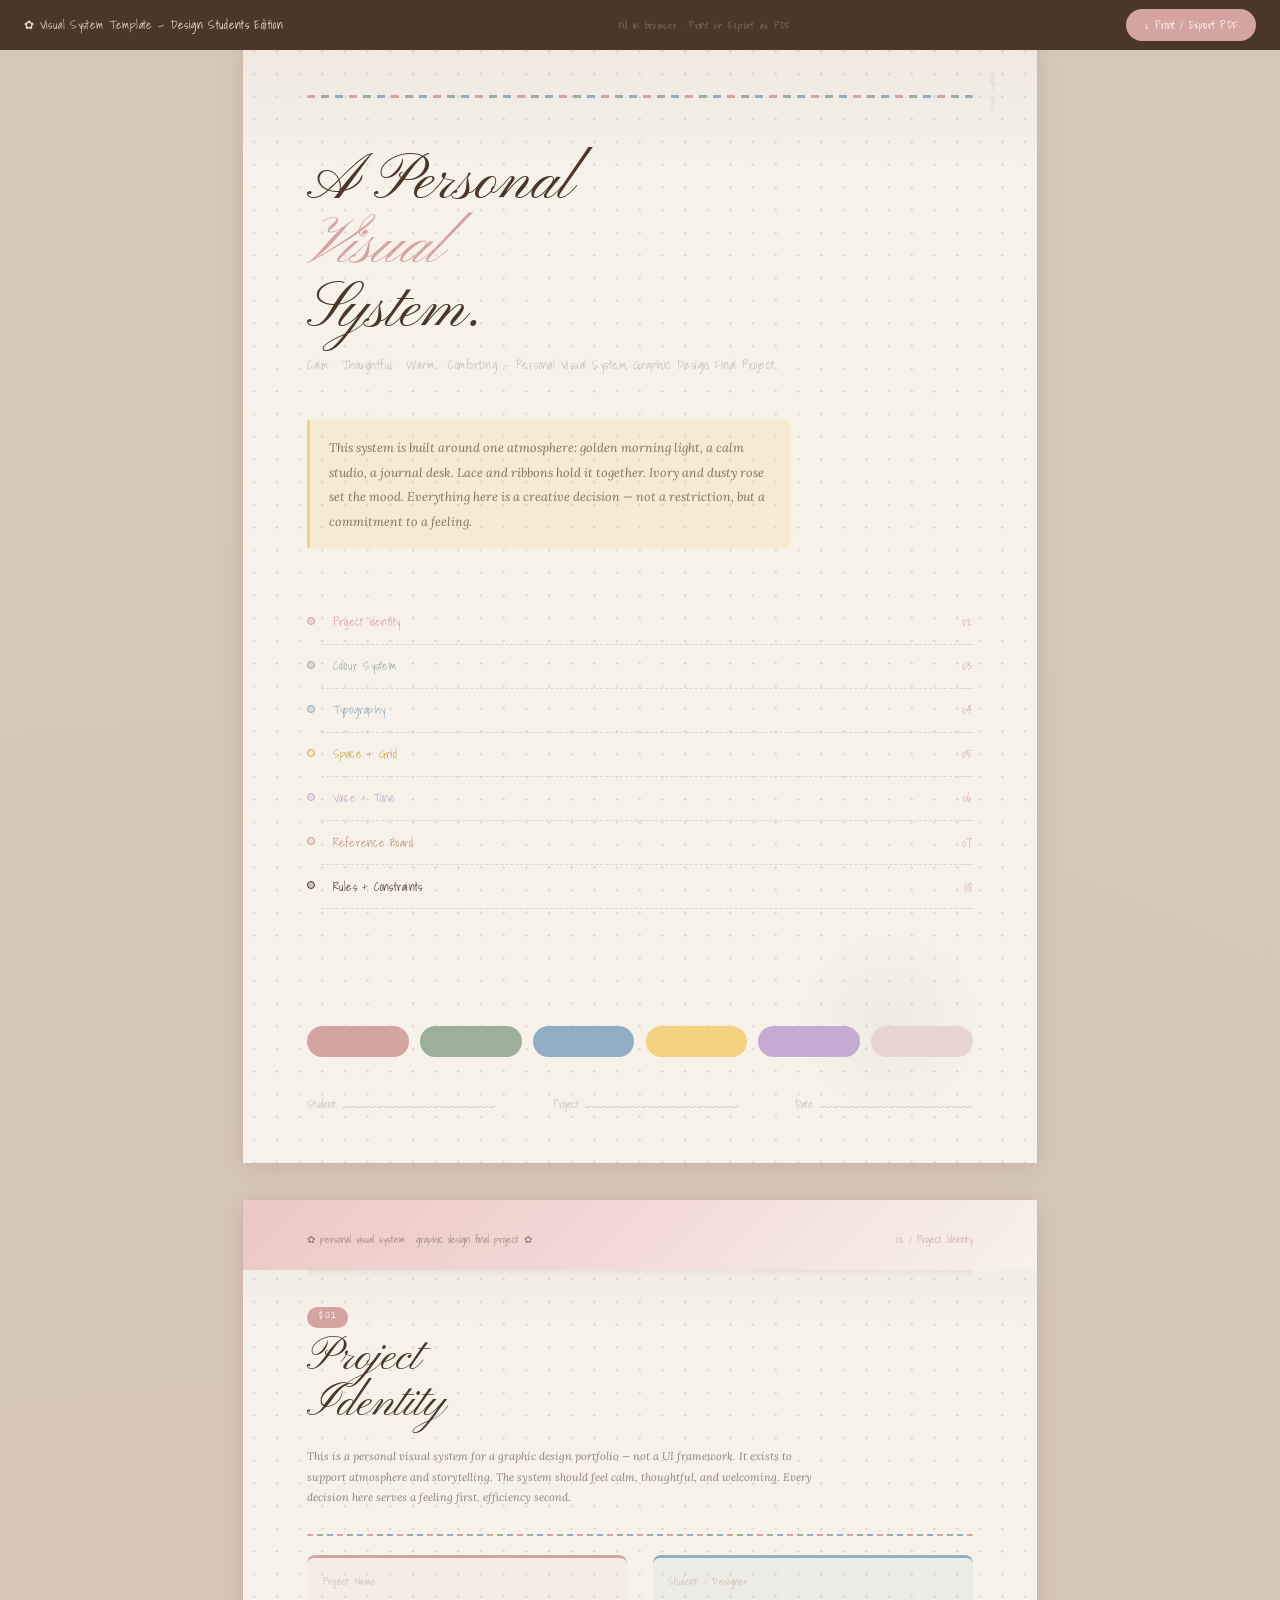
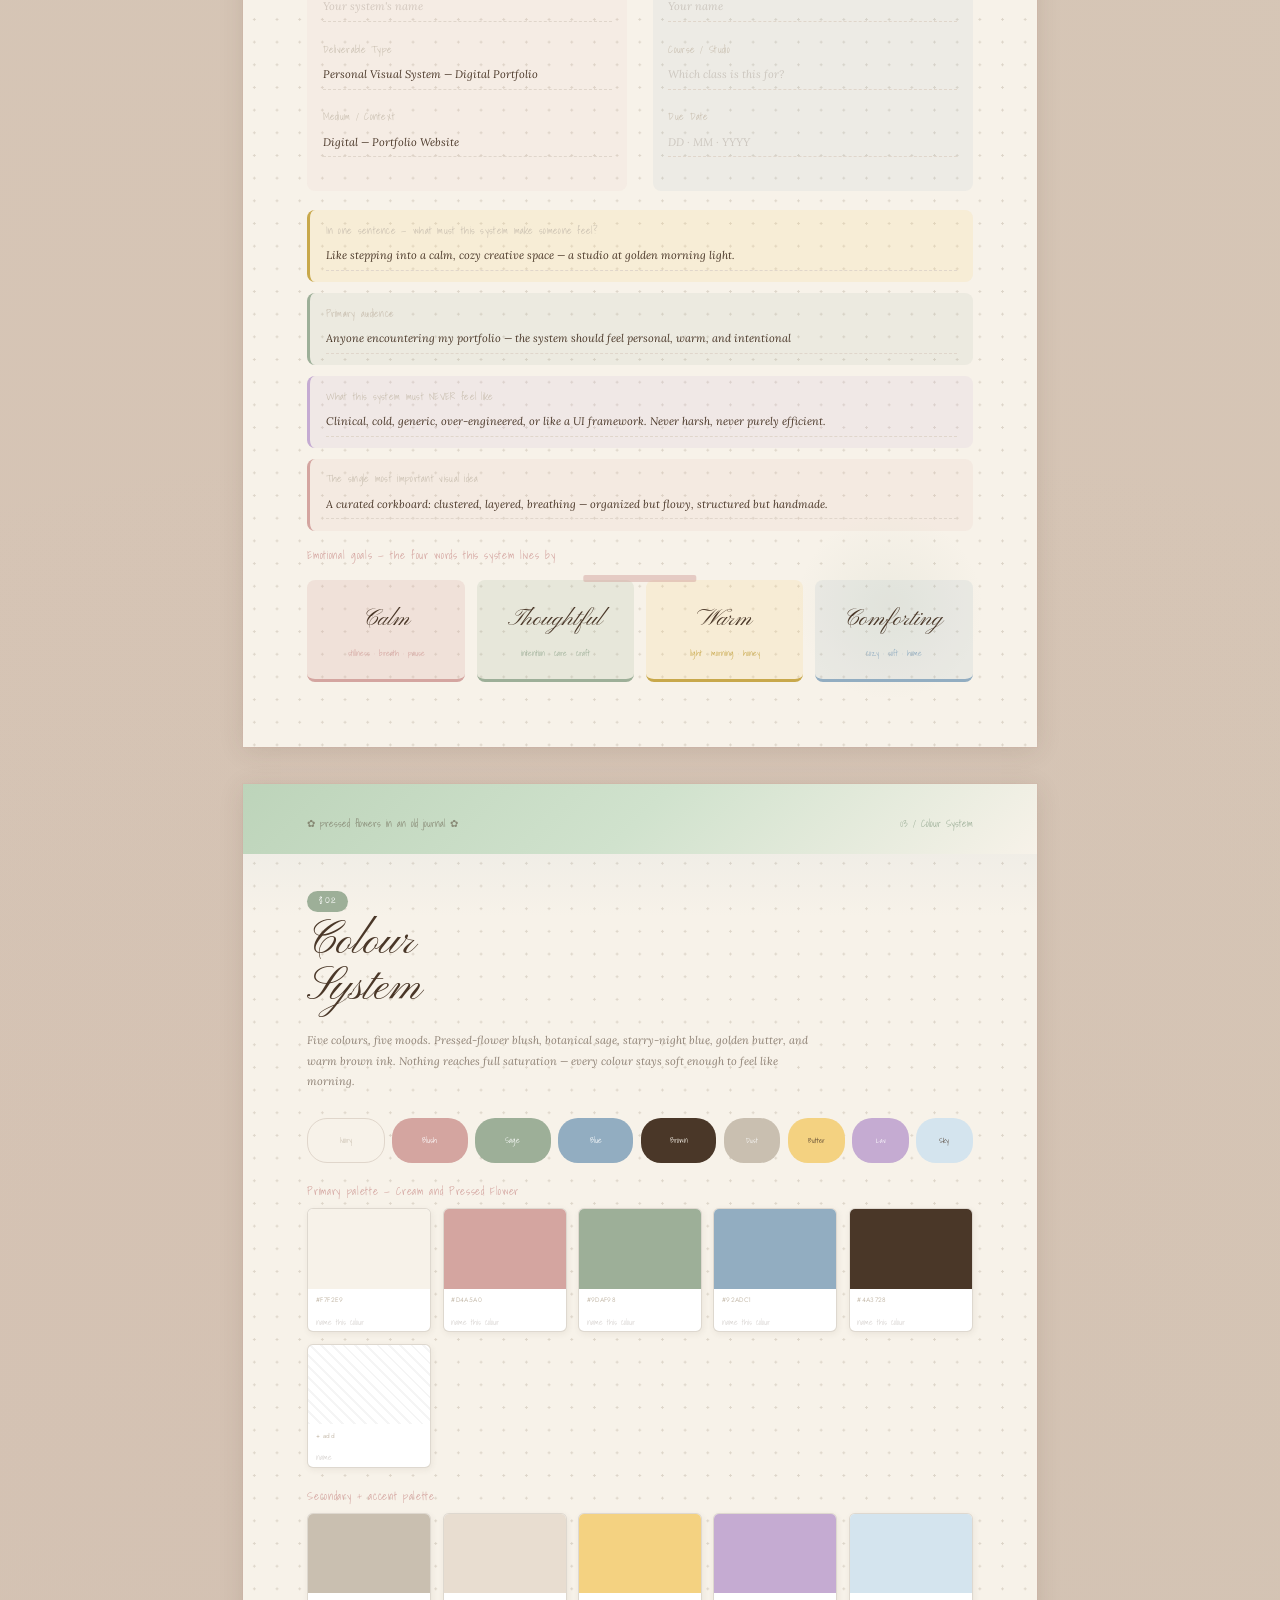
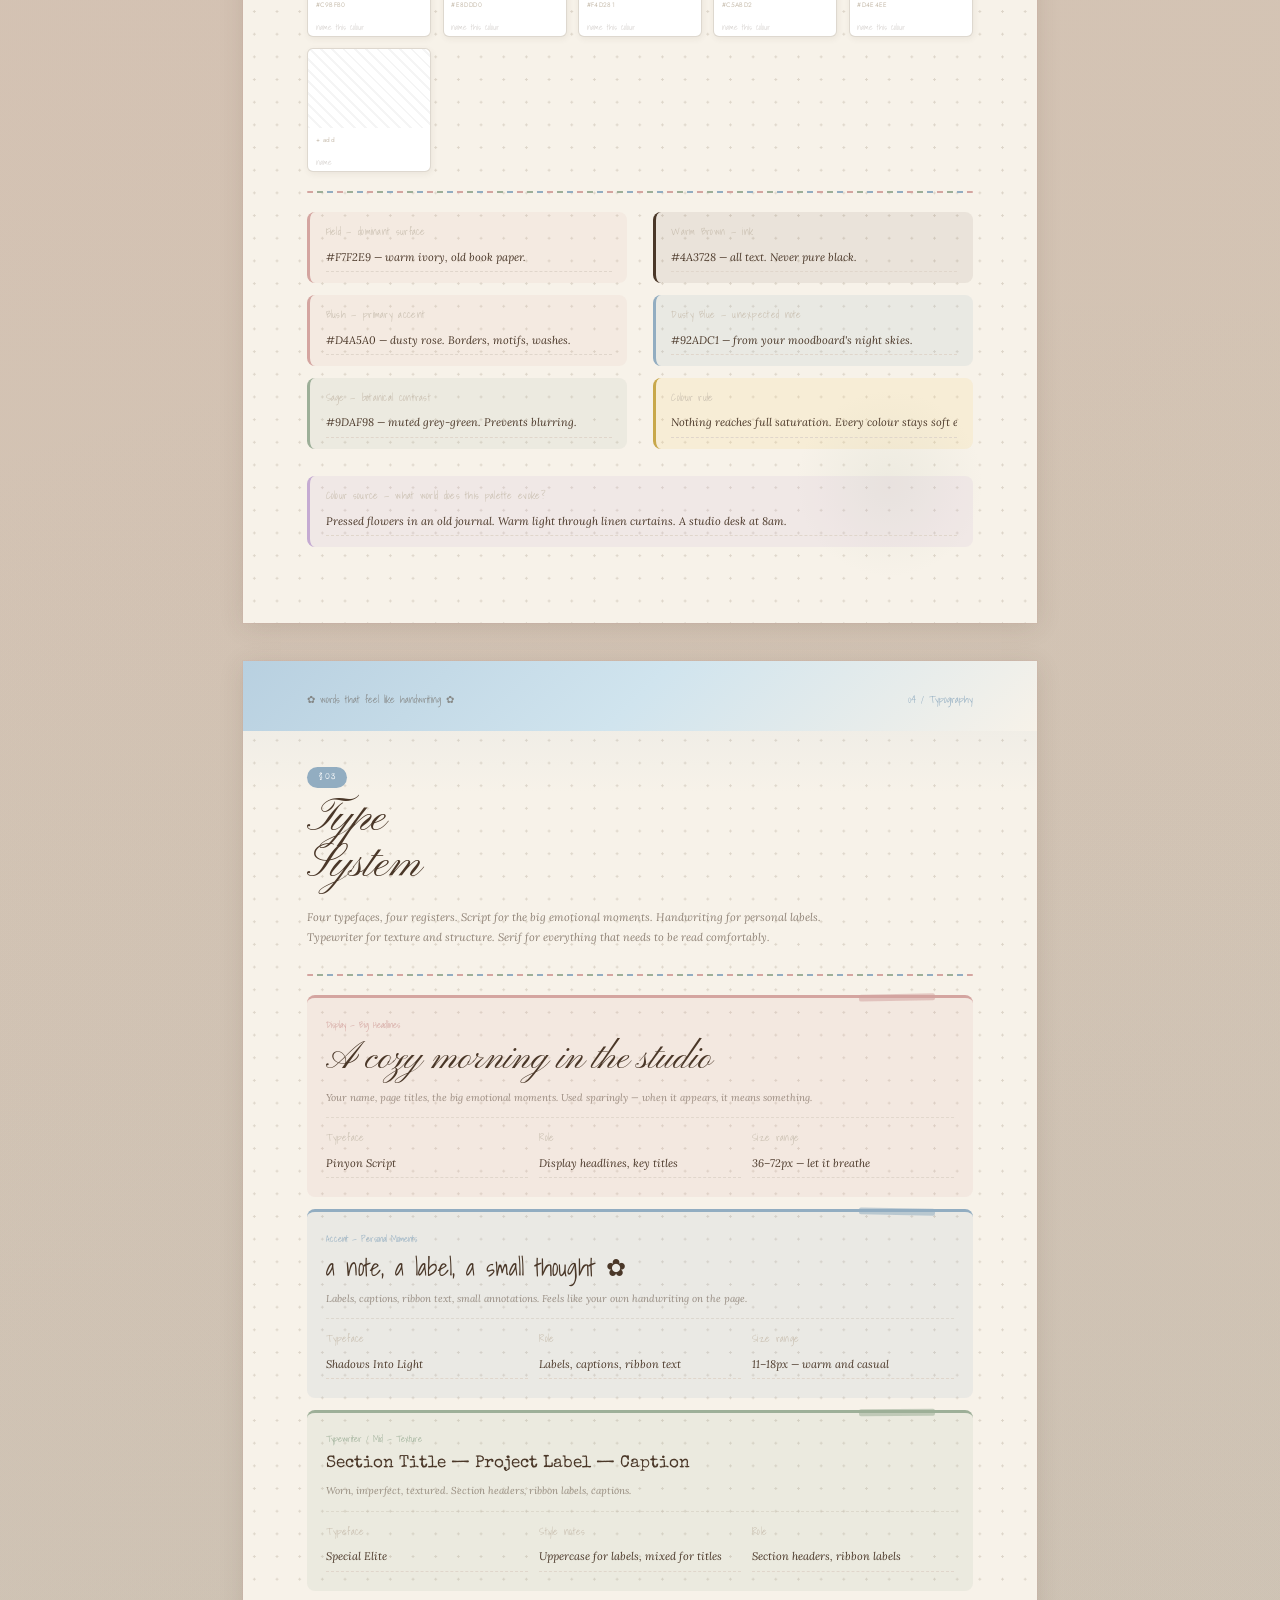
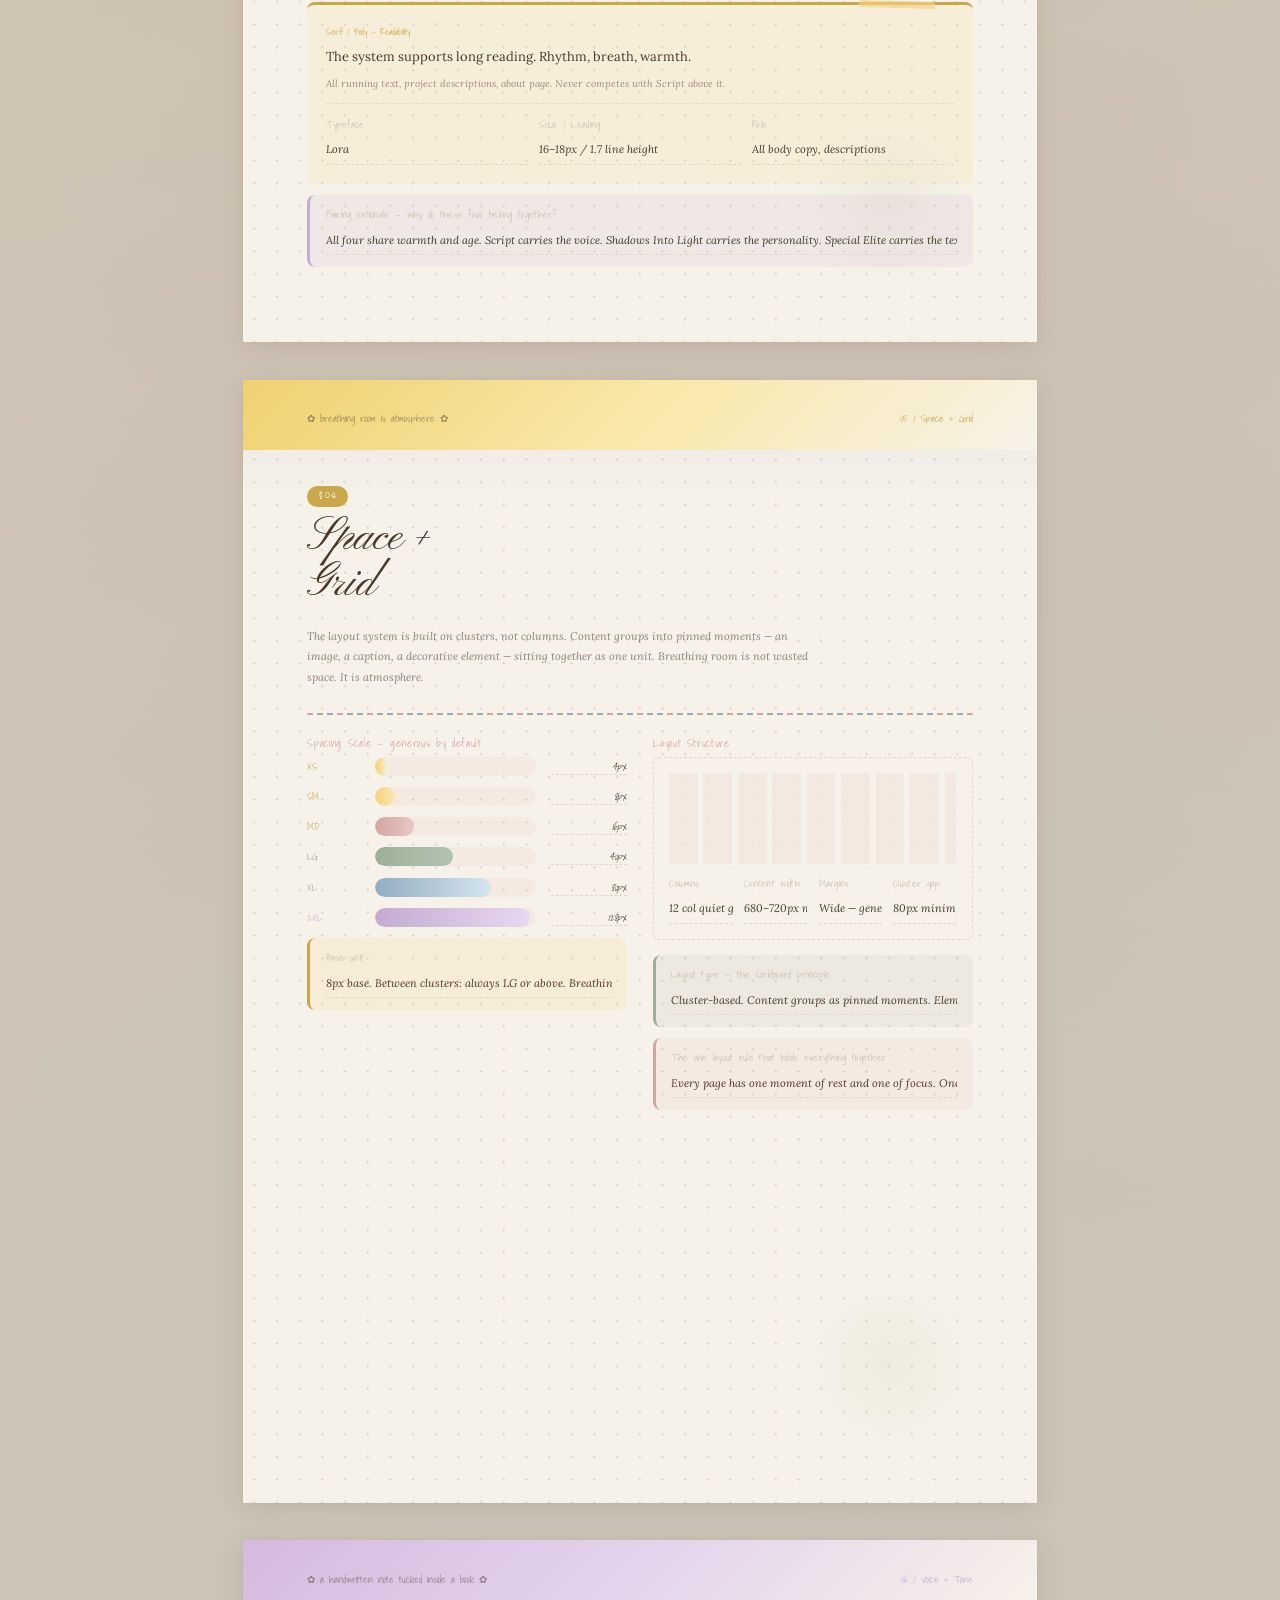
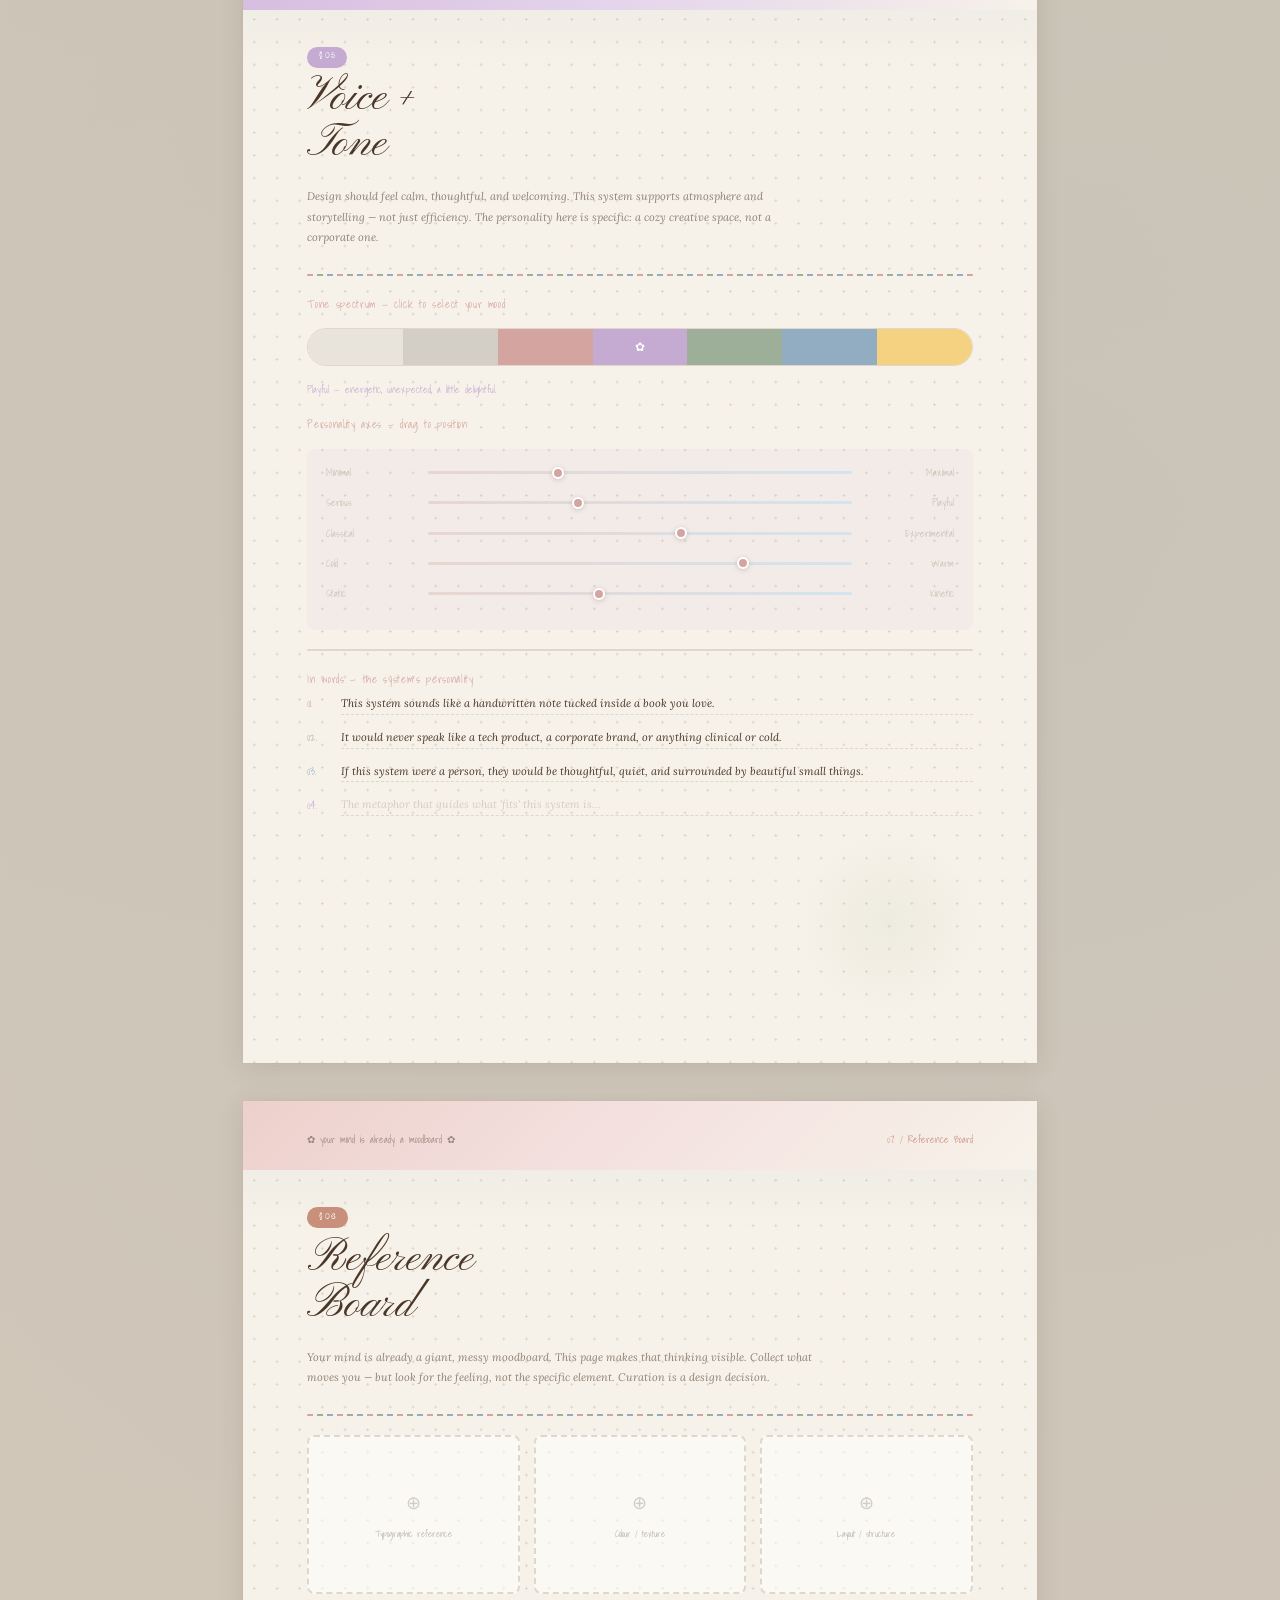
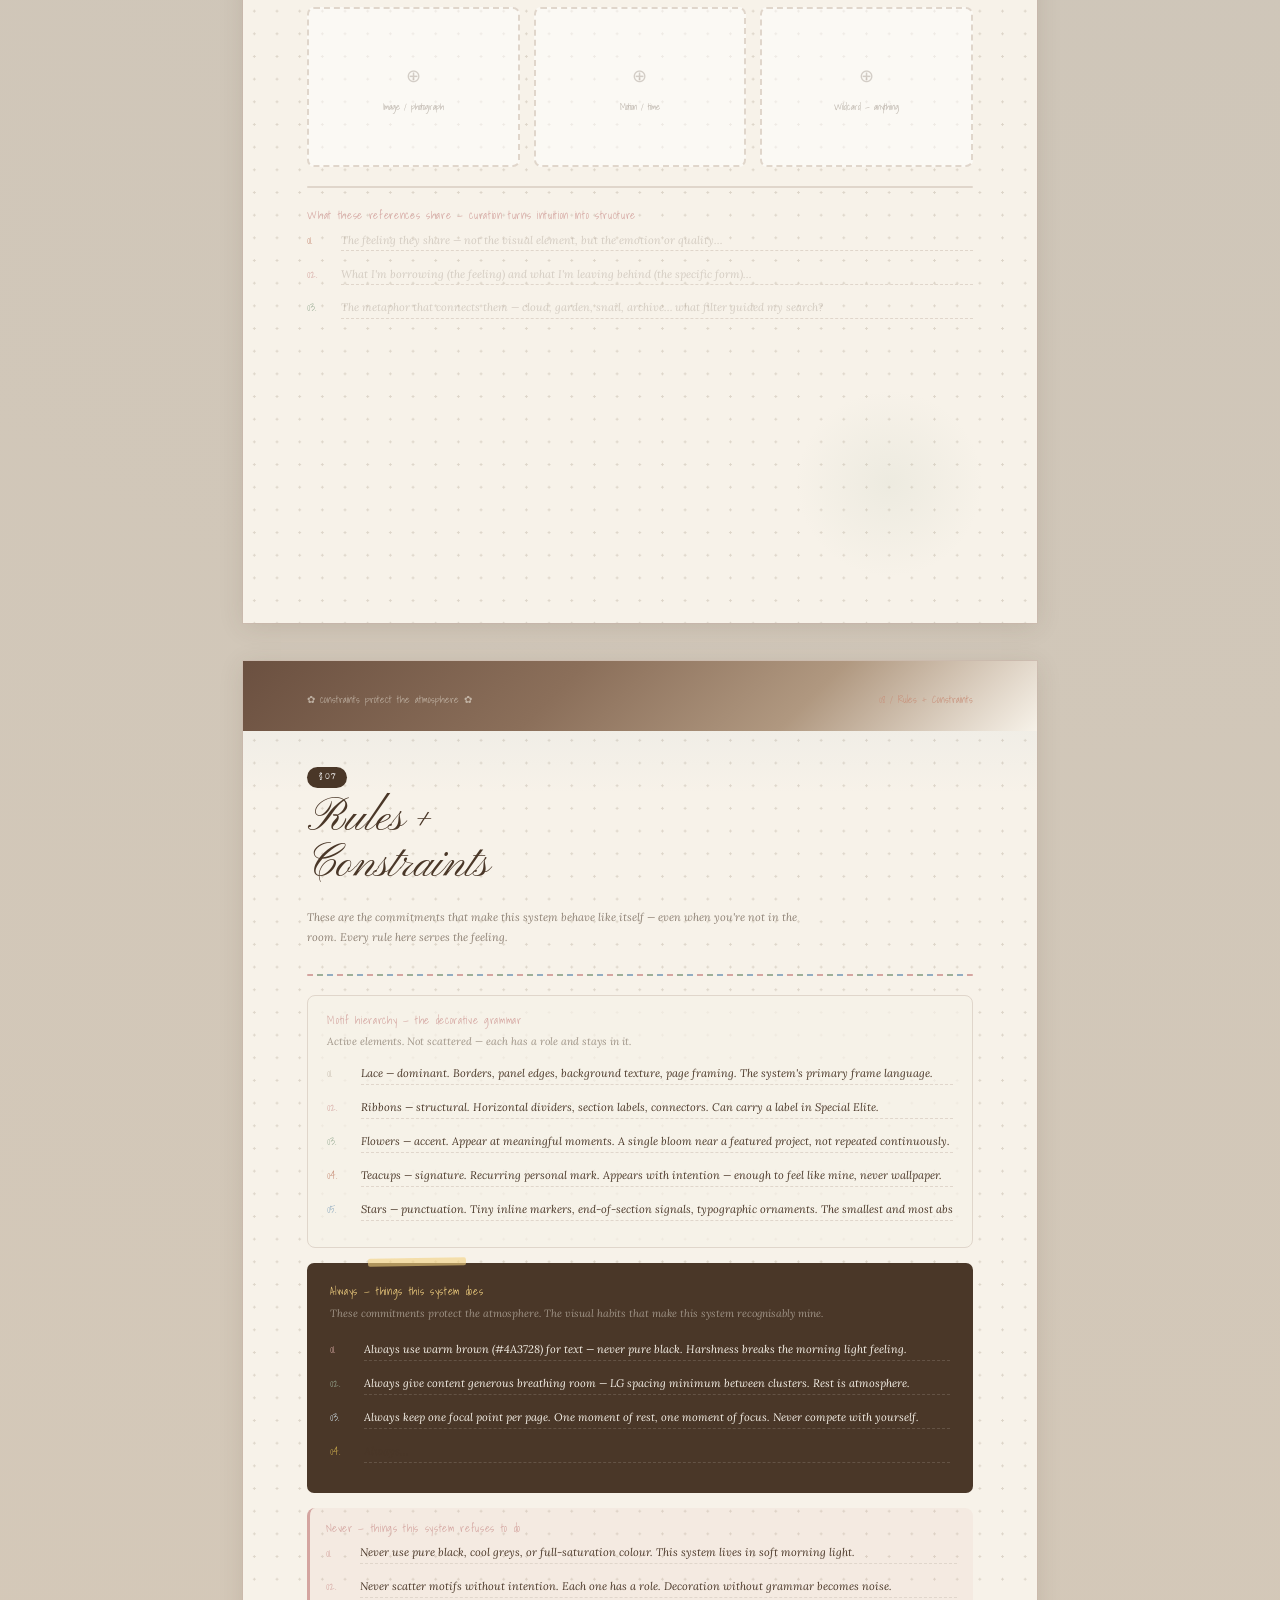
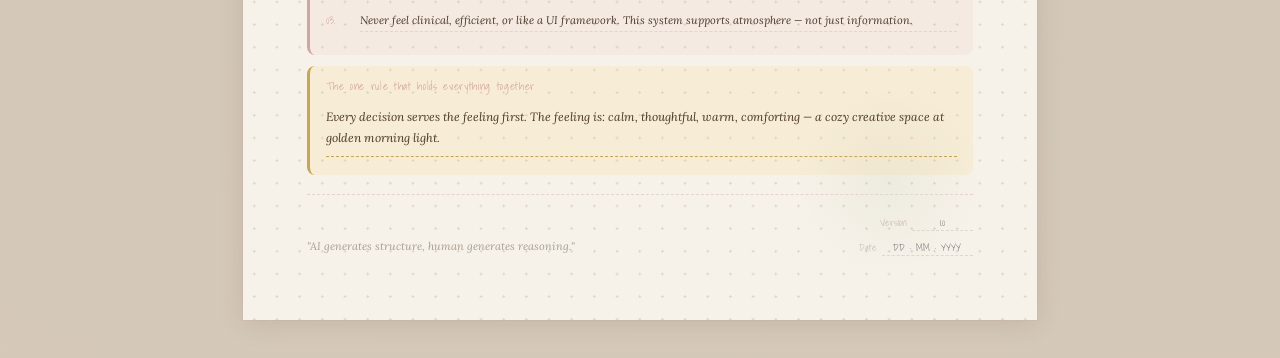
==== Design System/index.html @ 9ca9160b "Add Design System and Final Site projects to portfolio index" ====
<!DOCTYPE html>
<html lang="en">
<head>
  <meta charset="UTF-8" />
  <meta name="viewport" content="width=device-width, initial-scale=1.0" />
  <title>Visual System Template — Design Students</title>

  <link
    href="https://fonts.googleapis.com/css2?family=Pinyon+Script&family=Shadows+Into+Light&family=Special+Elite&family=Lora:ital,wght@0,400;0,500;1,400;1,500&family=Jost:wght@300;400;500&display=swap"
    rel="stylesheet"
  />

  <link rel="stylesheet" href="styles/variables.css" />
  <link rel="stylesheet" href="styles/styles.css" />
</head>
<body>
  <!-- PRINT BAR -->
  <div class="print-bar">
    <span><span class="print-bar-title">✿ Visual System Template</span> — Design Students Edition</span>
    <span class="print-note">Fill in browser · Print or Export as PDF</span>
    <button class="print-btn" onclick="window.print()">↓ Print / Export PDF</button>
  </div>

  <!-- PAGE 1 — COVER -->
  <div class="page">
    <div class="page-corner">Visual System</div>

    <div class="top-rainbow-strip"></div>

    <div class="cover-rule"></div>

    <div class="cover-title">
      A Personal<br />
      <em>Visual</em><br />
      System.
    </div>
    <div class="cover-sub">
      Calm · Thoughtful · Warm · Comforting — Personal Visual System, Graphic Design Final Project
    </div>

    <div class="cover-description">
      This system is built around one atmosphere: golden morning light,
      a calm studio, a journal desk. Lace and ribbons hold it together.
      Ivory and dusty rose set the mood. Everything here is a creative
      decision — not a restriction, but a commitment to a feeling.
    </div>

    <div class="cover-toc">
      <div class="toc-dot toc-dot-blush"></div>
      <div class="toc-entry toc-entry-blush">Project Identity</div>
      <div class="toc-page">02</div>

      <div class="toc-dot toc-dot-sage"></div>
      <div class="toc-entry toc-entry-sage">Colour System</div>
      <div class="toc-page">03</div>

      <div class="toc-dot toc-dot-blue"></div>
      <div class="toc-entry toc-entry-blue">Typography</div>
      <div class="toc-page">04</div>

      <div class="toc-dot toc-dot-butter"></div>
      <div class="toc-entry toc-entry-butter">Space + Grid</div>
      <div class="toc-page">05</div>

      <div class="toc-dot toc-dot-lavender"></div>
      <div class="toc-entry toc-entry-lavender">Voice + Tone</div>
      <div class="toc-page">06</div>

      <div class="toc-dot toc-dot-petal"></div>
      <div class="toc-entry toc-entry-petal">Reference Board</div>
      <div class="toc-page">07</div>

      <div class="toc-dot toc-dot-brown"></div>
      <div class="toc-entry toc-entry-brown">Rules + Constraints</div>
      <div class="toc-page">08</div>
    </div>

    <div class="bottom-palette-strip">
      <div class="palette-pill blush"></div>
      <div class="palette-pill sage"></div>
      <div class="palette-pill blue"></div>
      <div class="palette-pill butter"></div>
      <div class="palette-pill lavender"></div>
      <div class="palette-pill petal"></div>
    </div>

    <div class="cover-footer">
      <span>Student: ______________________</span>
      <span>Project: ______________________</span>
      <span>Date: ______________________</span>
    </div>
  </div>

  <!-- PAGE 2 — PROJECT IDENTITY -->
  <div class="page">
    <div class="page-header page-header-blush">
      <div class="page-header-fade"></div>
      <div class="page-header-inner">
        <span class="page-header-kicker">✿ personal visual system · graphic design final project ✿</span>
        <span class="page-header-page blush-text">02 / Project Identity</span>
      </div>
    </div>

    <div class="section-tag-wrap"><span class="section-tag tag-blush">§ 01</span></div>
    <div class="section-title">Project<br />Identity</div>
    <div class="section-intro">
      This is a personal visual system for a graphic design portfolio —
      not a UI framework. It exists to support atmosphere and storytelling.
      The system should feel calm, thoughtful, and welcoming. Every decision
      here serves a feeling first, efficiency second.
    </div>

    <div class="h-rule heavy"></div>

    <div class="two-col section-gap">
      <div class="tint-box tint-blush top-border-blush">
        <div class="field-group">
          <label class="field-label">Project Name</label>
          <input class="field" type="text" placeholder="Your system's name" />
        </div>
        <div class="field-group">
          <label class="field-label">Deliverable Type</label>
          <input class="field" type="text" value="Personal Visual System — Digital Portfolio" />
        </div>
        <div class="field-group">
          <label class="field-label">Medium / Context</label>
          <input class="field" type="text" value="Digital — Portfolio Website" />
        </div>
      </div>

      <div class="tint-box tint-blue top-border-blue">
        <div class="field-group">
          <label class="field-label">Student / Designer</label>
          <input class="field" type="text" placeholder="Your name" />
        </div>
        <div class="field-group">
          <label class="field-label">Course / Studio</label>
          <input class="field" type="text" placeholder="Which class is this for?" />
        </div>
        <div class="field-group">
          <label class="field-label">Due Date</label>
          <input class="field" type="text" placeholder="DD · MM · YYYY" />
        </div>
      </div>
    </div>

    <div class="callout callout-butter">
      <label class="field-label butter-text">In one sentence — what must this system make someone feel?</label>
      <input class="field" type="text" value="Like stepping into a calm, cozy creative space — a studio at golden morning light." />
    </div>

    <div class="callout callout-sage">
      <label class="field-label sage-text">Primary audience</label>
      <input class="field" type="text" value="Anyone encountering my portfolio — the system should feel personal, warm, and intentional" />
    </div>

    <div class="callout callout-lavender">
      <label class="field-label lavender-text">What this system must NEVER feel like</label>
      <input class="field" type="text" value="Clinical, cold, generic, over-engineered, or like a UI framework. Never harsh, never purely efficient." />
    </div>

    <div class="callout callout-blush">
      <label class="field-label blush-text">The single most important visual idea</label>
      <input class="field" type="text" value="A curated corkboard: clustered, layered, breathing — organized but flowy, structured but handmade." />
    </div>

    <div class="section-label section-space-sm">Emotional goals — the four words this system lives by</div>
    <div class="emotion-grid">
      <div class="emotion-tape"></div>

      <div class="emotion-card emotion-card-blush">
        <div class="emotion-word">Calm</div>
        <div class="emotion-note blush-text">stillness · breath · pause</div>
      </div>

      <div class="emotion-card emotion-card-sage">
        <div class="emotion-word">Thoughtful</div>
        <div class="emotion-note sage-text">intention · care · craft</div>
      </div>

      <div class="emotion-card emotion-card-butter">
        <div class="emotion-word">Warm</div>
        <div class="emotion-note butter-text">light · morning · honey</div>
      </div>

      <div class="emotion-card emotion-card-blue">
        <div class="emotion-word">Comforting</div>
        <div class="emotion-note blue-text">cozy · soft · home</div>
      </div>
    </div>
  </div>

  <!-- PAGE 3 — COLOUR SYSTEM -->
  <div class="page">
    <div class="page-header page-header-sage">
      <div class="page-header-inner">
        <span class="page-header-kicker">✿ pressed flowers in an old journal ✿</span>
        <span class="page-header-page sage-text">03 / Colour System</span>
      </div>
    </div>

    <div class="section-tag-wrap"><span class="section-tag tag-sage">§ 02</span></div>
    <div class="section-title">Colour<br />System</div>
    <div class="section-intro">
      Five colours, five moods. Pressed-flower blush, botanical sage,
      starry-night blue, golden butter, and warm brown ink. Nothing reaches
      full saturation — every colour stays soft enough to feel like morning.
    </div>

    <div class="palette-ribbon">
      <div class="palette-ribbon-pill ivory-pill">Ivory</div>
      <div class="palette-ribbon-pill blush-pill">Blush</div>
      <div class="palette-ribbon-pill sage-pill">Sage</div>
      <div class="palette-ribbon-pill blue-pill">Blue</div>
      <div class="palette-ribbon-pill brown-pill">Brown</div>
      <div class="palette-ribbon-pill dust-pill">Dust</div>
      <div class="palette-ribbon-pill butter-pill">Butter</div>
      <div class="palette-ribbon-pill lavender-pill">Lav</div>
      <div class="palette-ribbon-pill sky-pill">Sky</div>
    </div>

    <div class="section-tag-wrap"><div class="section-label">Primary palette — Cream and Pressed Flower</div></div>
    <div class="color-grid" id="primaryColors"></div>

    <div class="section-tag-wrap"><div class="section-label">Secondary + accent palette</div></div>
    <div class="color-grid" id="secondaryColors"></div>

    <div class="h-rule heavy"></div>

    <div class="two-col section-gap-sm">
      <div>
        <div class="callout callout-blush">
          <label class="field-label blush-text">Field — dominant surface</label>
          <input class="field" type="text" value="#F7F2E9 — warm ivory, old book paper." />
        </div>
        <div class="callout callout-blush">
          <label class="field-label blush-text">Blush — primary accent</label>
          <input class="field" type="text" value="#D4A5A0 — dusty rose. Borders, motifs, washes." />
        </div>
        <div class="callout callout-sage">
          <label class="field-label sage-text">Sage — botanical contrast</label>
          <input class="field" type="text" value="#9DAF98 — muted grey-green. Prevents blurring." />
        </div>
      </div>

      <div>
        <div class="callout callout-brown">
          <label class="field-label brown-text">Warm Brown — ink</label>
          <input class="field" type="text" value="#4A3728 — all text. Never pure black." />
        </div>
        <div class="callout callout-blue">
          <label class="field-label blue-text">Dusty Blue — unexpected note</label>
          <input class="field" type="text" value="#92ADC1 — from your moodboard's night skies." />
        </div>
        <div class="callout callout-butter">
          <label class="field-label butter-text">Colour rule</label>
          <input class="field" type="text" value="Nothing reaches full saturation. Every colour stays soft enough to feel like morning, not noon." />
        </div>
      </div>
    </div>

    <div class="callout callout-lavender">
      <label class="field-label lavender-text">Colour source — what world does this palette evoke?</label>
      <input class="field" type="text" value="Pressed flowers in an old journal. Warm light through linen curtains. A studio desk at 8am." />
    </div>
  </div>

  <!-- PAGE 4 — TYPOGRAPHY -->
  <div class="page">
    <div class="page-header page-header-blue">
      <div class="page-header-inner">
        <span class="page-header-kicker">✿ words that feel like handwriting ✿</span>
        <span class="page-header-page blue-text">04 / Typography</span>
      </div>
    </div>

    <div class="section-tag-wrap"><span class="section-tag tag-blue">§ 03</span></div>
    <div class="section-title">Type<br />System</div>
    <div class="section-intro">
      Four typefaces, four registers. Script for the big emotional moments.
      Handwriting for personal labels. Typewriter for texture and structure.
      Serif for everything that needs to be read comfortably.
    </div>

    <div class="h-rule heavy"></div>

    <div class="type-card type-card-blush">
      <div class="type-tape tape-blush"></div>
      <div class="type-kicker blush-text">Display — Big Headlines</div>
      <div class="type-display script-display">A cozy morning in the studio</div>
      <div class="type-description">
        Your name, page titles, the big emotional moments. Used sparingly — when it appears, it means something.
      </div>
      <div class="type-fields">
        <div><label class="field-label">Typeface</label><input class="field" type="text" value="Pinyon Script" /></div>
        <div><label class="field-label">Role</label><input class="field" type="text" value="Display headlines, key titles" /></div>
        <div><label class="field-label">Size range</label><input class="field" type="text" value="36–72px — let it breathe" /></div>
      </div>
    </div>

    <div class="type-card type-card-blue">
      <div class="type-tape tape-blue"></div>
      <div class="type-kicker blue-text">Accent — Personal Moments</div>
      <div class="type-display hand-display">a note, a label, a small thought ✿</div>
      <div class="type-description">
        Labels, captions, ribbon text, small annotations. Feels like your own handwriting on the page.
      </div>
      <div class="type-fields">
        <div><label class="field-label">Typeface</label><input class="field" type="text" value="Shadows Into Light" /></div>
        <div><label class="field-label">Role</label><input class="field" type="text" value="Labels, captions, ribbon text" /></div>
        <div><label class="field-label">Size range</label><input class="field" type="text" value="11–18px — warm and casual" /></div>
      </div>
    </div>

    <div class="type-card type-card-sage">
      <div class="type-tape tape-sage"></div>
      <div class="type-kicker sage-text">Typewriter / Mid — Texture</div>
      <div class="type-display typewriter-display">Section Title — Project Label — Caption</div>
      <div class="type-description">
        Worn, imperfect, textured. Section headers, ribbon labels, captions.
      </div>
      <div class="type-fields">
        <div><label class="field-label">Typeface</label><input class="field" type="text" value="Special Elite" /></div>
        <div><label class="field-label">Style notes</label><input class="field" type="text" value="Uppercase for labels, mixed for titles" /></div>
        <div><label class="field-label">Role</label><input class="field" type="text" value="Section headers, ribbon labels" /></div>
      </div>
    </div>

    <div class="type-card type-card-butter">
      <div class="type-tape tape-butter"></div>
      <div class="type-kicker butter-text">Serif / Body — Readability</div>
      <div class="type-display body-display">The system supports long reading. Rhythm, breath, warmth.</div>
      <div class="type-description">
        All running text, project descriptions, about page. Never competes with Script above it.
      </div>
      <div class="type-fields">
        <div><label class="field-label">Typeface</label><input class="field" type="text" value="Lora" /></div>
        <div><label class="field-label">Size / Leading</label><input class="field" type="text" value="16–18px / 1.7 line height" /></div>
        <div><label class="field-label">Role</label><input class="field" type="text" value="All body copy, descriptions" /></div>
      </div>
    </div>

    <div class="callout callout-lavender">
      <label class="field-label lavender-text">Pairing rationale — why do these four belong together?</label>
      <input class="field" type="text" value="All four share warmth and age. Script carries the voice. Shadows Into Light carries the personality. Special Elite carries the texture. Lora carries the story." />
    </div>
  </div>

  <!-- PAGE 5 — SPACE + GRID -->
  <div class="page">
    <div class="page-header page-header-butter">
      <div class="page-header-inner">
        <span class="page-header-kicker">✿ breathing room is atmosphere ✿</span>
        <span class="page-header-page butter-text">05 / Space + Grid</span>
      </div>
    </div>

    <div class="section-tag-wrap"><span class="section-tag tag-butter">§ 04</span></div>
    <div class="section-title">Space +<br />Grid</div>
    <div class="section-intro">
      The layout system is built on clusters, not columns. Content groups
      into pinned moments — an image, a caption, a decorative element —
      sitting together as one unit. Breathing room is not wasted space. It is atmosphere.
    </div>

    <div class="h-rule heavy"></div>

    <div class="two-col section-gap-sm">
      <div>
        <div class="section-label butter-text">Spacing Scale — generous by default</div>

        <div class="spacing-row">
          <span class="spacing-label butter-text">XS</span>
          <div class="spacing-bar-wrap"><div class="spacing-bar spacing-xs"></div></div>
          <input class="spacing-input" type="text" value="4px" />
        </div>

        <div class="spacing-row">
          <span class="spacing-label butter-text">SM</span>
          <div class="spacing-bar-wrap"><div class="spacing-bar spacing-sm"></div></div>
          <input class="spacing-input" type="text" value="8px" />
        </div>

        <div class="spacing-row">
          <span class="spacing-label butter-text">MD</span>
          <div class="spacing-bar-wrap"><div class="spacing-bar spacing-md"></div></div>
          <input class="spacing-input" type="text" value="16px" />
        </div>

        <div class="spacing-row">
          <span class="spacing-label sage-text">LG</span>
          <div class="spacing-bar-wrap"><div class="spacing-bar spacing-lg"></div></div>
          <input class="spacing-input" type="text" value="40px" />
        </div>

        <div class="spacing-row">
          <span class="spacing-label blue-text">XL</span>
          <div class="spacing-bar-wrap"><div class="spacing-bar spacing-xl"></div></div>
          <input class="spacing-input" type="text" value="80px" />
        </div>

        <div class="spacing-row">
          <span class="spacing-label lavender-text">2XL</span>
          <div class="spacing-bar-wrap"><div class="spacing-bar spacing-2xl"></div></div>
          <input class="spacing-input" type="text" value="128px" />
        </div>

        <div class="callout callout-butter">
          <label class="field-label butter-text">Base unit</label>
          <input class="field" type="text" value="8px base. Between clusters: always LG or above. Breathing room is atmosphere." />
        </div>
      </div>

      <div>
        <div class="section-label sage-text">Layout Structure</div>
        <div class="grid-diagram">
          <div class="grid-preview" id="gridPreview"></div>
          <div class="grid-fields">
            <div><label class="field-label">Columns</label><input class="field" type="text" value="12 col quiet grid" /></div>
            <div><label class="field-label">Content width</label><input class="field" type="text" value="680–720px max" /></div>
            <div><label class="field-label">Margins</label><input class="field" type="text" value="Wide — generous field" /></div>
            <div><label class="field-label">Cluster gap</label><input class="field" type="text" value="80px minimum" /></div>
          </div>
        </div>

        <div class="callout callout-sage">
          <label class="field-label sage-text">Layout type — the corkboard principle</label>
          <input class="field" type="text" value="Cluster-based. Content groups as pinned moments. Elements mostly align to grid but can drift slightly for warmth." />
        </div>

        <div class="callout callout-blush">
          <label class="field-label blush-text">The one layout rule that holds everything together</label>
          <input class="field" type="text" value="Every page has one moment of rest and one of focus. One quiet, one present. Never more than one focal point per page." />
        </div>
      </div>
    </div>
  </div>

  <!-- PAGE 6 — VOICE + TONE -->
  <div class="page">
    <div class="page-header page-header-lavender">
      <div class="page-header-inner">
        <span class="page-header-kicker">✿ a handwritten note tucked inside a book ✿</span>
        <span class="page-header-page lavender-text">06 / Voice + Tone</span>
      </div>
    </div>

    <div class="section-tag-wrap"><span class="section-tag tag-lavender">§ 05</span></div>
    <div class="section-title">Voice +<br />Tone</div>
    <div class="section-intro">
      Design should feel calm, thoughtful, and welcoming. This system
      supports atmosphere and storytelling — not just efficiency. The
      personality here is specific: a cozy creative space, not a corporate one.
    </div>

    <div class="h-rule heavy"></div>

    <div class="section-space-sm">
      <div class="section-label">Tone spectrum — click to select your mood</div>
    </div>

    <div class="tone-band" id="toneBand">
      <div class="tone-cell" data-label="Clinical" style="background:#e8e4dc"></div>
      <div class="tone-cell" data-label="Refined" style="background:#d4cfc6"></div>
      <div class="tone-cell" data-label="Warm" style="background:#D4A5A0"></div>
      <div class="tone-cell selected" data-label="Playful" style="background:#C5ABD2"></div>
      <div class="tone-cell" data-label="Botanical" style="background:#9DAF98"></div>
      <div class="tone-cell" data-label="Dreamy" style="background:#92ADC1"></div>
      <div class="tone-cell" data-label="Cozy" style="background:#F4D281"></div>
    </div>

    <div id="toneLabel" class="tone-label">
      Playful — energetic, unexpected, a little delightful.
    </div>

    <div class="section-label section-space-sm">Personality axes — drag to position</div>

    <div class="slider-panel">
      <div class="voice-row">
        <div class="voice-pole">Minimal</div>
        <input class="voice-slider" type="range" min="0" max="100" value="30" />
        <div class="voice-pole right">Maximal</div>
      </div>

      <div class="voice-row">
        <div class="voice-pole">Serious</div>
        <input class="voice-slider" type="range" min="0" max="100" value="35" />
        <div class="voice-pole right">Playful</div>
      </div>

      <div class="voice-row">
        <div class="voice-pole">Classical</div>
        <input class="voice-slider" type="range" min="0" max="100" value="60" />
        <div class="voice-pole right">Experimental</div>
      </div>

      <div class="voice-row">
        <div class="voice-pole">Cold</div>
        <input class="voice-slider" type="range" min="0" max="100" value="75" />
        <div class="voice-pole right">Warm</div>
      </div>

      <div class="voice-row">
        <div class="voice-pole">Static</div>
        <input class="voice-slider" type="range" min="0" max="100" value="40" />
        <div class="voice-pole right">Kinetic</div>
      </div>
    </div>

    <div class="h-rule"></div>

    <div class="section-space-sm">
      <div class="section-label">In words — the system's personality</div>

      <div class="numbered-note">
        <span class="note-num blush-text">01.</span>
        <input class="note-field" type="text" value="This system sounds like a handwritten note tucked inside a book you love." />
      </div>

      <div class="numbered-note">
        <span class="note-num sage-text">02.</span>
        <input class="note-field" type="text" value="It would never speak like a tech product, a corporate brand, or anything clinical or cold." />
      </div>

      <div class="numbered-note">
        <span class="note-num blue-text">03.</span>
        <input class="note-field" type="text" value="If this system were a person, they would be thoughtful, quiet, and surrounded by beautiful small things." />
      </div>

      <div class="numbered-note">
        <span class="note-num lavender-text">04.</span>
        <input class="note-field" type="text" placeholder="The metaphor that guides what 'fits' this system is…" />
      </div>
    </div>
  </div>

  <!-- PAGE 7 — REFERENCE BOARD -->
  <div class="page">
    <div class="page-header page-header-petal">
      <div class="page-header-inner">
        <span class="page-header-kicker">✿ your mind is already a moodboard ✿</span>
        <span class="page-header-page petal-text">07 / Reference Board</span>
      </div>
    </div>

    <div class="section-tag-wrap"><span class="section-tag tag-petal">§ 06</span></div>
    <div class="section-title">Reference<br />Board</div>
    <div class="section-intro">
      Your mind is already a giant, messy moodboard. This page makes that
      thinking visible. Collect what moves you — but look for the feeling,
      not the specific element. Curation is a design decision.
    </div>

    <div class="h-rule heavy"></div>

    <div class="ref-grid section-gap-sm" id="refGrid"></div>

    <div class="h-rule"></div>

    <div class="section-space-sm">
      <div class="section-label">What these references share — curation turns intuition into structure</div>

      <div class="numbered-note">
        <span class="note-num petal-text">01.</span>
        <input class="note-field" type="text" placeholder="The feeling they share — not the visual element, but the emotion or quality…" />
      </div>

      <div class="numbered-note">
        <span class="note-num blush-text">02.</span>
        <input class="note-field" type="text" placeholder="What I'm borrowing (the feeling) and what I'm leaving behind (the specific form)…" />
      </div>

      <div class="numbered-note">
        <span class="note-num sage-text">03.</span>
        <input class="note-field" type="text" placeholder="The metaphor that connects them — cloud, garden, snail, archive… what filter guided my search?" />
      </div>
    </div>
  </div>

  <!-- PAGE 8 — RULES + CONSTRAINTS -->
  <div class="page">
    <div class="page-header page-header-brown">
      <div class="page-header-inner">
        <span class="page-header-kicker light-kicker">✿ constraints protect the atmosphere ✿</span>
        <span class="page-header-page petal-text">08 / Rules + Constraints</span>
      </div>
    </div>

    <div class="section-tag-wrap"><span class="section-tag tag-brown">§ 07</span></div>
    <div class="section-title">Rules +<br />Constraints</div>
    <div class="section-intro">
      These are the commitments that make this system behave like itself —
      even when you're not in the room. Every rule here serves the feeling.
    </div>

    <div class="h-rule heavy"></div>

    <div class="motif-panel section-gap-sm">
      <div class="section-label">Motif hierarchy — the decorative grammar</div>
      <div class="motif-intro">
        Active elements. Not scattered — each has a role and stays in it.
      </div>

      <div class="numbered-note"><span class="note-num dust-text">01.</span><input class="note-field" type="text" value="Lace — dominant. Borders, panel edges, background texture, page framing. The system's primary frame language." /></div>
      <div class="numbered-note"><span class="note-num blush-text">02.</span><input class="note-field" type="text" value="Ribbons — structural. Horizontal dividers, section labels, connectors. Can carry a label in Special Elite." /></div>
      <div class="numbered-note"><span class="note-num sage-text">03.</span><input class="note-field" type="text" value="Flowers — accent. Appear at meaningful moments. A single bloom near a featured project, not repeated continuously." /></div>
      <div class="numbered-note"><span class="note-num petal-text">04.</span><input class="note-field" type="text" value="Teacups — signature. Recurring personal mark. Appears with intention — enough to feel like mine, never wallpaper." /></div>
      <div class="numbered-note"><span class="note-num blue-text">05.</span><input class="note-field" type="text" value="Stars — punctuation. Tiny inline markers, end-of-section signals, typographic ornaments. The smallest and most abstract." /></div>
    </div>

    <div class="constraint-block">
      <div class="section-label constraint-title">Always — things this system does</div>
      <div class="constraint-text">
        These commitments protect the atmosphere. The visual habits that make this system recognisably mine.
      </div>
      <div class="numbered-note"><span class="note-num blush-text">01.</span><input class="note-field constraint-field" type="text" value="Always use warm brown (#4A3728) for text — never pure black. Harshness breaks the morning light feeling." /></div>
      <div class="numbered-note"><span class="note-num sage-text">02.</span><input class="note-field constraint-field" type="text" value="Always give content generous breathing room — LG spacing minimum between clusters. Rest is atmosphere." /></div>
      <div class="numbered-note"><span class="note-num sky-text">03.</span><input class="note-field constraint-field" type="text" value="Always keep one focal point per page. One moment of rest, one moment of focus. Never compete with yourself." /></div>
      <div class="numbered-note"><span class="note-num butter-text">04.</span><input class="note-field constraint-field" type="text" placeholder="Always…" /></div>
    </div>

    <div class="callout callout-blush">
      <div class="section-label blush-text">Never — things this system refuses to do</div>
      <div class="numbered-note"><span class="note-num blush-text">01.</span><input class="note-field" type="text" value="Never use pure black, cool greys, or full-saturation colour. This system lives in soft morning light." /></div>
      <div class="numbered-note"><span class="note-num blush-text">02.</span><input class="note-field" type="text" value="Never scatter motifs without intention. Each one has a role. Decoration without grammar becomes noise." /></div>
      <div class="numbered-note"><span class="note-num blush-text">03.</span><input class="note-field" type="text" value="Never feel clinical, efficient, or like a UI framework. This system supports atmosphere — not just information." /></div>
    </div>

    <div class="callout callout-butter">
      <div class="section-label butter-text">The one rule that holds everything together</div>
      <textarea class="field textarea-field">Every decision serves the feeling first. The feeling is: calm, thoughtful, warm, comforting — a cozy creative space at golden morning light.</textarea>
    </div>

    <div class="footer-meta">
      <div class="footer-quote">
        "AI generates structure, human generates reasoning."
      </div>
      <div class="footer-version">
        Version <input type="text" class="inline-footer-input" placeholder="1.0" /><br />
        <span class="footer-date-row">Date <input type="text" class="inline-footer-input date-input" placeholder="DD · MM · YYYY" /></span>
      </div>
    </div>
  </div>

  <script src="scripts/main.js"></script>
</body>
</html>
---- Design System/styles/variables.css ----
:root {
  --ivory: #F7F2E9;
  --blush: #D4A5A0;
  --sage: #9DAF98;
  --blue: #92ADC1;
  --brown: #4A3728;
  --dust: #C9BFB0;
  --petal: #E8D5D0;
  --moss: #B5C4B1;
  --sky: #D4E4EE;
  --cream: #EDE8DC;
  --lavender: #C5ABD2;
  --butter: #F4D281;
  --rule: #E0D6CB;
  --ghost: rgba(212, 165, 160, 0.12);

  --script: 'Pinyon Script', cursive;
  --hand: 'Shadows Into Light', cursive;
  --type: 'Special Elite', monospace;
  --body: 'Lora', Georgia, serif;
  --ui: 'Jost', sans-serif;

  --page-width: 210mm;
  --page-height: 297mm;
  --page-pad-top: 15mm;
  --page-pad-x: 17mm;
  --page-pad-bottom: 17mm;

  --radius-sm: 4px;
  --radius-md: 6px;
  --radius-lg: 8px;
  --radius-xl: 20px;

  --shadow-soft: 1px 2px 8px rgba(74, 55, 40, 0.08);
  --shadow-card: 0 4px 24px rgba(74, 55, 40, 0.12);
}
---- Design System/styles/styles.css ----
* {
  box-sizing: border-box;
  margin: 0;
  padding: 0;
}

body {
  background-color: #D6C9B8;
  background-image:
    radial-gradient(circle at 20% 30%, rgba(212,165,160,0.18) 0%, transparent 50%),
    radial-gradient(circle at 80% 70%, rgba(146,173,193,0.15) 0%, transparent 50%),
    radial-gradient(circle at 50% 50%, rgba(157,175,152,0.10) 0%, transparent 60%);
  color: var(--brown);
  font-family: var(--body);
  font-size: 15px;
  line-height: 1.7;
  print-color-adjust: exact;
  -webkit-print-color-adjust: exact;
  padding-top: 40px;
}

.page {
  width: var(--page-width);
  min-height: var(--page-height);
  margin: 0 auto 10mm;
  padding: var(--page-pad-top) var(--page-pad-x) var(--page-pad-bottom);
  position: relative;
  overflow: hidden;
  page-break-after: always;
  background-color: var(--ivory);
  background-image: radial-gradient(circle, rgba(201,191,176,0.55) 1px, transparent 1px);
  background-size: 6mm 6mm;
  box-shadow: var(--shadow-card), 0 0 0 1px rgba(212,165,160,0.18);
}

.page::before {
  content: '';
  position: absolute;
  top: 0;
  left: 0;
  right: 0;
  height: 35mm;
  background: linear-gradient(
    180deg,
    rgba(212,165,160,0.14) 0%,
    rgba(146,173,193,0.07) 50%,
    transparent 100%
  );
  pointer-events: none;
  z-index: 0;
}

.page::after {
  content: '';
  position: absolute;
  bottom: 12mm;
  right: 14mm;
  width: 50mm;
  height: 50mm;
  background: radial-gradient(circle, rgba(157,175,152,0.11) 0%, transparent 70%);
  pointer-events: none;
  z-index: 0;
}

.page > * {
  position: relative;
  z-index: 1;
}

.page-corner {
  position: absolute;
  top: 8mm;
  right: 10mm;
  font-family: var(--hand);
  font-size: 9px;
  color: var(--rule);
  writing-mode: vertical-rl;
  text-orientation: mixed;
  transform: rotate(180deg);
}

/* PRINT BAR */
.print-bar {
  position: fixed;
  top: 0;
  left: 0;
  right: 0;
  background: var(--brown);
  color: var(--ivory);
  padding: 9px 24px;
  display: flex;
  align-items: center;
  justify-content: space-between;
  font-family: var(--hand);
  font-size: 12px;
  letter-spacing: 0.03em;
  z-index: 1000;
}

.print-bar-title {
  color: var(--petal);
}

.print-note {
  color: rgba(237,232,220,0.35);
  font-size: 10px;
}

.print-btn {
  background: var(--blush);
  color: white;
  border: none;
  padding: 7px 18px;
  font-family: var(--hand);
  font-size: 11px;
  cursor: pointer;
  border-radius: 20px;
  transition: opacity 0.15s;
  letter-spacing: 0.02em;
}

.print-btn:hover {
  opacity: 0.85;
}

/* TEXT HELPERS */
.blush-text { color: var(--blush); }
.sage-text { color: var(--sage); }
.blue-text { color: var(--blue); }
.butter-text { color: #C8A84B; }
.lavender-text { color: var(--lavender); }
.petal-text { color: #C8907A; }
.brown-text { color: var(--brown); }
.dust-text { color: var(--dust); }
.sky-text { color: var(--sky); }

/* HEADER BANDS */
.page-header {
  margin: -15mm -17mm 8mm -17mm;
  padding: 8mm 17mm 6mm;
  position: relative;
}

.page-header-inner {
  display: flex;
  justify-content: space-between;
  align-items: center;
}

.page-header-kicker,
.page-header-page {
  font-family: var(--hand);
  font-size: 10px;
}

.page-header-kicker {
  color: rgba(74,55,40,0.5);
}

.light-kicker {
  color: rgba(237,232,220,0.6);
}

.page-header-blush {
  background: linear-gradient(135deg, #EAC8C3 0%, #F2DAD7 50%, #F7F2E9 100%);
}

.page-header-sage {
  background: linear-gradient(135deg, #BDD4BA 0%, #D0E2CD 50%, #F7F2E9 100%);
}

.page-header-blue {
  background: linear-gradient(135deg, #B8D0E0 0%, #D0E4EE 50%, #F7F2E9 100%);
}

.page-header-butter {
  background: linear-gradient(135deg, #F0D070 0%, #F8E8A8 50%, #F7F2E9 100%);
}

.page-header-lavender {
  background: linear-gradient(135deg, #D4BADE 0%, #E4D4EC 50%, #F7F2E9 100%);
}

.page-header-petal {
  background: linear-gradient(135deg, #EDD0CC 0%, #F4E2E0 50%, #F7F2E9 100%);
}

.page-header-brown {
  background: linear-gradient(135deg, #6B5040 0%, #8B6F5A 40%, #B09880 70%, #F7F2E9 100%);
}

.page-header-fade {
  position: absolute;
  bottom: -8px;
  left: 17mm;
  right: 17mm;
  height: 8px;
  background: linear-gradient(180deg, rgba(212,165,160,0.18), transparent);
}

/* COVER */
.top-rainbow-strip {
  margin: -15mm -17mm 12mm -17mm;
  height: 10px;
  background: linear-gradient(
    90deg,
    #E8C5C0 0%,
    #D4A5A0 14%,
    #F4D281 28%,
    #9DAF98 42%,
    #92ADC1 57%,
    #C5ABD2 71%,
    #E8D5D0 85%,
    #E8C5C0 100%
  );
}

.cover-rule {
  width: 100%;
  height: 3px;
  background: repeating-linear-gradient(
    90deg,
    var(--blush) 0px, var(--blush) 8px,
    transparent 8px, transparent 14px,
    var(--sage) 14px, var(--sage) 22px,
    transparent 22px, transparent 28px,
    var(--blue) 28px, var(--blue) 36px,
    transparent 36px, transparent 42px
  );
  margin-bottom: 14mm;
  border-radius: 2px;
}

.cover-title {
  font-family: var(--script);
  font-size: 64px;
  font-weight: 400;
  line-height: 1;
  margin-bottom: 3mm;
  color: var(--brown);
}

.cover-title em {
  font-style: italic;
  color: var(--blush);
}

.cover-sub {
  font-family: var(--hand);
  font-size: 12px;
  letter-spacing: 0.04em;
  color: var(--dust);
  margin-bottom: 12mm;
}

.cover-description {
  font-family: var(--body);
  font-size: 12.5px;
  font-style: italic;
  line-height: 1.95;
  max-width: 128mm;
  color: rgba(74,55,40,0.68);
  background: rgba(244,210,129,0.22);
  border-left: 3px solid var(--butter);
  padding: 4mm 5mm;
  border-radius: 0 5px 5px 0;
  margin-bottom: 14mm;
}

.cover-toc {
  display: grid;
  grid-template-columns: 14px 1fr auto;
  font-family: var(--hand);
  font-size: 12px;
  letter-spacing: 0.02em;
}

.toc-dot {
  width: 8px;
  height: 8px;
  border-radius: 50%;
  margin-top: 16px;
}

.toc-dot-blush { background: var(--petal); border: 1.5px solid var(--blush); }
.toc-dot-sage { background: rgba(157,175,152,0.3); border: 1.5px solid var(--sage); }
.toc-dot-blue { background: rgba(146,173,193,0.3); border: 1.5px solid var(--blue); }
.toc-dot-butter { background: rgba(244,210,129,0.3); border: 1.5px solid #C8A84B; }
.toc-dot-lavender { background: rgba(197,171,210,0.3); border: 1.5px solid var(--lavender); }
.toc-dot-petal { background: rgba(232,213,208,0.5); border: 1.5px solid #C8907A; }
.toc-dot-brown { background: rgba(74,55,40,0.25); border: 1.5px solid var(--brown); }

.toc-entry,
.toc-page {
  border-bottom: 1.5px dashed var(--rule);
  padding: 3mm 0;
}

.toc-entry {
  padding-left: 3mm;
  color: rgba(74,55,40,0.65);
}

.toc-page {
  text-align: right;
  color: var(--blush);
  font-family: var(--hand);
}

.toc-entry-blush { color: var(--blush); }
.toc-entry-sage { color: var(--sage); }
.toc-entry-blue { color: var(--blue); }
.toc-entry-butter { color: #C8A84B; }
.toc-entry-lavender { color: var(--lavender); }
.toc-entry-petal { color: #C8907A; }
.toc-entry-brown { color: var(--brown); }

.bottom-palette-strip {
  position: absolute;
  bottom: 28mm;
  left: 17mm;
  right: 17mm;
  display: flex;
  gap: 3mm;
  height: 8mm;
}

.palette-pill {
  flex: 1;
  border-radius: 20px;
}

.palette-pill.blush { background: #D4A5A0; }
.palette-pill.sage { background: #9DAF98; }
.palette-pill.blue { background: #92ADC1; }
.palette-pill.butter { background: #F4D281; }
.palette-pill.lavender { background: #C5ABD2; }
.palette-pill.petal { background: #E8D5D0; }

.cover-footer {
  position: absolute;
  bottom: 13mm;
  left: 17mm;
  right: 17mm;
  display: flex;
  justify-content: space-between;
  font-family: var(--hand);
  font-size: 11px;
  color: var(--dust);
}

/* SECTIONS */
.section-tag-wrap {
  margin-bottom: 2mm;
}

.section-tag {
  display: inline-block;
  padding: 1mm 3mm;
  border-radius: 999px;
  font-family: var(--type);
  font-size: 8px;
  letter-spacing: 0.08em;
  color: white;
}

.tag-blush { background: var(--blush); }
.tag-sage { background: var(--sage); }
.tag-blue { background: var(--blue); }
.tag-butter { background: #C8A84B; }
.tag-lavender { background: var(--lavender); }
.tag-petal { background: #C8907A; }
.tag-brown { background: var(--brown); }

.section-label {
  font-family: var(--hand);
  font-size: 11px;
  letter-spacing: 0.06em;
  color: var(--blush);
  margin-bottom: 1mm;
}

.section-title {
  font-family: var(--script);
  font-size: 46px;
  font-weight: 400;
  line-height: 1;
  margin-bottom: 5mm;
  color: var(--brown);
}

.section-intro {
  font-family: var(--body);
  font-size: 11px;
  font-style: italic;
  color: rgba(74,55,40,0.6);
  max-width: 136mm;
  line-height: 1.85;
  margin-bottom: 7mm;
}

.section-gap {
  margin-bottom: 5mm;
}

.section-gap-sm,
.section-space-sm {
  margin-top: 4mm;
  margin-bottom: 4mm;
}

/* LAYOUT */
.two-col {
  display: grid;
  grid-template-columns: 1fr 1fr;
  gap: 7mm;
}

.three-col {
  display: grid;
  grid-template-columns: 1fr 1fr 1fr;
  gap: 5mm;
}

/* DIVIDERS */
.h-rule {
  width: 100%;
  height: 1.5px;
  background: var(--rule);
  margin: 5mm 0;
  border-radius: 2px;
}

.h-rule.heavy {
  height: 2px;
  background: repeating-linear-gradient(
    90deg,
    var(--blush) 0px, var(--blush) 6px,
    transparent 6px, transparent 10px,
    var(--sage) 10px, var(--sage) 16px,
    transparent 16px, transparent 20px,
    var(--blue) 20px, var(--blue) 26px,
    transparent 26px, transparent 30px
  );
}

/* FIELDS */
.field-group {
  margin-bottom: 5mm;
}

.field-label {
  display: block;
  font-family: var(--hand);
  font-size: 10px;
  letter-spacing: 0.03em;
  color: var(--dust);
  margin-bottom: 0.5mm;
}

.field,
.note-field,
.spacing-input,
.inline-footer-input {
  border: none;
  border-bottom: 1.5px dashed var(--rule);
  background: transparent;
  outline: none;
  color: var(--brown);
}

.field {
  width: 100%;
  font-family: var(--body);
  font-size: 11px;
  font-style: italic;
  padding: 2mm 0;
}

.field::placeholder,
.note-field::placeholder,
.spacing-input::placeholder {
  color: rgba(74,55,40,0.2);
  font-style: italic;
}

.field:focus,
.note-field:focus,
.spacing-input:focus,
.inline-footer-input:focus {
  border-bottom-color: var(--blush);
  border-bottom-style: solid;
}

.textarea-field {
  border: none;
  border-bottom: 1.5px dashed #C8A84B;
  resize: none;
  font-family: var(--body);
  font-size: 12px;
  font-style: italic;
  line-height: 1.7;
  background: transparent;
}

/* CALLOUTS */
.callout {
  border-radius: 8px;
  padding: 3mm 4mm;
  margin-bottom: 3mm;
}

.callout-blush {
  background: rgba(212,165,160,0.10);
  border-left: 3px solid var(--blush);
}

.callout-sage {
  background: rgba(157,175,152,0.12);
  border-left: 3px solid var(--sage);
}

.callout-blue {
  background: rgba(146,173,193,0.14);
  border-left: 3px solid var(--blue);
}

.callout-butter {
  background: rgba(244,210,129,0.18);
  border-left: 3px solid #C8A84B;
}

.callout-lavender {
  background: rgba(197,171,210,0.14);
  border-left: 3px solid var(--lavender);
}

.callout-brown {
  background: rgba(74,55,40,0.08);
  border-left: 3px solid var(--brown);
}

.tint-box {
  border-radius: 8px;
  padding: 4mm;
}

.tint-blush { background: rgba(212,165,160,0.08); }
.tint-blue { background: rgba(146,173,193,0.10); }

.top-border-blush { border-top: 3px solid var(--blush); }
.top-border-blue { border-top: 3px solid var(--blue); }

/* EMOTION GRID */
.emotion-grid {
  display: grid;
  grid-template-columns: repeat(4, 1fr);
  gap: 3mm;
  position: relative;
}

.emotion-tape {
  position: absolute;
  top: -5px;
  left: 50%;
  transform: translateX(-50%);
  width: 30mm;
  height: 7px;
  background: rgba(212,165,160,0.5);
  border-radius: 2px;
}

.emotion-card {
  border-radius: 8px;
  padding: 5mm;
  text-align: center;
}

.emotion-card-blush {
  background: rgba(212,165,160,0.22);
  border-bottom: 3px solid var(--blush);
}

.emotion-card-sage {
  background: rgba(157,175,152,0.18);
  border-bottom: 3px solid var(--sage);
}

.emotion-card-butter {
  background: rgba(244,210,129,0.20);
  border-bottom: 3px solid #C8A84B;
}

.emotion-card-blue {
  background: rgba(146,173,193,0.14);
  border-bottom: 3px solid var(--blue);
}

.emotion-word {
  font-family: var(--script);
  font-size: 24px;
  color: var(--brown);
}

.emotion-note {
  font-family: var(--hand);
  font-size: 8px;
  margin-top: 2mm;
}

/* PALETTE RIBBON */
.palette-ribbon {
  display: flex;
  gap: 2mm;
  margin-bottom: 5mm;
  height: 12mm;
}

.palette-ribbon-pill {
  display: flex;
  align-items: center;
  justify-content: center;
  border-radius: 20px;
  font-family: var(--hand);
  font-size: 8px;
}

.ivory-pill {
  flex: 2;
  background: #F7F2E9;
  border: 1.5px solid var(--rule);
  color: var(--dust);
}

.blush-pill,
.sage-pill,
.blue-pill,
.brown-pill {
  flex: 2;
  color: white;
}

.blush-pill { background: #D4A5A0; }
.sage-pill { background: #9DAF98; }
.blue-pill { background: #92ADC1; }
.brown-pill { background: #4A3728; color: var(--ivory); }

.dust-pill,
.butter-pill,
.lavender-pill,
.sky-pill {
  flex: 1.5;
  font-size: 7px;
}

.dust-pill { background: #C9BFB0; color: white; }
.butter-pill { background: #F4D281; color: var(--brown); }
.lavender-pill { background: #C5ABD2; color: white; }
.sky-pill { background: #D4E4EE; color: var(--brown); }

/* COLOR SWATCHES */
.color-grid {
  display: grid;
  grid-template-columns: repeat(5, 1fr);
  gap: 3mm;
  margin-bottom: 5mm;
}

.color-swatch {
  aspect-ratio: 1;
  border-radius: 6px;
  border: 1.5px solid rgba(201,191,176,0.6);
  position: relative;
  overflow: hidden;
  background: white;
  box-shadow: 1px 2px 6px rgba(74,55,40,0.07);
  transition: transform 0.2s, box-shadow 0.2s;
}

.color-swatch:hover {
  transform: translateY(-3px) rotate(1deg);
  box-shadow: 2px 5px 14px rgba(74,55,40,0.13);
}

.color-swatch-inner {
  width: 100%;
  height: 65%;
}

.color-swatch-info {
  padding: 1.5mm 2mm;
}

.color-hex {
  display: block;
  margin-bottom: 0.5mm;
  font-family: var(--ui);
  font-size: 6.5px;
  letter-spacing: 0.06em;
  color: var(--dust);
}

.color-name-input {
  border: none;
  background: transparent;
  font-family: var(--hand);
  font-size: 8px;
  width: 100%;
  outline: none;
  color: var(--brown);
  padding: 0;
}

.color-name-input::placeholder {
  color: rgba(74,55,40,0.22);
}

/* TYPE */
.type-card {
  position: relative;
  border-radius: 8px;
  padding: 5mm;
  margin-bottom: 3mm;
  border-top: 3px solid transparent;
}

.type-card-blush {
  background: rgba(212,165,160,0.13);
  border-top-color: var(--blush);
}

.type-card-blue {
  background: rgba(146,173,193,0.13);
  border-top-color: var(--blue);
}

.type-card-sage {
  background: rgba(157,175,152,0.13);
  border-top-color: var(--sage);
}

.type-card-butter {
  background: rgba(244,210,129,0.14);
  border-top-color: #C8A84B;
}

.type-tape {
  position: absolute;
  top: -4px;
  right: 10mm;
  width: 20mm;
  height: 7px;
  border-radius: 2px;
}

.tape-blush { background: rgba(212,165,160,0.55); transform: rotate(-1deg); }
.tape-blue { background: rgba(146,173,193,0.55); transform: rotate(1deg); }
.tape-sage { background: rgba(157,175,152,0.55); transform: rotate(-0.5deg); }
.tape-butter { background: rgba(244,210,129,0.65); transform: rotate(1.5deg); }

.type-kicker {
  font-family: var(--hand);
  font-size: 9px;
  margin-bottom: 2mm;
}

.type-display {
  color: var(--brown);
  line-height: 1.2;
  margin-bottom: 2mm;
}

.script-display {
  font-family: var(--script);
  font-size: 38px;
  line-height: 1.1;
}

.hand-display {
  font-family: var(--hand);
  font-size: 24px;
}

.typewriter-display {
  font-family: var(--type);
  font-size: 17px;
}

.body-display {
  font-family: var(--body);
  font-size: 13px;
  line-height: 1.6;
}

.type-description {
  font-size: 10px;
  font-style: italic;
  color: rgba(74,55,40,0.52);
  margin-bottom: 3mm;
}

.type-fields {
  display: grid;
  grid-template-columns: 1fr 1fr 1fr;
  gap: 3mm;
  border-top: 1px dashed rgba(201,191,176,0.4);
  padding-top: 3mm;
}

/* SPACING */
.spacing-row {
  display: flex;
  align-items: center;
  gap: 4mm;
  margin-bottom: 3mm;
  font-family: var(--hand);
  font-size: 10px;
}

.spacing-label {
  width: 14mm;
}

.spacing-bar-wrap {
  flex: 1;
  height: 5mm;
  background: rgba(212,165,160,0.1);
  border-radius: 20px;
  overflow: hidden;
}

.spacing-bar {
  height: 100%;
  border-radius: 20px;
}

.spacing-xs {
  width: 6%;
  background: linear-gradient(90deg, #F4D281, #F8E8B0);
}

.spacing-sm {
  width: 12%;
  background: linear-gradient(90deg, #F4D281, #F8E8B0);
}

.spacing-md {
  width: 24%;
  background: linear-gradient(90deg, #D4A5A0, #E8C8C4);
}

.spacing-lg {
  width: 48%;
  background: linear-gradient(90deg, var(--sage), var(--moss));
}

.spacing-xl {
  width: 72%;
  background: linear-gradient(90deg, var(--blue), var(--sky));
}

.spacing-2xl {
  width: 96%;
  background: linear-gradient(90deg, var(--lavender), #E8D8F0);
}

.spacing-input {
  width: 20mm;
  font-family: var(--hand);
  font-size: 10px;
  font-style: italic;
  text-align: right;
  padding: 0;
}

/* GRID */
.grid-diagram {
  border-radius: 6px;
  border: 1.5px dashed var(--rule);
  padding: 4mm;
  margin-bottom: 4mm;
  background: rgba(247,242,233,0.8);
}

.grid-preview {
  width: 100%;
  height: 24mm;
  background: repeating-linear-gradient(
    90deg,
    rgba(212,165,160,0.12) 0px,
    rgba(212,165,160,0.12) calc(var(--col-w,12%) - var(--gutter,2%)),
    transparent calc(var(--col-w,12%) - var(--gutter,2%)),
    transparent var(--col-w,12%)
  );
  margin-bottom: 3mm;
  border-radius: 3px;
}

.grid-fields {
  display: grid;
  grid-template-columns: repeat(4, 1fr);
  gap: 3mm;
}

/* TONE */
.tone-band {
  display: grid;
  grid-template-columns: repeat(7, 1fr);
  height: 10mm;
  margin-bottom: 4mm;
  border-radius: 20px;
  overflow: hidden;
  border: 1.5px solid var(--rule);
}

.tone-cell {
  cursor: pointer;
  transition: opacity 0.15s;
  position: relative;
}

.tone-cell:hover {
  opacity: 0.82;
}

.tone-cell.selected::before {
  content: '✿';
  position: absolute;
  top: 50%;
  left: 50%;
  transform: translate(-50%, -50%);
  color: white;
  font-size: 12px;
}

.tone-label {
  font-family: var(--hand);
  font-size: 10px;
  color: var(--lavender);
  margin-bottom: 4mm;
  min-height: 5mm;
}

/* SLIDERS */
.slider-panel {
  background: rgba(197,171,210,0.10);
  border-radius: 8px;
  padding: 4mm 5mm;
  margin-bottom: 4mm;
}

.voice-row {
  display: grid;
  grid-template-columns: 24mm 1fr 24mm;
  align-items: center;
  gap: 3mm;
  margin-bottom: 3.5mm;
}

.voice-pole {
  font-family: var(--hand);
  font-size: 10px;
  color: var(--dust);
}

.voice-pole.right {
  text-align: right;
}

.voice-slider {
  -webkit-appearance: none;
  appearance: none;
  width: 100%;
  height: 3px;
  background: linear-gradient(90deg, var(--petal), var(--sky));
  outline: none;
  border-radius: 3px;
}

.voice-slider::-webkit-slider-thumb {
  -webkit-appearance: none;
  appearance: none;
  width: 12px;
  height: 12px;
  background: var(--blush);
  cursor: pointer;
  border-radius: 50%;
  border: 2.5px solid white;
  box-shadow: 0 1px 5px rgba(74,55,40,0.22);
}

.voice-slider::-moz-range-thumb {
  width: 12px;
  height: 12px;
  background: var(--blush);
  cursor: pointer;
  border-radius: 50%;
  border: 2.5px solid white;
}

/* NOTES */
.numbered-note {
  display: grid;
  grid-template-columns: 7mm 1fr;
  gap: 2mm;
  margin-bottom: 3mm;
}

.note-num {
  font-family: var(--hand);
  font-size: 11px;
  padding-top: 0.5mm;
}

.note-field {
  width: 100%;
  font-family: var(--body);
  font-size: 11px;
  font-style: italic;
  padding: 1mm 0;
}

/* REFERENCE GRID */
.ref-grid {
  display: grid;
  grid-template-columns: repeat(3, 1fr);
  gap: 3.5mm;
  margin-bottom: 5mm;
}

.ref-slot {
  border: 2px dashed var(--rule);
  border-radius: 7px;
  aspect-ratio: 4 / 3;
  display: flex;
  flex-direction: column;
  align-items: center;
  justify-content: center;
  gap: 2mm;
  cursor: pointer;
  transition: all 0.2s;
  position: relative;
  overflow: hidden;
  background: rgba(255,255,255,0.5);
}

.ref-slot:hover {
  background: rgba(212,165,160,0.12);
  border-color: var(--blush);
  transform: rotate(0.5deg) scale(1.01);
}

.ref-slot-icon {
  font-size: 18px;
  opacity: 0.22;
}

.ref-slot-label {
  font-family: var(--hand);
  font-size: 9px;
  color: rgba(74,55,40,0.38);
  text-align: center;
}

.ref-slot img {
  position: absolute;
  inset: 0;
  width: 100%;
  height: 100%;
  object-fit: cover;
  border-radius: 6px;
}

.ref-slot-caption {
  position: absolute;
  bottom: 0;
  left: 0;
  right: 0;
  background: rgba(74,55,40,0.52);
  color: var(--ivory);
  font-family: var(--hand);
  font-size: 8px;
  padding: 1.5mm 2mm;
}

/* RULES + CONSTRAINTS */
.motif-panel {
  border-radius: 8px;
  border: 1.5px solid var(--rule);
  padding: 4mm 5mm;
  margin-bottom: 4mm;
  background: rgba(247,242,233,0.7);
}

.motif-intro {
  font-family: var(--body);
  font-size: 10.5px;
  font-style: italic;
  color: rgba(74,55,40,0.5);
  margin-bottom: 3mm;
}

.constraint-block {
  background: var(--brown);
  color: var(--ivory);
  padding: 5mm 6mm;
  margin-bottom: 4mm;
  border-radius: 7px;
  position: relative;
}

.constraint-block::before {
  content: '';
  position: absolute;
  top: -5px;
  left: 16mm;
  width: 26mm;
  height: 8px;
  background: rgba(244,210,129,0.6);
  border-radius: 2px;
  transform: rotate(-0.8deg);
}

.constraint-title {
  color: var(--butter);
  margin-bottom: 1mm;
}

.constraint-text {
  font-family: var(--body);
  font-size: 10.5px;
  font-style: italic;
  line-height: 1.8;
  color: rgba(237,232,220,0.52);
  margin-bottom: 4mm;
}

.constraint-field {
  color: var(--ivory);
  border-bottom-color: rgba(245,240,232,0.15);
}

/* FOOTER META */
.footer-meta {
  margin-top: 5mm;
  border-top: 1px dashed var(--rule);
  padding-top: 5mm;
  display: flex;
  justify-content: space-between;
  align-items: flex-end;
}

.footer-quote {
  font-family: var(--body);
  font-size: 11px;
  font-style: italic;
  color: rgba(74,55,40,0.45);
  max-width: 100mm;
  line-height: 1.7;
}

.footer-version {
  font-family: var(--hand);
  font-size: 10px;
  color: var(--dust);
  text-align: right;
}

.inline-footer-input {
  width: 16mm;
  font-family: var(--hand);
  font-size: 10px;
  text-align: center;
}

.date-input {
  width: 24mm;
}

.footer-date-row {
  display: block;
  margin-top: 2mm;
}

/* PRINT */
@media print {
  .print-bar {
    display: none;
  }

  body {
    padding-top: 0;
    background: var(--ivory);
  }

  .page {
    margin: 0;
    width: 210mm;
    box-shadow: none;
    background-image: radial-gradient(circle, rgba(201,191,176,0.35) 1px, transparent 1px);
    background-size: 6mm 6mm;
  }

  @page {
    size: A4;
    margin: 0;
  }
}
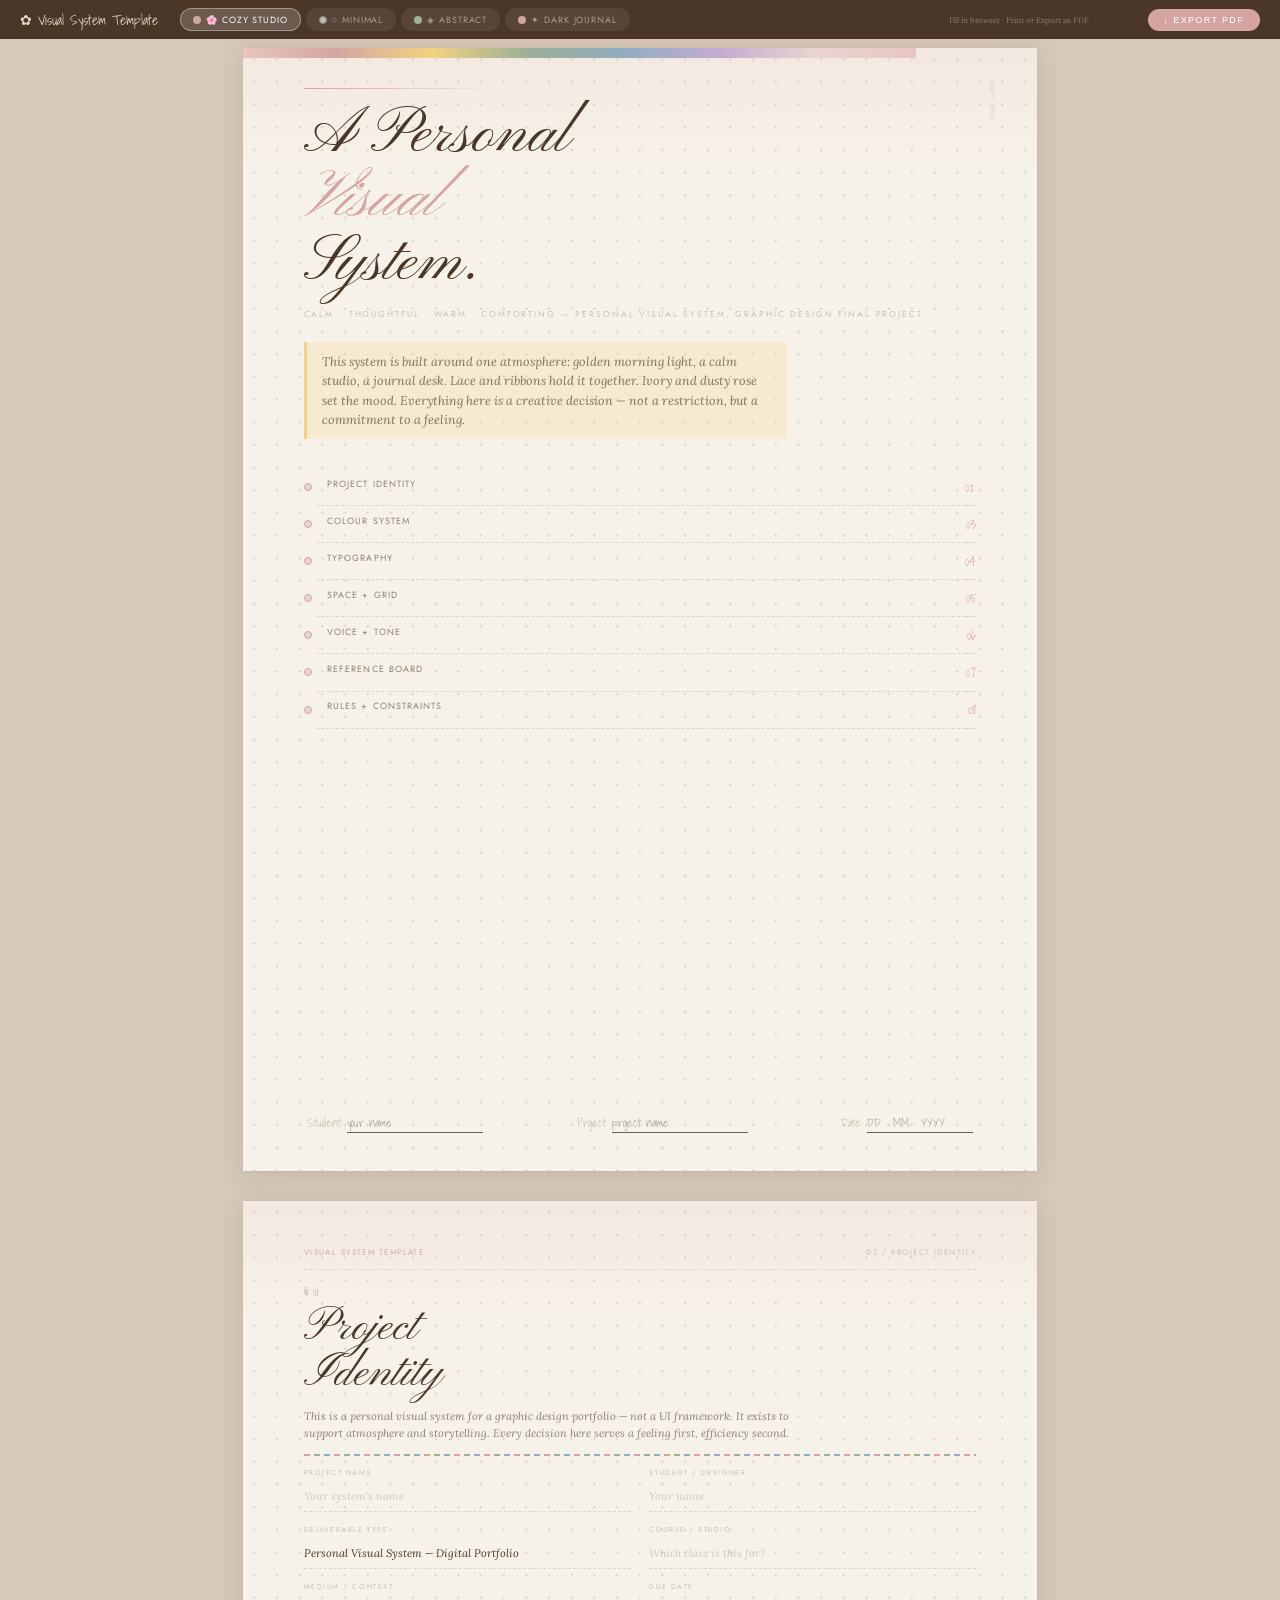
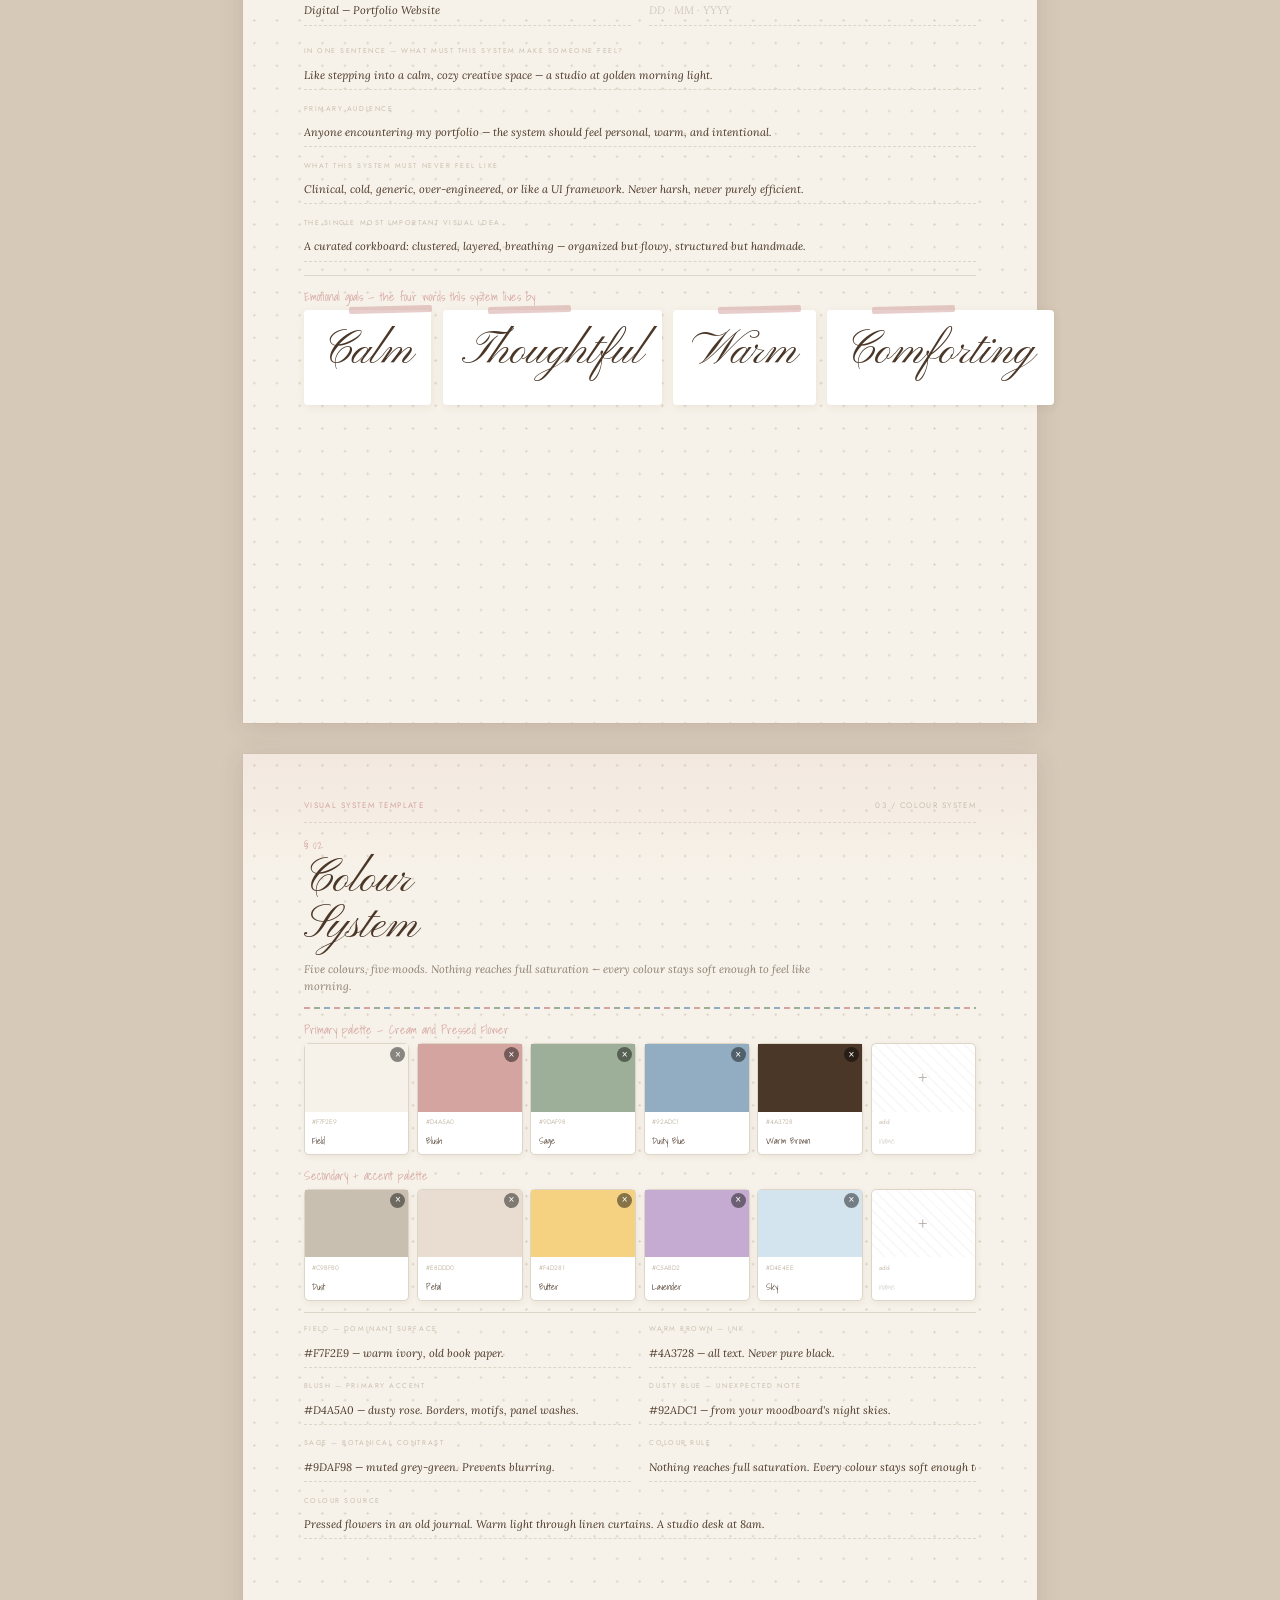
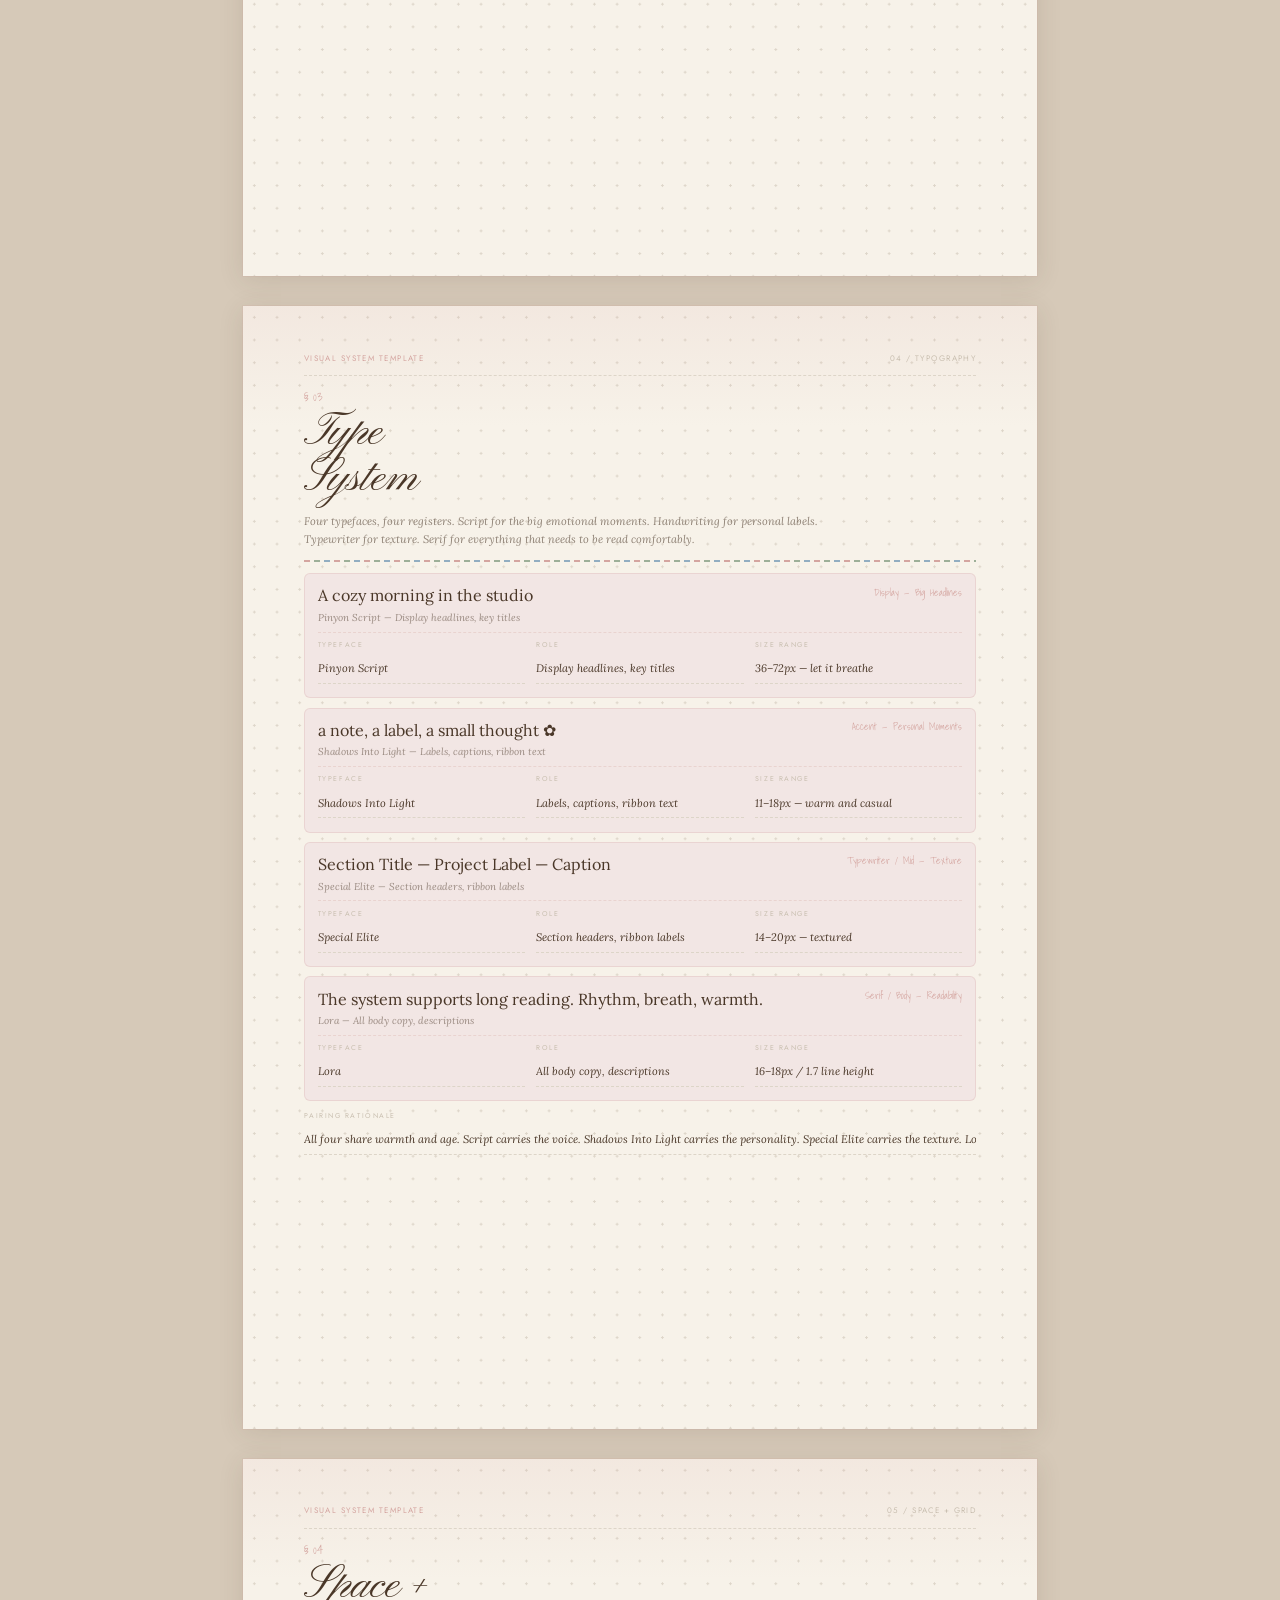
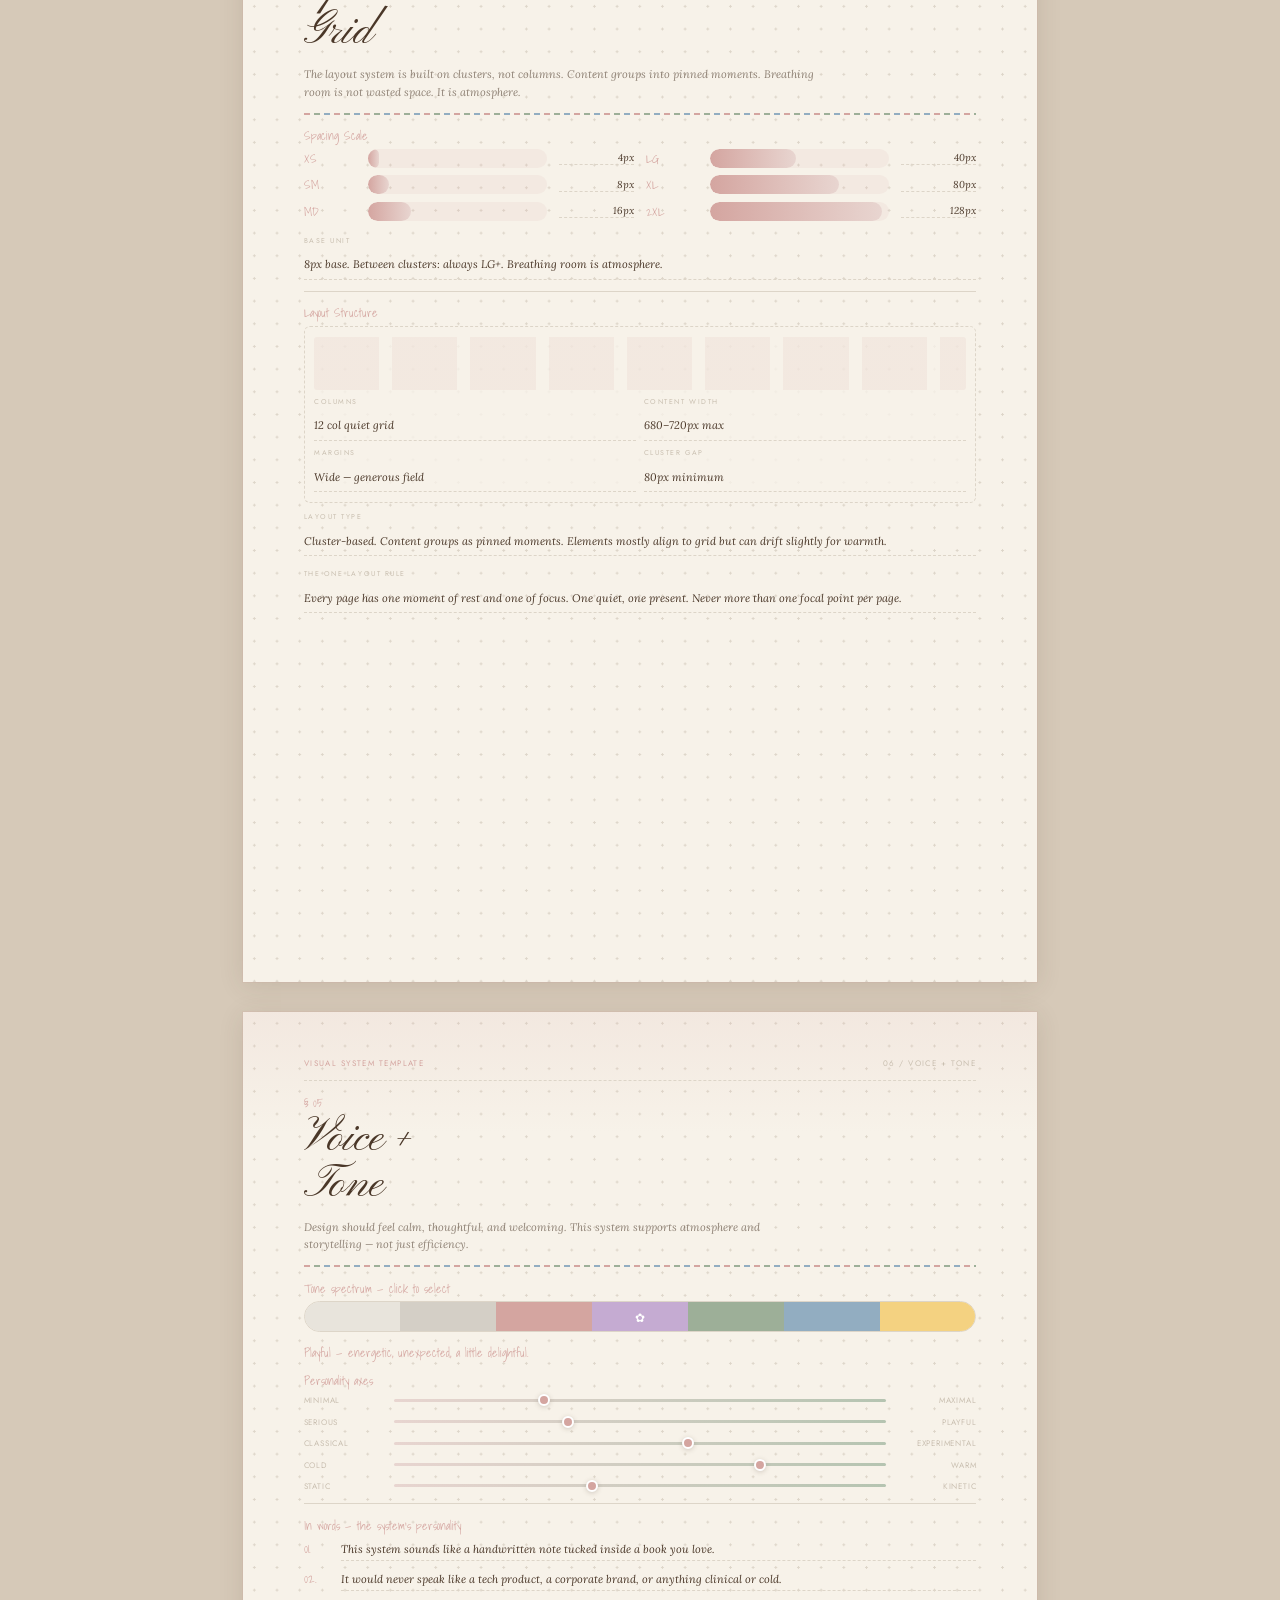
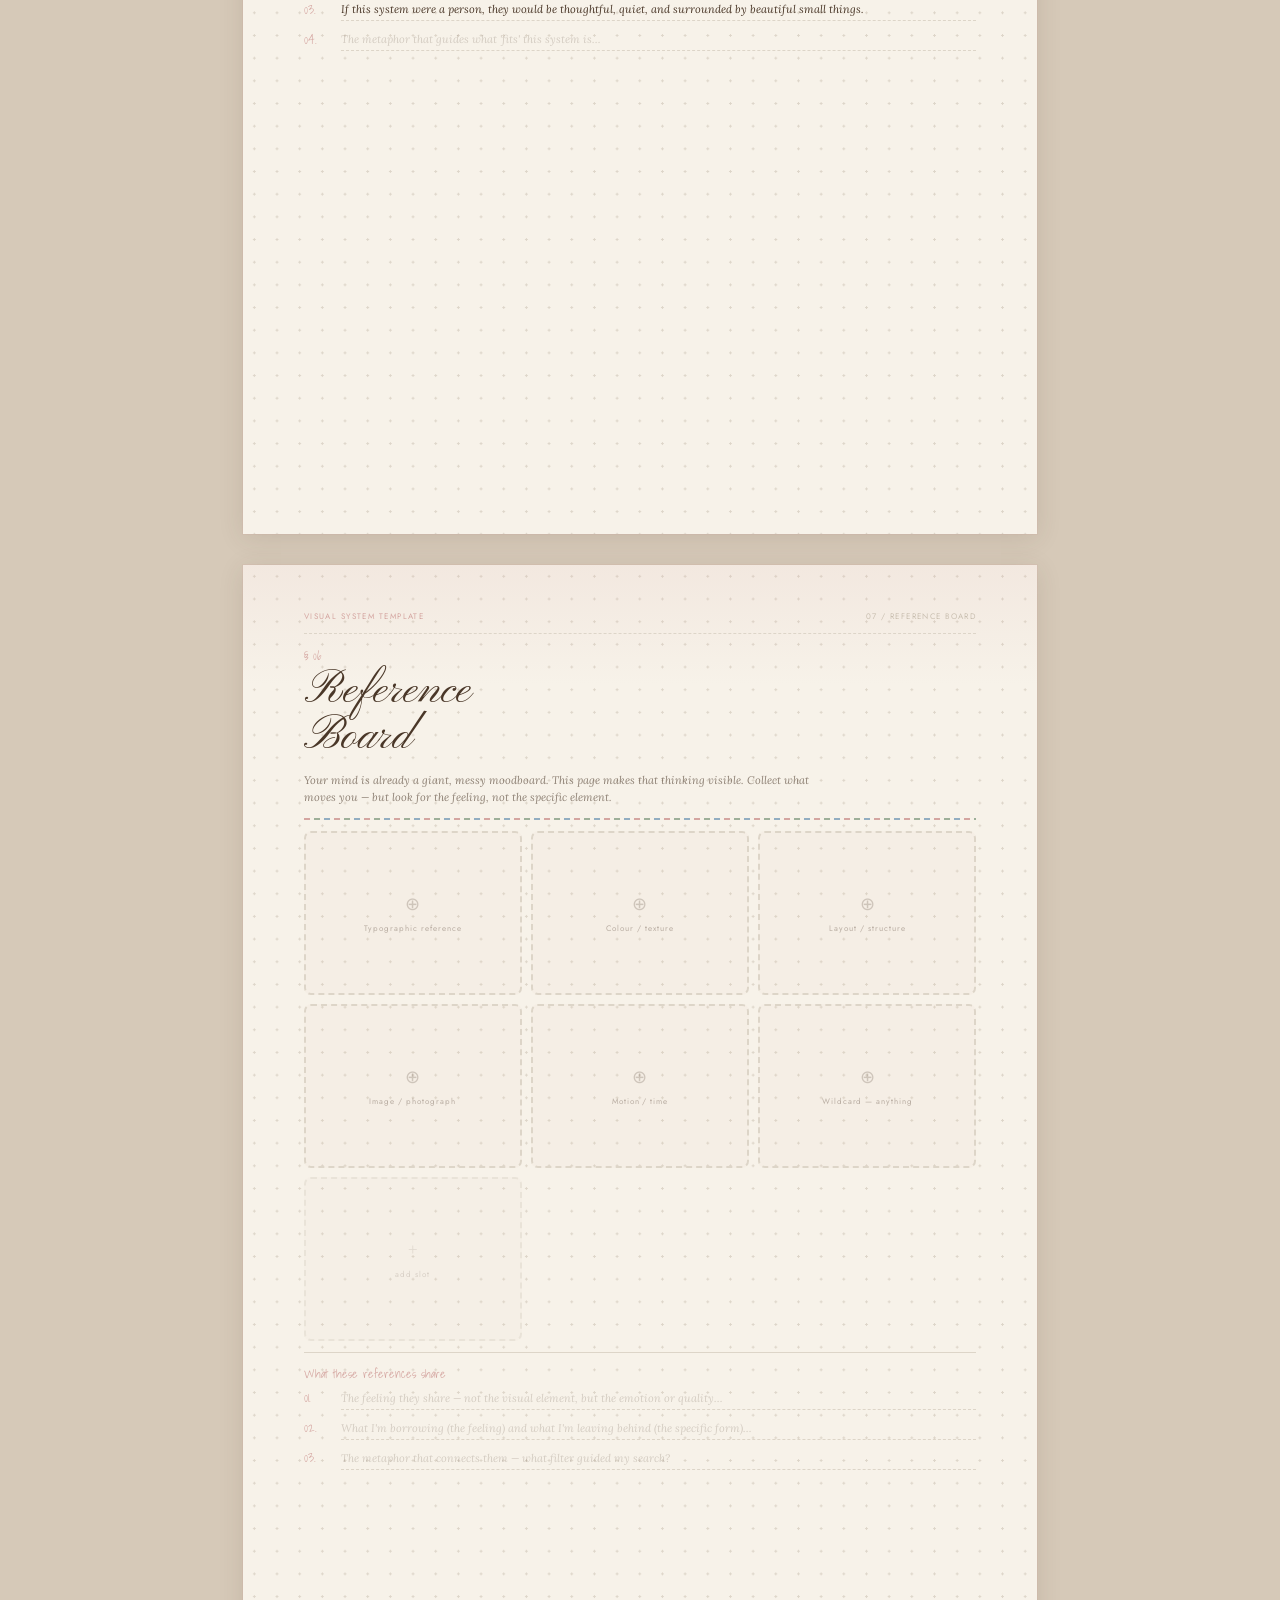
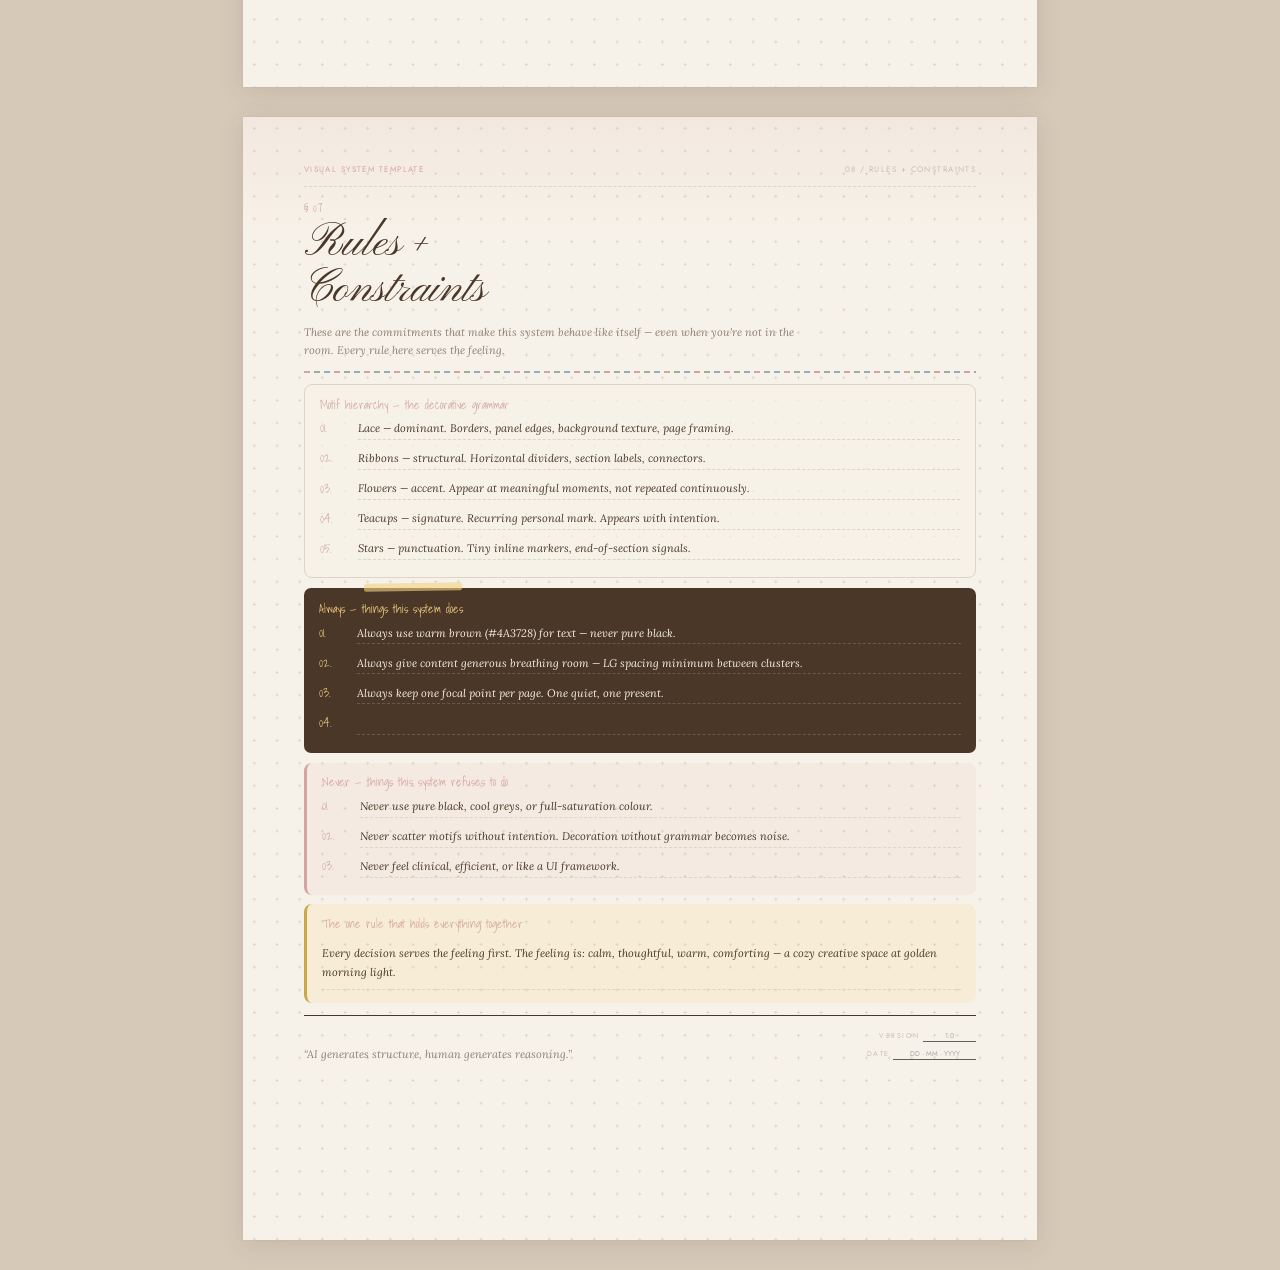
==== commit 83f7381b: "Refactor Design System assets and fix layout/theme behavior" ====
--- a/Design System/index.html
+++ b/Design System/index.html
@@ -1,647 +1,260 @@
 <!DOCTYPE html>
-<html lang="en">
+<html lang="en" data-theme="cozy">
 <head>
-  <meta charset="UTF-8" />
-  <meta name="viewport" content="width=device-width, initial-scale=1.0" />
-  <title>Visual System Template — Design Students</title>
-
-  <link
-    href="https://fonts.googleapis.com/css2?family=Pinyon+Script&family=Shadows+Into+Light&family=Special+Elite&family=Lora:ital,wght@0,400;0,500;1,400;1,500&family=Jost:wght@300;400;500&display=swap"
-    rel="stylesheet"
-  />
-
-  <link rel="stylesheet" href="styles/variables.css" />
-  <link rel="stylesheet" href="styles/styles.css" />
+  <meta charset="UTF-8">
+  <meta name="viewport" content="width=device-width, initial-scale=1.0">
+  <title>Visual System Template</title>
+  <link rel="stylesheet" href="styles/variables.css">
+  <link rel="stylesheet" href="styles/styles.css">
 </head>
 <body>
-  <!-- PRINT BAR -->
-  <div class="print-bar">
-    <span><span class="print-bar-title">✿ Visual System Template</span> — Design Students Edition</span>
-    <span class="print-note">Fill in browser · Print or Export as PDF</span>
-    <button class="print-btn" onclick="window.print()">↓ Print / Export PDF</button>
-  </div>
-
-  <!-- PAGE 1 — COVER -->
-  <div class="page">
-    <div class="page-corner">Visual System</div>
-
-    <div class="top-rainbow-strip"></div>
-
-    <div class="cover-rule"></div>
-
-    <div class="cover-title">
-      A Personal<br />
-      <em>Visual</em><br />
-      System.
-    </div>
-    <div class="cover-sub">
-      Calm · Thoughtful · Warm · Comforting — Personal Visual System, Graphic Design Final Project
-    </div>
-
-    <div class="cover-description">
-      This system is built around one atmosphere: golden morning light,
-      a calm studio, a journal desk. Lace and ribbons hold it together.
-      Ivory and dusty rose set the mood. Everything here is a creative
-      decision — not a restriction, but a commitment to a feeling.
-    </div>
-
-    <div class="cover-toc">
-      <div class="toc-dot toc-dot-blush"></div>
-      <div class="toc-entry toc-entry-blush">Project Identity</div>
-      <div class="toc-page">02</div>
-
-      <div class="toc-dot toc-dot-sage"></div>
-      <div class="toc-entry toc-entry-sage">Colour System</div>
-      <div class="toc-page">03</div>
-
-      <div class="toc-dot toc-dot-blue"></div>
-      <div class="toc-entry toc-entry-blue">Typography</div>
-      <div class="toc-page">04</div>
-
-      <div class="toc-dot toc-dot-butter"></div>
-      <div class="toc-entry toc-entry-butter">Space + Grid</div>
-      <div class="toc-page">05</div>
-
-      <div class="toc-dot toc-dot-lavender"></div>
-      <div class="toc-entry toc-entry-lavender">Voice + Tone</div>
-      <div class="toc-page">06</div>
-
-      <div class="toc-dot toc-dot-petal"></div>
-      <div class="toc-entry toc-entry-petal">Reference Board</div>
-      <div class="toc-page">07</div>
-
-      <div class="toc-dot toc-dot-brown"></div>
-      <div class="toc-entry toc-entry-brown">Rules + Constraints</div>
-      <div class="toc-page">08</div>
-    </div>
-
-    <div class="bottom-palette-strip">
-      <div class="palette-pill blush"></div>
-      <div class="palette-pill sage"></div>
-      <div class="palette-pill blue"></div>
-      <div class="palette-pill butter"></div>
-      <div class="palette-pill lavender"></div>
-      <div class="palette-pill petal"></div>
-    </div>
-
-    <div class="cover-footer">
-      <span>Student: ______________________</span>
-      <span>Project: ______________________</span>
-      <span>Date: ______________________</span>
-    </div>
-  </div>
-
-  <!-- PAGE 2 — PROJECT IDENTITY -->
-  <div class="page">
-    <div class="page-header page-header-blush">
-      <div class="page-header-fade"></div>
-      <div class="page-header-inner">
-        <span class="page-header-kicker">✿ personal visual system · graphic design final project ✿</span>
-        <span class="page-header-page blush-text">02 / Project Identity</span>
+
+<div class="print-bar">
+  <span class="print-bar-title">✿ Visual System Template</span>
+  <div class="theme-switcher">
+    <button class="theme-btn active" data-theme-btn="cozy"><span class="dot dot-cozy"></span>🌸 Cozy Studio</button>
+    <button class="theme-btn" data-theme-btn="minimal"><span class="dot dot-minimal"></span>○ Minimal</button>
+    <button class="theme-btn" data-theme-btn="abstract"><span class="dot dot-abstract"></span>◈ Abstract</button>
+    <button class="theme-btn" data-theme-btn="dark"><span class="dot dot-dark"></span>✦ Dark Journal</button>
+  </div>
+  <span class="print-note">Fill in browser · Print or Export as PDF</span>
+  <span id="saveIndicator" class="save-indicator">✓ saved</span>
+  <button class="print-btn" id="printBtn">↓ Export PDF</button>
+</div>
+
+<div class="page">
+  <div class="page-corner">Visual System</div>
+  <div class="cover-header"></div>
+  <div class="cover-rule"></div>
+  <div class="cover-title" id="coverTitle">A Personal<br><em>Visual</em><br>System.</div>
+  <div class="cover-sub" id="coverSub">Calm · Thoughtful · Warm · Comforting — Personal Visual System, Graphic Design Final Project</div>
+  <div class="cover-description" id="coverDesc">
+    This system is built around one atmosphere: golden morning light,
+    a calm studio, a journal desk. Lace and ribbons hold it together.
+    Ivory and dusty rose set the mood. Everything here is a creative
+    decision — not a restriction, but a commitment to a feeling.
+  </div>
+  <div class="cover-toc">
+    <div class="toc-dot toc-dot-shift"></div><div class="toc-entry">Project Identity</div><div class="toc-page">02</div>
+    <div class="toc-dot toc-dot-shift"></div><div class="toc-entry">Colour System</div><div class="toc-page">03</div>
+    <div class="toc-dot toc-dot-shift"></div><div class="toc-entry">Typography</div><div class="toc-page">04</div>
+    <div class="toc-dot toc-dot-shift"></div><div class="toc-entry">Space + Grid</div><div class="toc-page">05</div>
+    <div class="toc-dot toc-dot-shift"></div><div class="toc-entry">Voice + Tone</div><div class="toc-page">06</div>
+    <div class="toc-dot toc-dot-shift"></div><div class="toc-entry">Reference Board</div><div class="toc-page">07</div>
+    <div class="toc-dot toc-dot-shift"></div><div class="toc-entry">Rules + Constraints</div><div class="toc-page">08</div>
+  </div>
+  <div class="cover-footer">
+    <span>Student: <input type="text" class="inline-input inline-input-wide" placeholder="your name"></span>
+    <span>Project: <input type="text" class="inline-input inline-input-wide" placeholder="project name"></span>
+    <span>Date: <input type="text" class="inline-input inline-input-date" placeholder="DD · MM · YYYY"></span>
+  </div>
+</div>
+
+<div class="page">
+  <div class="page-meta"><span class="project-name">Visual System Template</span><span>02 / Project Identity</span></div>
+  <div class="section-label">§ 01</div>
+  <div class="section-title" id="p2title">Project<br>Identity</div>
+  <div class="section-intro" id="p2intro">This is a personal visual system for a graphic design portfolio — not a UI framework. It exists to support atmosphere and storytelling. Every decision here serves a feeling first, efficiency second.</div>
+  <div class="h-rule heavy"></div>
+  <div class="two-col mb-2">
+    <div>
+      <div class="field-group"><label class="field-label">Project Name</label><input class="field" type="text" placeholder="Your system's name"></div>
+      <div class="field-group"><label class="field-label">Deliverable Type</label><input class="field" type="text" value="Personal Visual System — Digital Portfolio"></div>
+      <div class="field-group"><label class="field-label">Medium / Context</label><input class="field" type="text" value="Digital — Portfolio Website"></div>
+    </div>
+    <div>
+      <div class="field-group"><label class="field-label">Student / Designer</label><input class="field" type="text" placeholder="Your name"></div>
+      <div class="field-group"><label class="field-label">Course / Studio</label><input class="field" type="text" placeholder="Which class is this for?"></div>
+      <div class="field-group"><label class="field-label">Due Date</label><input class="field" type="text" placeholder="DD · MM · YYYY"></div>
+    </div>
+  </div>
+  <div class="field-group"><label class="field-label">In one sentence — what must this system make someone feel?</label><input class="field" id="p2feel" type="text" value="Like stepping into a calm, cozy creative space — a studio at golden morning light."></div>
+  <div class="field-group"><label class="field-label">Primary audience</label><input class="field" id="p2audience" type="text" value="Anyone encountering my portfolio — the system should feel personal, warm, and intentional"></div>
+  <div class="field-group"><label class="field-label">What this system must NEVER feel like</label><input class="field" id="p2never" type="text" value="Clinical, cold, generic, over-engineered, or like a UI framework. Never harsh, never purely efficient."></div>
+  <div class="field-group"><label class="field-label">The single most important visual idea</label><input class="field" id="p2idea" type="text" value="A curated corkboard: clustered, layered, breathing — organized but flowy, structured but handmade."></div>
+  <div class="h-rule"></div>
+  <div class="section-label mb-2" id="p2goalsLabel">Emotional goals — the four words this system lives by</div>
+  <div class="goal-grid">
+    <div class="panel goal-panel"><div class="section-title goal-title" id="word1">Calm</div></div>
+    <div class="panel goal-panel"><div class="section-title goal-title" id="word2">Thoughtful</div></div>
+    <div class="panel goal-panel"><div class="section-title goal-title" id="word3">Warm</div></div>
+    <div class="panel goal-panel"><div class="section-title goal-title" id="word4">Comforting</div></div>
+  </div>
+</div>
+
+<div class="page">
+  <div class="page-meta"><span class="project-name">Visual System Template</span><span>03 / Colour System</span></div>
+  <div class="section-label">§ 02</div>
+  <div class="section-title" id="p3title">Colour<br>System</div>
+  <div class="section-intro" id="p3intro">Five colours, five moods. Nothing reaches full saturation — every colour stays soft enough to feel like morning.</div>
+  <div class="h-rule heavy"></div>
+  <div class="section-label mb-15 mt-2" id="p3primaryLabel">Primary palette — Cream and Pressed Flower</div>
+  <div class="color-grid" id="primaryColors"></div>
+  <div class="section-label mb-2" id="p3secondaryLabel">Secondary + accent palette</div>
+  <div class="color-grid" id="secondaryColors"></div>
+  <div class="h-rule"></div>
+  <div class="two-col mt-2">
+    <div>
+      <div class="field-group"><label class="field-label" id="lbl_c1">Field — dominant surface</label><input class="field" id="col1" type="text" value="#F7F2E9 — warm ivory, old book paper."></div>
+      <div class="field-group"><label class="field-label" id="lbl_c2">Blush — primary accent</label><input class="field" id="col2" type="text" value="#D4A5A0 — dusty rose. Borders, motifs, panel washes."></div>
+      <div class="field-group"><label class="field-label" id="lbl_c3">Sage — botanical contrast</label><input class="field" id="col3" type="text" value="#9DAF98 — muted grey-green. Prevents blurring."></div>
+    </div>
+    <div>
+      <div class="field-group"><label class="field-label" id="lbl_c4">Warm Brown — ink</label><input class="field" id="col4" type="text" value="#4A3728 — all text. Never pure black."></div>
+      <div class="field-group"><label class="field-label" id="lbl_c5">Dusty Blue — unexpected note</label><input class="field" id="col5" type="text" value="#92ADC1 — from your moodboard's night skies."></div>
+      <div class="field-group"><label class="field-label" id="lbl_c6">Colour rule</label><input class="field" id="col6" type="text" value="Nothing reaches full saturation. Every colour stays soft enough to feel like morning, not noon."></div>
+    </div>
+  </div>
+  <div class="field-group"><label class="field-label" id="lbl_csrc">Colour source</label><input class="field" id="colsrc" type="text" value="Pressed flowers in an old journal. Warm light through linen curtains. A studio desk at 8am."></div>
+</div>
+
+<div class="page">
+  <div class="page-meta"><span class="project-name">Visual System Template</span><span>04 / Typography</span></div>
+  <div class="section-label">§ 03</div>
+  <div class="section-title">Type<br>System</div>
+  <div class="section-intro" id="typeIntro">Four typefaces, four registers. Script for the big emotional moments. Handwriting for personal labels. Typewriter for texture. Serif for everything that needs to be read comfortably.</div>
+  <div class="h-rule heavy"></div>
+  <div id="typeSpecimens"></div>
+  <div class="field-group mt-2"><label class="field-label">Pairing rationale</label><input class="field" id="pairingRationale" type="text" value="All four share warmth and age. Script carries the voice. Shadows Into Light carries the personality. Special Elite carries the texture. Lora carries the story."></div>
+</div>
+
+<div class="page">
+  <div class="page-meta"><span class="project-name">Visual System Template</span><span>05 / Space + Grid</span></div>
+  <div class="section-label">§ 04</div>
+  <div class="section-title" id="p5title">Space +<br>Grid</div>
+  <div class="section-intro" id="p5intro">The layout system is built on clusters, not columns. Content groups into pinned moments. Breathing room is not wasted space. It is atmosphere.</div>
+  <div class="h-rule heavy"></div>
+
+  <div class="section-stack">
+    <div class="section-label mb-2">Spacing Scale</div>
+    <div class="two-col gap-3">
+      <div>
+        <div class="spacing-row"><span class="spacing-label">XS</span><div class="spacing-bar-wrap"><div class="spacing-bar bar-xs"></div></div><input class="spacing-input" type="text" value="4px"></div>
+        <div class="spacing-row"><span class="spacing-label">SM</span><div class="spacing-bar-wrap"><div class="spacing-bar bar-sm"></div></div><input class="spacing-input" type="text" value="8px"></div>
+        <div class="spacing-row"><span class="spacing-label">MD</span><div class="spacing-bar-wrap"><div class="spacing-bar bar-md"></div></div><input class="spacing-input" type="text" value="16px"></div>
       </div>
-    </div>
-
-    <div class="section-tag-wrap"><span class="section-tag tag-blush">§ 01</span></div>
-    <div class="section-title">Project<br />Identity</div>
-    <div class="section-intro">
-      This is a personal visual system for a graphic design portfolio —
-      not a UI framework. It exists to support atmosphere and storytelling.
-      The system should feel calm, thoughtful, and welcoming. Every decision
-      here serves a feeling first, efficiency second.
-    </div>
-
-    <div class="h-rule heavy"></div>
-
-    <div class="two-col section-gap">
-      <div class="tint-box tint-blush top-border-blush">
-        <div class="field-group">
-          <label class="field-label">Project Name</label>
-          <input class="field" type="text" placeholder="Your system's name" />
-        </div>
-        <div class="field-group">
-          <label class="field-label">Deliverable Type</label>
-          <input class="field" type="text" value="Personal Visual System — Digital Portfolio" />
-        </div>
-        <div class="field-group">
-          <label class="field-label">Medium / Context</label>
-          <input class="field" type="text" value="Digital — Portfolio Website" />
-        </div>
+      <div>
+        <div class="spacing-row"><span class="spacing-label">LG</span><div class="spacing-bar-wrap"><div class="spacing-bar bar-lg"></div></div><input class="spacing-input" type="text" value="40px"></div>
+        <div class="spacing-row"><span class="spacing-label">XL</span><div class="spacing-bar-wrap"><div class="spacing-bar bar-xl"></div></div><input class="spacing-input" type="text" value="80px"></div>
+        <div class="spacing-row"><span class="spacing-label">2XL</span><div class="spacing-bar-wrap"><div class="spacing-bar bar-2xl"></div></div><input class="spacing-input" type="text" value="128px"></div>
       </div>
-
-      <div class="tint-box tint-blue top-border-blue">
-        <div class="field-group">
-          <label class="field-label">Student / Designer</label>
-          <input class="field" type="text" placeholder="Your name" />
-        </div>
-        <div class="field-group">
-          <label class="field-label">Course / Studio</label>
-          <input class="field" type="text" placeholder="Which class is this for?" />
-        </div>
-        <div class="field-group">
-          <label class="field-label">Due Date</label>
-          <input class="field" type="text" placeholder="DD · MM · YYYY" />
-        </div>
+    </div>
+    <div class="mt-2"><label class="field-label">Base unit</label><input class="field" id="p5base" type="text" value="8px base. Between clusters: always LG+. Breathing room is atmosphere."></div>
+  </div>
+
+  <div class="h-rule"></div>
+
+  <div class="mt-2">
+    <div class="section-label mb-2">Layout Structure</div>
+    <div class="grid-diagram">
+      <div class="grid-preview" id="gridPreview"></div>
+      <div class="grid-fields-two">
+        <div><label class="field-label">Columns</label><input class="field" type="text" value="12 col quiet grid"></div>
+        <div><label class="field-label">Content width</label><input class="field" type="text" value="680–720px max"></div>
+        <div><label class="field-label">Margins</label><input class="field" type="text" value="Wide — generous field"></div>
+        <div><label class="field-label">Cluster gap</label><input class="field" type="text" value="80px minimum"></div>
       </div>
     </div>
-
-    <div class="callout callout-butter">
-      <label class="field-label butter-text">In one sentence — what must this system make someone feel?</label>
-      <input class="field" type="text" value="Like stepping into a calm, cozy creative space — a studio at golden morning light." />
-    </div>
-
-    <div class="callout callout-sage">
-      <label class="field-label sage-text">Primary audience</label>
-      <input class="field" type="text" value="Anyone encountering my portfolio — the system should feel personal, warm, and intentional" />
-    </div>
-
-    <div class="callout callout-lavender">
-      <label class="field-label lavender-text">What this system must NEVER feel like</label>
-      <input class="field" type="text" value="Clinical, cold, generic, over-engineered, or like a UI framework. Never harsh, never purely efficient." />
-    </div>
-
-    <div class="callout callout-blush">
-      <label class="field-label blush-text">The single most important visual idea</label>
-      <input class="field" type="text" value="A curated corkboard: clustered, layered, breathing — organized but flowy, structured but handmade." />
-    </div>
-
-    <div class="section-label section-space-sm">Emotional goals — the four words this system lives by</div>
-    <div class="emotion-grid">
-      <div class="emotion-tape"></div>
-
-      <div class="emotion-card emotion-card-blush">
-        <div class="emotion-word">Calm</div>
-        <div class="emotion-note blush-text">stillness · breath · pause</div>
-      </div>
-
-      <div class="emotion-card emotion-card-sage">
-        <div class="emotion-word">Thoughtful</div>
-        <div class="emotion-note sage-text">intention · care · craft</div>
-      </div>
-
-      <div class="emotion-card emotion-card-butter">
-        <div class="emotion-word">Warm</div>
-        <div class="emotion-note butter-text">light · morning · honey</div>
-      </div>
-
-      <div class="emotion-card emotion-card-blue">
-        <div class="emotion-word">Comforting</div>
-        <div class="emotion-note blue-text">cozy · soft · home</div>
-      </div>
-    </div>
-  </div>
-
-  <!-- PAGE 3 — COLOUR SYSTEM -->
-  <div class="page">
-    <div class="page-header page-header-sage">
-      <div class="page-header-inner">
-        <span class="page-header-kicker">✿ pressed flowers in an old journal ✿</span>
-        <span class="page-header-page sage-text">03 / Colour System</span>
-      </div>
-    </div>
-
-    <div class="section-tag-wrap"><span class="section-tag tag-sage">§ 02</span></div>
-    <div class="section-title">Colour<br />System</div>
-    <div class="section-intro">
-      Five colours, five moods. Pressed-flower blush, botanical sage,
-      starry-night blue, golden butter, and warm brown ink. Nothing reaches
-      full saturation — every colour stays soft enough to feel like morning.
-    </div>
-
-    <div class="palette-ribbon">
-      <div class="palette-ribbon-pill ivory-pill">Ivory</div>
-      <div class="palette-ribbon-pill blush-pill">Blush</div>
-      <div class="palette-ribbon-pill sage-pill">Sage</div>
-      <div class="palette-ribbon-pill blue-pill">Blue</div>
-      <div class="palette-ribbon-pill brown-pill">Brown</div>
-      <div class="palette-ribbon-pill dust-pill">Dust</div>
-      <div class="palette-ribbon-pill butter-pill">Butter</div>
-      <div class="palette-ribbon-pill lavender-pill">Lav</div>
-      <div class="palette-ribbon-pill sky-pill">Sky</div>
-    </div>
-
-    <div class="section-tag-wrap"><div class="section-label">Primary palette — Cream and Pressed Flower</div></div>
-    <div class="color-grid" id="primaryColors"></div>
-
-    <div class="section-tag-wrap"><div class="section-label">Secondary + accent palette</div></div>
-    <div class="color-grid" id="secondaryColors"></div>
-
-    <div class="h-rule heavy"></div>
-
-    <div class="two-col section-gap-sm">
-      <div>
-        <div class="callout callout-blush">
-          <label class="field-label blush-text">Field — dominant surface</label>
-          <input class="field" type="text" value="#F7F2E9 — warm ivory, old book paper." />
-        </div>
-        <div class="callout callout-blush">
-          <label class="field-label blush-text">Blush — primary accent</label>
-          <input class="field" type="text" value="#D4A5A0 — dusty rose. Borders, motifs, washes." />
-        </div>
-        <div class="callout callout-sage">
-          <label class="field-label sage-text">Sage — botanical contrast</label>
-          <input class="field" type="text" value="#9DAF98 — muted grey-green. Prevents blurring." />
-        </div>
-      </div>
-
-      <div>
-        <div class="callout callout-brown">
-          <label class="field-label brown-text">Warm Brown — ink</label>
-          <input class="field" type="text" value="#4A3728 — all text. Never pure black." />
-        </div>
-        <div class="callout callout-blue">
-          <label class="field-label blue-text">Dusty Blue — unexpected note</label>
-          <input class="field" type="text" value="#92ADC1 — from your moodboard's night skies." />
-        </div>
-        <div class="callout callout-butter">
-          <label class="field-label butter-text">Colour rule</label>
-          <input class="field" type="text" value="Nothing reaches full saturation. Every colour stays soft enough to feel like morning, not noon." />
-        </div>
-      </div>
-    </div>
-
-    <div class="callout callout-lavender">
-      <label class="field-label lavender-text">Colour source — what world does this palette evoke?</label>
-      <input class="field" type="text" value="Pressed flowers in an old journal. Warm light through linen curtains. A studio desk at 8am." />
-    </div>
-  </div>
-
-  <!-- PAGE 4 — TYPOGRAPHY -->
-  <div class="page">
-    <div class="page-header page-header-blue">
-      <div class="page-header-inner">
-        <span class="page-header-kicker">✿ words that feel like handwriting ✿</span>
-        <span class="page-header-page blue-text">04 / Typography</span>
-      </div>
-    </div>
-
-    <div class="section-tag-wrap"><span class="section-tag tag-blue">§ 03</span></div>
-    <div class="section-title">Type<br />System</div>
-    <div class="section-intro">
-      Four typefaces, four registers. Script for the big emotional moments.
-      Handwriting for personal labels. Typewriter for texture and structure.
-      Serif for everything that needs to be read comfortably.
-    </div>
-
-    <div class="h-rule heavy"></div>
-
-    <div class="type-card type-card-blush">
-      <div class="type-tape tape-blush"></div>
-      <div class="type-kicker blush-text">Display — Big Headlines</div>
-      <div class="type-display script-display">A cozy morning in the studio</div>
-      <div class="type-description">
-        Your name, page titles, the big emotional moments. Used sparingly — when it appears, it means something.
-      </div>
-      <div class="type-fields">
-        <div><label class="field-label">Typeface</label><input class="field" type="text" value="Pinyon Script" /></div>
-        <div><label class="field-label">Role</label><input class="field" type="text" value="Display headlines, key titles" /></div>
-        <div><label class="field-label">Size range</label><input class="field" type="text" value="36–72px — let it breathe" /></div>
-      </div>
-    </div>
-
-    <div class="type-card type-card-blue">
-      <div class="type-tape tape-blue"></div>
-      <div class="type-kicker blue-text">Accent — Personal Moments</div>
-      <div class="type-display hand-display">a note, a label, a small thought ✿</div>
-      <div class="type-description">
-        Labels, captions, ribbon text, small annotations. Feels like your own handwriting on the page.
-      </div>
-      <div class="type-fields">
-        <div><label class="field-label">Typeface</label><input class="field" type="text" value="Shadows Into Light" /></div>
-        <div><label class="field-label">Role</label><input class="field" type="text" value="Labels, captions, ribbon text" /></div>
-        <div><label class="field-label">Size range</label><input class="field" type="text" value="11–18px — warm and casual" /></div>
-      </div>
-    </div>
-
-    <div class="type-card type-card-sage">
-      <div class="type-tape tape-sage"></div>
-      <div class="type-kicker sage-text">Typewriter / Mid — Texture</div>
-      <div class="type-display typewriter-display">Section Title — Project Label — Caption</div>
-      <div class="type-description">
-        Worn, imperfect, textured. Section headers, ribbon labels, captions.
-      </div>
-      <div class="type-fields">
-        <div><label class="field-label">Typeface</label><input class="field" type="text" value="Special Elite" /></div>
-        <div><label class="field-label">Style notes</label><input class="field" type="text" value="Uppercase for labels, mixed for titles" /></div>
-        <div><label class="field-label">Role</label><input class="field" type="text" value="Section headers, ribbon labels" /></div>
-      </div>
-    </div>
-
-    <div class="type-card type-card-butter">
-      <div class="type-tape tape-butter"></div>
-      <div class="type-kicker butter-text">Serif / Body — Readability</div>
-      <div class="type-display body-display">The system supports long reading. Rhythm, breath, warmth.</div>
-      <div class="type-description">
-        All running text, project descriptions, about page. Never competes with Script above it.
-      </div>
-      <div class="type-fields">
-        <div><label class="field-label">Typeface</label><input class="field" type="text" value="Lora" /></div>
-        <div><label class="field-label">Size / Leading</label><input class="field" type="text" value="16–18px / 1.7 line height" /></div>
-        <div><label class="field-label">Role</label><input class="field" type="text" value="All body copy, descriptions" /></div>
-      </div>
-    </div>
-
-    <div class="callout callout-lavender">
-      <label class="field-label lavender-text">Pairing rationale — why do these four belong together?</label>
-      <input class="field" type="text" value="All four share warmth and age. Script carries the voice. Shadows Into Light carries the personality. Special Elite carries the texture. Lora carries the story." />
-    </div>
-  </div>
-
-  <!-- PAGE 5 — SPACE + GRID -->
-  <div class="page">
-    <div class="page-header page-header-butter">
-      <div class="page-header-inner">
-        <span class="page-header-kicker">✿ breathing room is atmosphere ✿</span>
-        <span class="page-header-page butter-text">05 / Space + Grid</span>
-      </div>
-    </div>
-
-    <div class="section-tag-wrap"><span class="section-tag tag-butter">§ 04</span></div>
-    <div class="section-title">Space +<br />Grid</div>
-    <div class="section-intro">
-      The layout system is built on clusters, not columns. Content groups
-      into pinned moments — an image, a caption, a decorative element —
-      sitting together as one unit. Breathing room is not wasted space. It is atmosphere.
-    </div>
-
-    <div class="h-rule heavy"></div>
-
-    <div class="two-col section-gap-sm">
-      <div>
-        <div class="section-label butter-text">Spacing Scale — generous by default</div>
-
-        <div class="spacing-row">
-          <span class="spacing-label butter-text">XS</span>
-          <div class="spacing-bar-wrap"><div class="spacing-bar spacing-xs"></div></div>
-          <input class="spacing-input" type="text" value="4px" />
-        </div>
-
-        <div class="spacing-row">
-          <span class="spacing-label butter-text">SM</span>
-          <div class="spacing-bar-wrap"><div class="spacing-bar spacing-sm"></div></div>
-          <input class="spacing-input" type="text" value="8px" />
-        </div>
-
-        <div class="spacing-row">
-          <span class="spacing-label butter-text">MD</span>
-          <div class="spacing-bar-wrap"><div class="spacing-bar spacing-md"></div></div>
-          <input class="spacing-input" type="text" value="16px" />
-        </div>
-
-        <div class="spacing-row">
-          <span class="spacing-label sage-text">LG</span>
-          <div class="spacing-bar-wrap"><div class="spacing-bar spacing-lg"></div></div>
-          <input class="spacing-input" type="text" value="40px" />
-        </div>
-
-        <div class="spacing-row">
-          <span class="spacing-label blue-text">XL</span>
-          <div class="spacing-bar-wrap"><div class="spacing-bar spacing-xl"></div></div>
-          <input class="spacing-input" type="text" value="80px" />
-        </div>
-
-        <div class="spacing-row">
-          <span class="spacing-label lavender-text">2XL</span>
-          <div class="spacing-bar-wrap"><div class="spacing-bar spacing-2xl"></div></div>
-          <input class="spacing-input" type="text" value="128px" />
-        </div>
-
-        <div class="callout callout-butter">
-          <label class="field-label butter-text">Base unit</label>
-          <input class="field" type="text" value="8px base. Between clusters: always LG or above. Breathing room is atmosphere." />
-        </div>
-      </div>
-
-      <div>
-        <div class="section-label sage-text">Layout Structure</div>
-        <div class="grid-diagram">
-          <div class="grid-preview" id="gridPreview"></div>
-          <div class="grid-fields">
-            <div><label class="field-label">Columns</label><input class="field" type="text" value="12 col quiet grid" /></div>
-            <div><label class="field-label">Content width</label><input class="field" type="text" value="680–720px max" /></div>
-            <div><label class="field-label">Margins</label><input class="field" type="text" value="Wide — generous field" /></div>
-            <div><label class="field-label">Cluster gap</label><input class="field" type="text" value="80px minimum" /></div>
-          </div>
-        </div>
-
-        <div class="callout callout-sage">
-          <label class="field-label sage-text">Layout type — the corkboard principle</label>
-          <input class="field" type="text" value="Cluster-based. Content groups as pinned moments. Elements mostly align to grid but can drift slightly for warmth." />
-        </div>
-
-        <div class="callout callout-blush">
-          <label class="field-label blush-text">The one layout rule that holds everything together</label>
-          <input class="field" type="text" value="Every page has one moment of rest and one of focus. One quiet, one present. Never more than one focal point per page." />
-        </div>
-      </div>
-    </div>
-  </div>
-
-  <!-- PAGE 6 — VOICE + TONE -->
-  <div class="page">
-    <div class="page-header page-header-lavender">
-      <div class="page-header-inner">
-        <span class="page-header-kicker">✿ a handwritten note tucked inside a book ✿</span>
-        <span class="page-header-page lavender-text">06 / Voice + Tone</span>
-      </div>
-    </div>
-
-    <div class="section-tag-wrap"><span class="section-tag tag-lavender">§ 05</span></div>
-    <div class="section-title">Voice +<br />Tone</div>
-    <div class="section-intro">
-      Design should feel calm, thoughtful, and welcoming. This system
-      supports atmosphere and storytelling — not just efficiency. The
-      personality here is specific: a cozy creative space, not a corporate one.
-    </div>
-
-    <div class="h-rule heavy"></div>
-
-    <div class="section-space-sm">
-      <div class="section-label">Tone spectrum — click to select your mood</div>
-    </div>
-
-    <div class="tone-band" id="toneBand">
-      <div class="tone-cell" data-label="Clinical" style="background:#e8e4dc"></div>
-      <div class="tone-cell" data-label="Refined" style="background:#d4cfc6"></div>
-      <div class="tone-cell" data-label="Warm" style="background:#D4A5A0"></div>
-      <div class="tone-cell selected" data-label="Playful" style="background:#C5ABD2"></div>
-      <div class="tone-cell" data-label="Botanical" style="background:#9DAF98"></div>
-      <div class="tone-cell" data-label="Dreamy" style="background:#92ADC1"></div>
-      <div class="tone-cell" data-label="Cozy" style="background:#F4D281"></div>
-    </div>
-
-    <div id="toneLabel" class="tone-label">
-      Playful — energetic, unexpected, a little delightful.
-    </div>
-
-    <div class="section-label section-space-sm">Personality axes — drag to position</div>
-
-    <div class="slider-panel">
-      <div class="voice-row">
-        <div class="voice-pole">Minimal</div>
-        <input class="voice-slider" type="range" min="0" max="100" value="30" />
-        <div class="voice-pole right">Maximal</div>
-      </div>
-
-      <div class="voice-row">
-        <div class="voice-pole">Serious</div>
-        <input class="voice-slider" type="range" min="0" max="100" value="35" />
-        <div class="voice-pole right">Playful</div>
-      </div>
-
-      <div class="voice-row">
-        <div class="voice-pole">Classical</div>
-        <input class="voice-slider" type="range" min="0" max="100" value="60" />
-        <div class="voice-pole right">Experimental</div>
-      </div>
-
-      <div class="voice-row">
-        <div class="voice-pole">Cold</div>
-        <input class="voice-slider" type="range" min="0" max="100" value="75" />
-        <div class="voice-pole right">Warm</div>
-      </div>
-
-      <div class="voice-row">
-        <div class="voice-pole">Static</div>
-        <input class="voice-slider" type="range" min="0" max="100" value="40" />
-        <div class="voice-pole right">Kinetic</div>
-      </div>
-    </div>
-
-    <div class="h-rule"></div>
-
-    <div class="section-space-sm">
-      <div class="section-label">In words — the system's personality</div>
-
-      <div class="numbered-note">
-        <span class="note-num blush-text">01.</span>
-        <input class="note-field" type="text" value="This system sounds like a handwritten note tucked inside a book you love." />
-      </div>
-
-      <div class="numbered-note">
-        <span class="note-num sage-text">02.</span>
-        <input class="note-field" type="text" value="It would never speak like a tech product, a corporate brand, or anything clinical or cold." />
-      </div>
-
-      <div class="numbered-note">
-        <span class="note-num blue-text">03.</span>
-        <input class="note-field" type="text" value="If this system were a person, they would be thoughtful, quiet, and surrounded by beautiful small things." />
-      </div>
-
-      <div class="numbered-note">
-        <span class="note-num lavender-text">04.</span>
-        <input class="note-field" type="text" placeholder="The metaphor that guides what 'fits' this system is…" />
-      </div>
-    </div>
-  </div>
-
-  <!-- PAGE 7 — REFERENCE BOARD -->
-  <div class="page">
-    <div class="page-header page-header-petal">
-      <div class="page-header-inner">
-        <span class="page-header-kicker">✿ your mind is already a moodboard ✿</span>
-        <span class="page-header-page petal-text">07 / Reference Board</span>
-      </div>
-    </div>
-
-    <div class="section-tag-wrap"><span class="section-tag tag-petal">§ 06</span></div>
-    <div class="section-title">Reference<br />Board</div>
-    <div class="section-intro">
-      Your mind is already a giant, messy moodboard. This page makes that
-      thinking visible. Collect what moves you — but look for the feeling,
-      not the specific element. Curation is a design decision.
-    </div>
-
-    <div class="h-rule heavy"></div>
-
-    <div class="ref-grid section-gap-sm" id="refGrid"></div>
-
-    <div class="h-rule"></div>
-
-    <div class="section-space-sm">
-      <div class="section-label">What these references share — curation turns intuition into structure</div>
-
-      <div class="numbered-note">
-        <span class="note-num petal-text">01.</span>
-        <input class="note-field" type="text" placeholder="The feeling they share — not the visual element, but the emotion or quality…" />
-      </div>
-
-      <div class="numbered-note">
-        <span class="note-num blush-text">02.</span>
-        <input class="note-field" type="text" placeholder="What I'm borrowing (the feeling) and what I'm leaving behind (the specific form)…" />
-      </div>
-
-      <div class="numbered-note">
-        <span class="note-num sage-text">03.</span>
-        <input class="note-field" type="text" placeholder="The metaphor that connects them — cloud, garden, snail, archive… what filter guided my search?" />
-      </div>
-    </div>
-  </div>
-
-  <!-- PAGE 8 — RULES + CONSTRAINTS -->
-  <div class="page">
-    <div class="page-header page-header-brown">
-      <div class="page-header-inner">
-        <span class="page-header-kicker light-kicker">✿ constraints protect the atmosphere ✿</span>
-        <span class="page-header-page petal-text">08 / Rules + Constraints</span>
-      </div>
-    </div>
-
-    <div class="section-tag-wrap"><span class="section-tag tag-brown">§ 07</span></div>
-    <div class="section-title">Rules +<br />Constraints</div>
-    <div class="section-intro">
-      These are the commitments that make this system behave like itself —
-      even when you're not in the room. Every rule here serves the feeling.
-    </div>
-
-    <div class="h-rule heavy"></div>
-
-    <div class="motif-panel section-gap-sm">
-      <div class="section-label">Motif hierarchy — the decorative grammar</div>
-      <div class="motif-intro">
-        Active elements. Not scattered — each has a role and stays in it.
-      </div>
-
-      <div class="numbered-note"><span class="note-num dust-text">01.</span><input class="note-field" type="text" value="Lace — dominant. Borders, panel edges, background texture, page framing. The system's primary frame language." /></div>
-      <div class="numbered-note"><span class="note-num blush-text">02.</span><input class="note-field" type="text" value="Ribbons — structural. Horizontal dividers, section labels, connectors. Can carry a label in Special Elite." /></div>
-      <div class="numbered-note"><span class="note-num sage-text">03.</span><input class="note-field" type="text" value="Flowers — accent. Appear at meaningful moments. A single bloom near a featured project, not repeated continuously." /></div>
-      <div class="numbered-note"><span class="note-num petal-text">04.</span><input class="note-field" type="text" value="Teacups — signature. Recurring personal mark. Appears with intention — enough to feel like mine, never wallpaper." /></div>
-      <div class="numbered-note"><span class="note-num blue-text">05.</span><input class="note-field" type="text" value="Stars — punctuation. Tiny inline markers, end-of-section signals, typographic ornaments. The smallest and most abstract." /></div>
-    </div>
-
-    <div class="constraint-block">
-      <div class="section-label constraint-title">Always — things this system does</div>
-      <div class="constraint-text">
-        These commitments protect the atmosphere. The visual habits that make this system recognisably mine.
-      </div>
-      <div class="numbered-note"><span class="note-num blush-text">01.</span><input class="note-field constraint-field" type="text" value="Always use warm brown (#4A3728) for text — never pure black. Harshness breaks the morning light feeling." /></div>
-      <div class="numbered-note"><span class="note-num sage-text">02.</span><input class="note-field constraint-field" type="text" value="Always give content generous breathing room — LG spacing minimum between clusters. Rest is atmosphere." /></div>
-      <div class="numbered-note"><span class="note-num sky-text">03.</span><input class="note-field constraint-field" type="text" value="Always keep one focal point per page. One moment of rest, one moment of focus. Never compete with yourself." /></div>
-      <div class="numbered-note"><span class="note-num butter-text">04.</span><input class="note-field constraint-field" type="text" placeholder="Always…" /></div>
-    </div>
-
-    <div class="callout callout-blush">
-      <div class="section-label blush-text">Never — things this system refuses to do</div>
-      <div class="numbered-note"><span class="note-num blush-text">01.</span><input class="note-field" type="text" value="Never use pure black, cool greys, or full-saturation colour. This system lives in soft morning light." /></div>
-      <div class="numbered-note"><span class="note-num blush-text">02.</span><input class="note-field" type="text" value="Never scatter motifs without intention. Each one has a role. Decoration without grammar becomes noise." /></div>
-      <div class="numbered-note"><span class="note-num blush-text">03.</span><input class="note-field" type="text" value="Never feel clinical, efficient, or like a UI framework. This system supports atmosphere — not just information." /></div>
-    </div>
-
-    <div class="callout callout-butter">
-      <div class="section-label butter-text">The one rule that holds everything together</div>
-      <textarea class="field textarea-field">Every decision serves the feeling first. The feeling is: calm, thoughtful, warm, comforting — a cozy creative space at golden morning light.</textarea>
-    </div>
-
-    <div class="footer-meta">
-      <div class="footer-quote">
-        "AI generates structure, human generates reasoning."
-      </div>
-      <div class="footer-version">
-        Version <input type="text" class="inline-footer-input" placeholder="1.0" /><br />
-        <span class="footer-date-row">Date <input type="text" class="inline-footer-input date-input" placeholder="DD · MM · YYYY" /></span>
-      </div>
-    </div>
-  </div>
-
-  <script src="scripts/main.js"></script>
+    <div class="field-group mt-2"><label class="field-label">Layout type</label><input class="field" id="p5layout" type="text" value="Cluster-based. Content groups as pinned moments. Elements mostly align to grid but can drift slightly for warmth."></div>
+    <div class="field-group"><label class="field-label">The one layout rule</label><input class="field" id="p5rule" type="text" value="Every page has one moment of rest and one of focus. One quiet, one present. Never more than one focal point per page."></div>
+  </div>
+</div>
+
+<div class="page">
+  <div class="page-meta"><span class="project-name">Visual System Template</span><span>06 / Voice + Tone</span></div>
+  <div class="section-label">§ 05</div>
+  <div class="section-title" id="p6title">Voice +<br>Tone</div>
+  <div class="section-intro" id="p6intro">Design should feel calm, thoughtful, and welcoming. This system supports atmosphere and storytelling — not just efficiency. The personality here is specific: a cozy creative space, not a corporate one.</div>
+  <div class="h-rule heavy"></div>
+
+  <div class="section-label mb-15 mt-2">Tone spectrum — click to select</div>
+  <div class="tone-band" id="toneBand">
+    <div class="tone-cell" data-label="Clinical"></div>
+    <div class="tone-cell" data-label="Refined"></div>
+    <div class="tone-cell" data-label="Warm"></div>
+    <div class="tone-cell selected" data-label="Playful"></div>
+    <div class="tone-cell" data-label="Botanical"></div>
+    <div class="tone-cell" data-label="Dreamy"></div>
+    <div class="tone-cell" data-label="Cozy"></div>
+  </div>
+  <div id="toneLabel" class="tone-label-text">Playful — energetic, unexpected, a little delightful.</div>
+
+  <div class="section-label mb-2">Personality axes</div>
+  <div class="voice-row"><div class="voice-pole">Minimal</div><input class="voice-slider" type="range" min="0" max="100" value="30"><div class="voice-pole right">Maximal</div></div>
+  <div class="voice-row"><div class="voice-pole">Serious</div><input class="voice-slider" type="range" min="0" max="100" value="35"><div class="voice-pole right">Playful</div></div>
+  <div class="voice-row"><div class="voice-pole">Classical</div><input class="voice-slider" type="range" min="0" max="100" value="60"><div class="voice-pole right">Experimental</div></div>
+  <div class="voice-row"><div class="voice-pole">Cold</div><input class="voice-slider" type="range" min="0" max="100" value="75"><div class="voice-pole right">Warm</div></div>
+  <div class="voice-row"><div class="voice-pole">Static</div><input class="voice-slider" type="range" min="0" max="100" value="40"><div class="voice-pole right">Kinetic</div></div>
+
+  <div class="h-rule mt-2"></div>
+  <div class="section-label mt-2 mb-2">In words — the system's personality</div>
+  <div class="note-row"><span class="note-num">01.</span><input class="note-field" id="voice1" type="text" value="This system sounds like a handwritten note tucked inside a book you love."></div>
+  <div class="note-row"><span class="note-num">02.</span><input class="note-field" id="voice2" type="text" value="It would never speak like a tech product, a corporate brand, or anything clinical or cold."></div>
+  <div class="note-row"><span class="note-num">03.</span><input class="note-field" id="voice3" type="text" value="If this system were a person, they would be thoughtful, quiet, and surrounded by beautiful small things."></div>
+  <div class="note-row"><span class="note-num">04.</span><input class="note-field" id="voice4" type="text" placeholder="The metaphor that guides what 'fits' this system is…"></div>
+</div>
+
+<div class="page">
+  <div class="page-meta"><span class="project-name">Visual System Template</span><span>07 / Reference Board</span></div>
+  <div class="section-label">§ 06</div>
+  <div class="section-title" id="p7title">Reference<br>Board</div>
+  <div class="section-intro" id="p7intro">Your mind is already a giant, messy moodboard. This page makes that thinking visible. Collect what moves you — but look for the feeling, not the specific element. Curation is a design decision.</div>
+  <div class="h-rule heavy"></div>
+
+  <div class="ref-grid mt-2" id="refGrid"></div>
+  <div class="h-rule"></div>
+
+  <div class="section-label mt-2 mb-2" id="p7notesLabel">What these references share</div>
+  <div class="note-row"><span class="note-num">01.</span><input class="note-field" type="text" placeholder="The feeling they share — not the visual element, but the emotion or quality…"></div>
+  <div class="note-row"><span class="note-num">02.</span><input class="note-field" type="text" placeholder="What I'm borrowing (the feeling) and what I'm leaving behind (the specific form)…"></div>
+  <div class="note-row"><span class="note-num">03.</span><input class="note-field" type="text" placeholder="The metaphor that connects them — what filter guided my search?"></div>
+</div>
+
+<div class="page">
+  <div class="page-meta"><span class="project-name">Visual System Template</span><span>08 / Rules + Constraints</span></div>
+  <div class="section-label">§ 07</div>
+  <div class="section-title" id="p8title">Rules +<br>Constraints</div>
+  <div class="section-intro" id="p8intro">These are the commitments that make this system behave like itself — even when you're not in the room. Every rule here serves the feeling.</div>
+  <div class="h-rule heavy"></div>
+
+  <div class="motif-panel mt-2 mb-25">
+    <div class="section-label mb-2" id="motifLabel">Motif hierarchy — the decorative grammar</div>
+    <div class="note-row"><span class="note-num">01.</span><input class="note-field" id="motif1" type="text" value="Lace — dominant. Borders, panel edges, background texture, page framing."></div>
+    <div class="note-row"><span class="note-num">02.</span><input class="note-field" id="motif2" type="text" value="Ribbons — structural. Horizontal dividers, section labels, connectors."></div>
+    <div class="note-row"><span class="note-num">03.</span><input class="note-field" id="motif3" type="text" value="Flowers — accent. Appear at meaningful moments, not repeated continuously."></div>
+    <div class="note-row"><span class="note-num">04.</span><input class="note-field" id="motif4" type="text" value="Teacups — signature. Recurring personal mark. Appears with intention."></div>
+    <div class="note-row"><span class="note-num">05.</span><input class="note-field" id="motif5" type="text" value="Stars — punctuation. Tiny inline markers, end-of-section signals."></div>
+  </div>
+
+  <div class="dark-panel mb-25">
+    <div class="section-label mb-1" id="alwaysLabel">Always — things this system does</div>
+    <div class="note-row"><span class="note-num">01.</span><input class="note-field" id="always1" type="text" value="Always use warm brown (#4A3728) for text — never pure black."></div>
+    <div class="note-row"><span class="note-num">02.</span><input class="note-field" id="always2" type="text" value="Always give content generous breathing room — LG spacing minimum between clusters."></div>
+    <div class="note-row"><span class="note-num">03.</span><input class="note-field" id="always3" type="text" value="Always keep one focal point per page. One quiet, one present."></div>
+    <div class="note-row"><span class="note-num">04.</span><input class="note-field" id="always4" type="text" placeholder="Always…"></div>
+  </div>
+
+  <div class="never-panel">
+    <div class="section-label mb-2" id="neverLabel">Never — things this system refuses to do</div>
+    <div class="note-row"><span class="note-num">01.</span><input class="note-field" id="never1" type="text" value="Never use pure black, cool greys, or full-saturation colour."></div>
+    <div class="note-row"><span class="note-num">02.</span><input class="note-field" id="never2" type="text" value="Never scatter motifs without intention. Decoration without grammar becomes noise."></div>
+    <div class="note-row"><span class="note-num">03.</span><input class="note-field" id="never3" type="text" value="Never feel clinical, efficient, or like a UI framework."></div>
+  </div>
+
+  <div class="core-rule-panel">
+    <div class="section-label mb-2" id="coreLabel">The one rule that holds everything together</div>
+    <textarea class="field core-rule-text" id="coreRule" rows="2">Every decision serves the feeling first. The feeling is: calm, thoughtful, warm, comforting — a cozy creative space at golden morning light.</textarea>
+  </div>
+
+  <div class="h-rule closing-row">
+    <div class="section-intro closing-quote" id="closingQuote">"AI generates structure, human generates reasoning."</div>
+    <div class="field-label text-right">
+      Version <input type="text" class="inline-input inline-input-version" placeholder="1.0"><br>
+      <span class="date-line">Date <input type="text" class="inline-input inline-input-shortdate" placeholder="DD · MM · YYYY"></span>
+    </div>
+  </div>
+</div>
+
+<script src="scripts/main.js"></script>
 </body>
-</html>+</html>
--- a/Design System/styles/variables.css
+++ b/Design System/styles/variables.css
@@ -1,36 +1,26 @@
+@import url('https://fonts.googleapis.com/css2?family=Pinyon+Script&family=Shadows+Into+Light&family=Special+Elite&family=Lora:ital,wght@0,400;0,500;1,400;1,500&family=Jost:wght@300;400;500&family=DM+Serif+Display:ital@0;1&family=Syne:wght@400;700;800&family=IBM+Plex+Serif:ital,wght@0,300;0,400;1,300;1,400&display=swap');
+
 :root {
-  --ivory: #F7F2E9;
-  --blush: #D4A5A0;
-  --sage: #9DAF98;
-  --blue: #92ADC1;
-  --brown: #4A3728;
-  --dust: #C9BFB0;
-  --petal: #E8D5D0;
-  --moss: #B5C4B1;
-  --sky: #D4E4EE;
-  --cream: #EDE8DC;
-  --lavender: #C5ABD2;
-  --butter: #F4D281;
-  --rule: #E0D6CB;
-  --ghost: rgba(212, 165, 160, 0.12);
+	--page-width: 210mm;
+	--page-min-height: 297mm;
+	--page-top-padding: 48px;
+	--page-screen-gap: 8mm;
 
-  --script: 'Pinyon Script', cursive;
-  --hand: 'Shadows Into Light', cursive;
-  --type: 'Special Elite', monospace;
-  --body: 'Lora', Georgia, serif;
-  --ui: 'Jost', sans-serif;
+	--inline-input-border: 1px solid currentColor;
+	--inline-input-opacity: 0.6;
 
-  --page-width: 210mm;
-  --page-height: 297mm;
-  --page-pad-top: 15mm;
-  --page-pad-x: 17mm;
-  --page-pad-bottom: 17mm;
+	--save-indicator-font: 'Jost', sans-serif;
+	--save-indicator-color: rgba(157,175,152,0.9);
 
-  --radius-sm: 4px;
-  --radius-md: 6px;
-  --radius-lg: 8px;
-  --radius-xl: 20px;
+	--swatch-placeholder-bg: repeating-linear-gradient(
+		45deg,
+		rgba(128,128,128,0.1) 0,
+		rgba(128,128,128,0.1) 2px,
+		transparent 2px,
+		transparent 8px
+	);
 
-  --shadow-soft: 1px 2px 8px rgba(74, 55, 40, 0.08);
-  --shadow-card: 0 4px 24px rgba(74, 55, 40, 0.12);
-}+	--overlay-control-bg: rgba(0,0,0,0.45);
+	--overlay-control-bg-strong: rgba(0,0,0,0.5);
+	--overlay-control-text: #fff;
+}
--- a/Design System/styles/styles.css
+++ b/Design System/styles/styles.css
@@ -1,1208 +1,753 @@
-* {
-  box-sizing: border-box;
-  margin: 0;
-  padding: 0;
-}
-
+
+/* ═══════════════════════════════════════════
+   RESET & LAYOUT
+═══════════════════════════════════════════ */
+*, *::before, *::after { box-sizing: border-box; margin: 0; padding: 0; }
+
+html { font-size: 16px; }
+
+body { min-height: 100vh; padding-top: 48px; }
 body {
-  background-color: #D6C9B8;
-  background-image:
-    radial-gradient(circle at 20% 30%, rgba(212,165,160,0.18) 0%, transparent 50%),
-    radial-gradient(circle at 80% 70%, rgba(146,173,193,0.15) 0%, transparent 50%),
-    radial-gradient(circle at 50% 50%, rgba(157,175,152,0.10) 0%, transparent 60%);
-  color: var(--brown);
-  font-family: var(--body);
-  font-size: 15px;
-  line-height: 1.7;
-  print-color-adjust: exact;
-  -webkit-print-color-adjust: exact;
-  padding-top: 40px;
+  min-height: 100vh;
+  padding-top: var(--page-top-padding);
+  overflow-x: hidden;
 }
 
 .page {
   width: var(--page-width);
-  min-height: var(--page-height);
-  margin: 0 auto 10mm;
-  padding: var(--page-pad-top) var(--page-pad-x) var(--page-pad-bottom);
+  min-height: var(--page-min-height);
+  margin: 0 auto var(--page-screen-gap);
   position: relative;
-  overflow: hidden;
   page-break-after: always;
-  background-color: var(--ivory);
-  background-image: radial-gradient(circle, rgba(201,191,176,0.55) 1px, transparent 1px);
-  background-size: 6mm 6mm;
-  box-shadow: var(--shadow-card), 0 0 0 1px rgba(212,165,160,0.18);
-}
-
-.page::before {
-  content: '';
+  overflow: visible;
+}
+
+.page > * { position: relative; z-index: 1; }
+
+.two-col   { display: grid; grid-template-columns: 1fr 1fr; gap: 5mm; }
+.three-col { display: grid; grid-template-columns: 1fr 1fr 1fr; gap: 4mm; }
+.field-group { margin-bottom: 3.5mm; }
+.field-row   { display: grid; gap: 5mm; }
+
+/* prevent overflow */
+.page * { max-width: 100%; box-sizing: border-box; }
+input.field, textarea.field, input.note-field, input.spacing-input { min-width: 0; }
+
+input, textarea { outline: none; }
+.field {
+  border: none;
+  background: transparent;
+  width: 100%;
+  padding: 2mm 0;
+}
+.field-label { display: block; margin-bottom: 1mm; }
+
+/* shared utilities */
+.note-row { display: grid; grid-template-columns: 8mm 1fr; gap: 2mm; margin-bottom: 2mm; align-items: start; }
+.note-field { border: none; background: transparent; width: 100%; padding: 1mm 0; }
+
+.save-indicator {
+  font-family: var(--save-indicator-font);
+  font-size: 8px;
+  letter-spacing: 0.15em;
+  color: var(--save-indicator-color);
+  opacity: 0;
+  transition: opacity 0.4s;
+  text-transform: uppercase;
+}
+
+.save-indicator.is-visible { opacity: 1; }
+
+.toc-dot-shift { margin-top: 10px; }
+
+.inline-input {
+  border: none;
+  border-bottom: var(--inline-input-border);
+  background: transparent;
+  outline: none;
+  font: inherit;
+  opacity: var(--inline-input-opacity);
+}
+
+.inline-input-wide { width: 36mm; }
+.inline-input-date { width: 28mm; }
+.inline-input-version { width: 14mm; text-align: center; }
+.inline-input-shortdate { width: 22mm; text-align: center; }
+
+.mt-2 { margin-top: 2mm; }
+.mb-1 { margin-bottom: 1mm; }
+.mb-15 { margin-bottom: 1.5mm; }
+.mb-2 { margin-bottom: 2mm; }
+.mb-25 { margin-bottom: 2.5mm; }
+.mb-3 { margin-bottom: 3mm; }
+.pt-4 { padding-top: 4mm; }
+.gap-2 { gap: 2mm; }
+.gap-3 { gap: 3mm; }
+
+.goal-grid { display: grid; grid-template-columns: repeat(4, 1fr); gap: 3mm; }
+.goal-panel { text-align: center; padding: 4mm; }
+.goal-title { font-size: 28px; margin: 0; }
+
+.section-stack { margin-top: 2mm; margin-bottom: 3mm; }
+.grid-fields-two { display: grid; grid-template-columns: 1fr 1fr; gap: 2mm; margin-top: 2mm; }
+
+.bar-xs { width: 6%; }
+.bar-sm { width: 12%; }
+.bar-md { width: 24%; }
+.bar-lg { width: 48%; }
+.bar-xl { width: 72%; }
+.bar-2xl { width: 96%; }
+
+.core-rule-text { resize: none; font-style: italic; line-height: 1.7; font-size: 12px; }
+
+.closing-row {
+  margin-top: 3mm;
+  padding-top: 4mm;
+  display: flex;
+  gap: 8mm;
+  justify-content: space-between;
+  align-items: flex-end;
+  border-top: 1px solid currentColor;
+  background: none;
+  height: auto;
+  margin-bottom: 0;
+}
+
+.closing-quote {
+  max-width: none;
+  flex: 1;
+  min-width: 0;
+  margin: 0;
+  line-height: 1.45;
+  overflow-wrap: anywhere;
+  word-break: break-word;
+}
+
+.closing-row .text-right {
+  flex: 0 0 42mm;
+}
+
+html[data-theme] .closing-row.h-rule {
+  background: none !important;
+  height: auto !important;
+  margin: 3mm 0 0 !important;
+  border-top: 1px solid currentColor;
+}
+
+html[data-theme] .closing-row .section-intro {
+  max-width: none;
+  margin-bottom: 0;
+}
+.text-right { text-align: right; }
+.date-line { display: block; margin-top: 2mm; }
+
+.dot-cozy { background: #D4A5A0; }
+.dot-minimal { background: #C5B8A8; border: 1px solid #888; }
+.dot-abstract { background: #9DAF98; }
+.dot-dark { background: #D4A5A0; }
+
+.visually-hidden { display: none; }
+
+.color-picker-input {
   position: absolute;
+  opacity: 0;
+  width: 100%;
+  height: 65%;
   top: 0;
   left: 0;
-  right: 0;
-  height: 35mm;
-  background: linear-gradient(
-    180deg,
-    rgba(212,165,160,0.14) 0%,
-    rgba(146,173,193,0.07) 50%,
-    transparent 100%
-  );
-  pointer-events: none;
-  z-index: 0;
-}
-
-.page::after {
-  content: '';
-  position: absolute;
-  bottom: 12mm;
-  right: 14mm;
-  width: 50mm;
-  height: 50mm;
-  background: radial-gradient(circle, rgba(157,175,152,0.11) 0%, transparent 70%);
-  pointer-events: none;
-  z-index: 0;
-}
-
-.page > * {
-  position: relative;
+  cursor: pointer;
   z-index: 1;
 }
 
-.page-corner {
-  position: absolute;
-  top: 8mm;
-  right: 10mm;
-  font-family: var(--hand);
-  font-size: 9px;
-  color: var(--rule);
-  writing-mode: vertical-rl;
-  text-orientation: mixed;
-  transform: rotate(180deg);
-}
-
-/* PRINT BAR */
-.print-bar {
-  position: fixed;
-  top: 0;
-  left: 0;
-  right: 0;
-  background: var(--brown);
-  color: var(--ivory);
-  padding: 9px 24px;
-  display: flex;
-  align-items: center;
-  justify-content: space-between;
-  font-family: var(--hand);
-  font-size: 12px;
-  letter-spacing: 0.03em;
-  z-index: 1000;
-}
-
-.print-bar-title {
-  color: var(--petal);
-}
-
-.print-note {
-  color: rgba(237,232,220,0.35);
-  font-size: 10px;
-}
-
-.print-btn {
-  background: var(--blush);
-  color: white;
-  border: none;
-  padding: 7px 18px;
-  font-family: var(--hand);
-  font-size: 11px;
-  cursor: pointer;
-  border-radius: 20px;
-  transition: opacity 0.15s;
-  letter-spacing: 0.02em;
-}
-
-.print-btn:hover {
-  opacity: 0.85;
-}
-
-/* TEXT HELPERS */
-.blush-text { color: var(--blush); }
-.sage-text { color: var(--sage); }
-.blue-text { color: var(--blue); }
-.butter-text { color: #C8A84B; }
-.lavender-text { color: var(--lavender); }
-.petal-text { color: #C8907A; }
-.brown-text { color: var(--brown); }
-.dust-text { color: var(--dust); }
-.sky-text { color: var(--sky); }
-
-/* HEADER BANDS */
-.page-header {
-  margin: -15mm -17mm 8mm -17mm;
-  padding: 8mm 17mm 6mm;
-  position: relative;
-}
-
-.page-header-inner {
-  display: flex;
-  justify-content: space-between;
-  align-items: center;
-}
-
-.page-header-kicker,
-.page-header-page {
-  font-family: var(--hand);
-  font-size: 10px;
-}
-
-.page-header-kicker {
-  color: rgba(74,55,40,0.5);
-}
-
-.light-kicker {
-  color: rgba(237,232,220,0.6);
-}
-
-.page-header-blush {
-  background: linear-gradient(135deg, #EAC8C3 0%, #F2DAD7 50%, #F7F2E9 100%);
-}
-
-.page-header-sage {
-  background: linear-gradient(135deg, #BDD4BA 0%, #D0E2CD 50%, #F7F2E9 100%);
-}
-
-.page-header-blue {
-  background: linear-gradient(135deg, #B8D0E0 0%, #D0E4EE 50%, #F7F2E9 100%);
-}
-
-.page-header-butter {
-  background: linear-gradient(135deg, #F0D070 0%, #F8E8A8 50%, #F7F2E9 100%);
-}
-
-.page-header-lavender {
-  background: linear-gradient(135deg, #D4BADE 0%, #E4D4EC 50%, #F7F2E9 100%);
-}
-
-.page-header-petal {
-  background: linear-gradient(135deg, #EDD0CC 0%, #F4E2E0 50%, #F7F2E9 100%);
-}
-
-.page-header-brown {
-  background: linear-gradient(135deg, #6B5040 0%, #8B6F5A 40%, #B09880 70%, #F7F2E9 100%);
-}
-
-.page-header-fade {
-  position: absolute;
-  bottom: -8px;
-  left: 17mm;
-  right: 17mm;
-  height: 8px;
-  background: linear-gradient(180deg, rgba(212,165,160,0.18), transparent);
-}
-
-/* COVER */
-.top-rainbow-strip {
-  margin: -15mm -17mm 12mm -17mm;
-  height: 10px;
-  background: linear-gradient(
-    90deg,
-    #E8C5C0 0%,
-    #D4A5A0 14%,
-    #F4D281 28%,
-    #9DAF98 42%,
-    #92ADC1 57%,
-    #C5ABD2 71%,
-    #E8D5D0 85%,
-    #E8C5C0 100%
-  );
-}
-
-.cover-rule {
-  width: 100%;
-  height: 3px;
-  background: repeating-linear-gradient(
-    90deg,
-    var(--blush) 0px, var(--blush) 8px,
-    transparent 8px, transparent 14px,
-    var(--sage) 14px, var(--sage) 22px,
-    transparent 22px, transparent 28px,
-    var(--blue) 28px, var(--blue) 36px,
-    transparent 36px, transparent 42px
-  );
-  margin-bottom: 14mm;
-  border-radius: 2px;
-}
-
-.cover-title {
-  font-family: var(--script);
-  font-size: 64px;
-  font-weight: 400;
-  line-height: 1;
-  margin-bottom: 3mm;
-  color: var(--brown);
-}
-
-.cover-title em {
-  font-style: italic;
-  color: var(--blush);
-}
-
-.cover-sub {
-  font-family: var(--hand);
-  font-size: 12px;
-  letter-spacing: 0.04em;
-  color: var(--dust);
-  margin-bottom: 12mm;
-}
-
-.cover-description {
-  font-family: var(--body);
-  font-size: 12.5px;
-  font-style: italic;
-  line-height: 1.95;
-  max-width: 128mm;
-  color: rgba(74,55,40,0.68);
-  background: rgba(244,210,129,0.22);
-  border-left: 3px solid var(--butter);
-  padding: 4mm 5mm;
-  border-radius: 0 5px 5px 0;
-  margin-bottom: 14mm;
-}
-
-.cover-toc {
-  display: grid;
-  grid-template-columns: 14px 1fr auto;
-  font-family: var(--hand);
-  font-size: 12px;
-  letter-spacing: 0.02em;
-}
-
-.toc-dot {
-  width: 8px;
-  height: 8px;
-  border-radius: 50%;
-  margin-top: 16px;
-}
-
-.toc-dot-blush { background: var(--petal); border: 1.5px solid var(--blush); }
-.toc-dot-sage { background: rgba(157,175,152,0.3); border: 1.5px solid var(--sage); }
-.toc-dot-blue { background: rgba(146,173,193,0.3); border: 1.5px solid var(--blue); }
-.toc-dot-butter { background: rgba(244,210,129,0.3); border: 1.5px solid #C8A84B; }
-.toc-dot-lavender { background: rgba(197,171,210,0.3); border: 1.5px solid var(--lavender); }
-.toc-dot-petal { background: rgba(232,213,208,0.5); border: 1.5px solid #C8907A; }
-.toc-dot-brown { background: rgba(74,55,40,0.25); border: 1.5px solid var(--brown); }
-
-.toc-entry,
-.toc-page {
-  border-bottom: 1.5px dashed var(--rule);
-  padding: 3mm 0;
-}
-
-.toc-entry {
-  padding-left: 3mm;
-  color: rgba(74,55,40,0.65);
-}
-
-.toc-page {
-  text-align: right;
-  color: var(--blush);
-  font-family: var(--hand);
-}
-
-.toc-entry-blush { color: var(--blush); }
-.toc-entry-sage { color: var(--sage); }
-.toc-entry-blue { color: var(--blue); }
-.toc-entry-butter { color: #C8A84B; }
-.toc-entry-lavender { color: var(--lavender); }
-.toc-entry-petal { color: #C8907A; }
-.toc-entry-brown { color: var(--brown); }
-
-.bottom-palette-strip {
-  position: absolute;
-  bottom: 28mm;
-  left: 17mm;
-  right: 17mm;
-  display: flex;
-  gap: 3mm;
-  height: 8mm;
-}
-
-.palette-pill {
-  flex: 1;
-  border-radius: 20px;
-}
-
-.palette-pill.blush { background: #D4A5A0; }
-.palette-pill.sage { background: #9DAF98; }
-.palette-pill.blue { background: #92ADC1; }
-.palette-pill.butter { background: #F4D281; }
-.palette-pill.lavender { background: #C5ABD2; }
-.palette-pill.petal { background: #E8D5D0; }
-
-.cover-footer {
-  position: absolute;
-  bottom: 13mm;
-  left: 17mm;
-  right: 17mm;
-  display: flex;
-  justify-content: space-between;
-  font-family: var(--hand);
-  font-size: 11px;
-  color: var(--dust);
-}
-
-/* SECTIONS */
-.section-tag-wrap {
-  margin-bottom: 2mm;
-}
-
-.section-tag {
-  display: inline-block;
-  padding: 1mm 3mm;
-  border-radius: 999px;
-  font-family: var(--type);
-  font-size: 8px;
-  letter-spacing: 0.08em;
-  color: white;
-}
-
-.tag-blush { background: var(--blush); }
-.tag-sage { background: var(--sage); }
-.tag-blue { background: var(--blue); }
-.tag-butter { background: #C8A84B; }
-.tag-lavender { background: var(--lavender); }
-.tag-petal { background: #C8907A; }
-.tag-brown { background: var(--brown); }
-
-.section-label {
-  font-family: var(--hand);
-  font-size: 11px;
-  letter-spacing: 0.06em;
-  color: var(--blush);
-  margin-bottom: 1mm;
-}
-
-.section-title {
-  font-family: var(--script);
-  font-size: 46px;
-  font-weight: 400;
-  line-height: 1;
-  margin-bottom: 5mm;
-  color: var(--brown);
-}
-
-.section-intro {
-  font-family: var(--body);
-  font-size: 11px;
-  font-style: italic;
-  color: rgba(74,55,40,0.6);
-  max-width: 136mm;
-  line-height: 1.85;
-  margin-bottom: 7mm;
-}
-
-.section-gap {
-  margin-bottom: 5mm;
-}
-
-.section-gap-sm,
-.section-space-sm {
-  margin-top: 4mm;
-  margin-bottom: 4mm;
-}
-
-/* LAYOUT */
-.two-col {
-  display: grid;
-  grid-template-columns: 1fr 1fr;
-  gap: 7mm;
-}
-
-.three-col {
-  display: grid;
-  grid-template-columns: 1fr 1fr 1fr;
-  gap: 5mm;
-}
-
-/* DIVIDERS */
-.h-rule {
-  width: 100%;
-  height: 1.5px;
-  background: var(--rule);
-  margin: 5mm 0;
-  border-radius: 2px;
-}
-
-.h-rule.heavy {
-  height: 2px;
-  background: repeating-linear-gradient(
-    90deg,
-    var(--blush) 0px, var(--blush) 6px,
-    transparent 6px, transparent 10px,
-    var(--sage) 10px, var(--sage) 16px,
-    transparent 16px, transparent 20px,
-    var(--blue) 20px, var(--blue) 26px,
-    transparent 26px, transparent 30px
-  );
-}
-
-/* FIELDS */
-.field-group {
-  margin-bottom: 5mm;
-}
-
-.field-label {
-  display: block;
-  font-family: var(--hand);
-  font-size: 10px;
-  letter-spacing: 0.03em;
-  color: var(--dust);
-  margin-bottom: 0.5mm;
-}
-
-.field,
-.note-field,
-.spacing-input,
-.inline-footer-input {
-  border: none;
-  border-bottom: 1.5px dashed var(--rule);
-  background: transparent;
-  outline: none;
-  color: var(--brown);
-}
-
-.field {
-  width: 100%;
-  font-family: var(--body);
-  font-size: 11px;
-  font-style: italic;
-  padding: 2mm 0;
-}
-
-.field::placeholder,
-.note-field::placeholder,
-.spacing-input::placeholder {
-  color: rgba(74,55,40,0.2);
-  font-style: italic;
-}
-
-.field:focus,
-.note-field:focus,
-.spacing-input:focus,
-.inline-footer-input:focus {
-  border-bottom-color: var(--blush);
-  border-bottom-style: solid;
-}
-
-.textarea-field {
-  border: none;
-  border-bottom: 1.5px dashed #C8A84B;
-  resize: none;
-  font-family: var(--body);
-  font-size: 12px;
-  font-style: italic;
-  line-height: 1.7;
-  background: transparent;
-}
-
-/* CALLOUTS */
-.callout {
-  border-radius: 8px;
-  padding: 3mm 4mm;
-  margin-bottom: 3mm;
-}
-
-.callout-blush {
-  background: rgba(212,165,160,0.10);
-  border-left: 3px solid var(--blush);
-}
-
-.callout-sage {
-  background: rgba(157,175,152,0.12);
-  border-left: 3px solid var(--sage);
-}
-
-.callout-blue {
-  background: rgba(146,173,193,0.14);
-  border-left: 3px solid var(--blue);
-}
-
-.callout-butter {
-  background: rgba(244,210,129,0.18);
-  border-left: 3px solid #C8A84B;
-}
-
-.callout-lavender {
-  background: rgba(197,171,210,0.14);
-  border-left: 3px solid var(--lavender);
-}
-
-.callout-brown {
-  background: rgba(74,55,40,0.08);
-  border-left: 3px solid var(--brown);
-}
-
-.tint-box {
-  border-radius: 8px;
-  padding: 4mm;
-}
-
-.tint-blush { background: rgba(212,165,160,0.08); }
-.tint-blue { background: rgba(146,173,193,0.10); }
-
-.top-border-blush { border-top: 3px solid var(--blush); }
-.top-border-blue { border-top: 3px solid var(--blue); }
-
-/* EMOTION GRID */
-.emotion-grid {
-  display: grid;
-  grid-template-columns: repeat(4, 1fr);
-  gap: 3mm;
-  position: relative;
-}
-
-.emotion-tape {
-  position: absolute;
-  top: -5px;
-  left: 50%;
-  transform: translateX(-50%);
-  width: 30mm;
-  height: 7px;
-  background: rgba(212,165,160,0.5);
-  border-radius: 2px;
-}
-
-.emotion-card {
-  border-radius: 8px;
-  padding: 5mm;
-  text-align: center;
-}
-
-.emotion-card-blush {
-  background: rgba(212,165,160,0.22);
-  border-bottom: 3px solid var(--blush);
-}
-
-.emotion-card-sage {
-  background: rgba(157,175,152,0.18);
-  border-bottom: 3px solid var(--sage);
-}
-
-.emotion-card-butter {
-  background: rgba(244,210,129,0.20);
-  border-bottom: 3px solid #C8A84B;
-}
-
-.emotion-card-blue {
-  background: rgba(146,173,193,0.14);
-  border-bottom: 3px solid var(--blue);
-}
-
-.emotion-word {
-  font-family: var(--script);
-  font-size: 24px;
-  color: var(--brown);
-}
-
-.emotion-note {
-  font-family: var(--hand);
-  font-size: 8px;
-  margin-top: 2mm;
-}
-
-/* PALETTE RIBBON */
-.palette-ribbon {
-  display: flex;
-  gap: 2mm;
-  margin-bottom: 5mm;
-  height: 12mm;
-}
-
-.palette-ribbon-pill {
+.color-picker-input.full-height { height: 100%; }
+
+.color-swatch-add { position: relative; cursor: pointer; }
+
+.color-swatch-placeholder {
+  background: var(--swatch-placeholder-bg);
+}
+
+.color-swatch-plus {
   display: flex;
   align-items: center;
   justify-content: center;
-  border-radius: 20px;
-  font-family: var(--hand);
-  font-size: 8px;
-}
-
-.ivory-pill {
-  flex: 2;
-  background: #F7F2E9;
-  border: 1.5px solid var(--rule);
-  color: var(--dust);
-}
-
-.blush-pill,
-.sage-pill,
-.blue-pill,
-.brown-pill {
-  flex: 2;
-  color: white;
-}
-
-.blush-pill { background: #D4A5A0; }
-.sage-pill { background: #9DAF98; }
-.blue-pill { background: #92ADC1; }
-.brown-pill { background: #4A3728; color: var(--ivory); }
-
-.dust-pill,
-.butter-pill,
-.lavender-pill,
-.sky-pill {
-  flex: 1.5;
-  font-size: 7px;
-}
-
-.dust-pill { background: #C9BFB0; color: white; }
-.butter-pill { background: #F4D281; color: var(--brown); }
-.lavender-pill { background: #C5ABD2; color: white; }
-.sky-pill { background: #D4E4EE; color: var(--brown); }
-
-/* COLOR SWATCHES */
-.color-grid {
-  display: grid;
-  grid-template-columns: repeat(5, 1fr);
-  gap: 3mm;
-  margin-bottom: 5mm;
-}
-
-.color-swatch {
-  aspect-ratio: 1;
-  border-radius: 6px;
-  border: 1.5px solid rgba(201,191,176,0.6);
-  position: relative;
-  overflow: hidden;
-  background: white;
-  box-shadow: 1px 2px 6px rgba(74,55,40,0.07);
-  transition: transform 0.2s, box-shadow 0.2s;
-}
-
-.color-swatch:hover {
-  transform: translateY(-3px) rotate(1deg);
-  box-shadow: 2px 5px 14px rgba(74,55,40,0.13);
-}
-
-.color-swatch-inner {
-  width: 100%;
-  height: 65%;
-}
-
-.color-swatch-info {
-  padding: 1.5mm 2mm;
-}
-
-.color-hex {
-  display: block;
-  margin-bottom: 0.5mm;
-  font-family: var(--ui);
-  font-size: 6.5px;
-  letter-spacing: 0.06em;
-  color: var(--dust);
-}
-
-.color-name-input {
+  font-size: 18px;
+  opacity: 0.4;
+}
+
+.swatch-remove-btn,
+.ref-clear-btn {
+  position: absolute;
+  z-index: 10;
   border: none;
+  color: var(--overlay-control-text);
+  cursor: pointer;
+  line-height: 1;
+  padding: 0;
+  display: flex;
+  align-items: center;
+  justify-content: center;
+}
+
+.swatch-remove-btn {
+  top: 3px;
+  right: 3px;
+  background: var(--overlay-control-bg);
+  border-radius: 50%;
+  width: 15px;
+  height: 15px;
+  font-size: 10px;
+}
+
+.ref-caption-input {
   background: transparent;
-  font-family: var(--hand);
-  font-size: 8px;
+  border: none;
+  color: inherit;
+  font: inherit;
   width: 100%;
   outline: none;
-  color: var(--brown);
-  padding: 0;
-}
-
-.color-name-input::placeholder {
-  color: rgba(74,55,40,0.22);
-}
-
-/* TYPE */
-.type-card {
-  position: relative;
-  border-radius: 8px;
-  padding: 5mm;
-  margin-bottom: 3mm;
-  border-top: 3px solid transparent;
-}
-
-.type-card-blush {
-  background: rgba(212,165,160,0.13);
-  border-top-color: var(--blush);
-}
-
-.type-card-blue {
-  background: rgba(146,173,193,0.13);
-  border-top-color: var(--blue);
-}
-
-.type-card-sage {
-  background: rgba(157,175,152,0.13);
-  border-top-color: var(--sage);
-}
-
-.type-card-butter {
-  background: rgba(244,210,129,0.14);
-  border-top-color: #C8A84B;
-}
-
-.type-tape {
-  position: absolute;
-  top: -4px;
-  right: 10mm;
-  width: 20mm;
-  height: 7px;
-  border-radius: 2px;
-}
-
-.tape-blush { background: rgba(212,165,160,0.55); transform: rotate(-1deg); }
-.tape-blue { background: rgba(146,173,193,0.55); transform: rotate(1deg); }
-.tape-sage { background: rgba(157,175,152,0.55); transform: rotate(-0.5deg); }
-.tape-butter { background: rgba(244,210,129,0.65); transform: rotate(1.5deg); }
-
-.type-kicker {
-  font-family: var(--hand);
-  font-size: 9px;
-  margin-bottom: 2mm;
-}
-
-.type-display {
-  color: var(--brown);
-  line-height: 1.2;
-  margin-bottom: 2mm;
-}
-
-.script-display {
-  font-family: var(--script);
-  font-size: 38px;
-  line-height: 1.1;
-}
-
-.hand-display {
-  font-family: var(--hand);
-  font-size: 24px;
-}
-
-.typewriter-display {
-  font-family: var(--type);
-  font-size: 17px;
-}
-
-.body-display {
-  font-family: var(--body);
-  font-size: 13px;
-  line-height: 1.6;
-}
-
-.type-description {
-  font-size: 10px;
-  font-style: italic;
-  color: rgba(74,55,40,0.52);
-  margin-bottom: 3mm;
-}
-
-.type-fields {
-  display: grid;
-  grid-template-columns: 1fr 1fr 1fr;
-  gap: 3mm;
-  border-top: 1px dashed rgba(201,191,176,0.4);
-  padding-top: 3mm;
-}
-
-/* SPACING */
-.spacing-row {
-  display: flex;
-  align-items: center;
-  gap: 4mm;
-  margin-bottom: 3mm;
-  font-family: var(--hand);
-  font-size: 10px;
-}
-
-.spacing-label {
-  width: 14mm;
-}
-
-.spacing-bar-wrap {
-  flex: 1;
-  height: 5mm;
-  background: rgba(212,165,160,0.1);
-  border-radius: 20px;
+}
+
+.ref-clear-btn {
+  top: 4px;
+  right: 4px;
+  background: var(--overlay-control-bg-strong);
+  border-radius: 50%;
+  width: 18px;
+  height: 18px;
+  font-size: 11px;
+}
+
+.ref-slot-add {
+  border-style: dashed;
+  opacity: 0.5;
+  cursor: pointer;
+}
+
+.type-abc-preview {
+  line-height: 1.05;
+  margin-bottom: 1.5mm;
+}
+
+.type-sample-meta { margin-bottom: 1.5mm; }
+
+.spacing-row { display: flex; align-items: center; gap: 3mm; margin-bottom: 2mm; }
+.spacing-label { width: 14mm; flex-shrink: 0; }
+.spacing-bar-wrap { flex: 1; height: 5mm; overflow: hidden; }
+.spacing-bar { height: 100%; }
+.spacing-input { width: 20mm; border: none; background: transparent; text-align: right; padding: 0; }
+
+.grid-preview { width: 100%; height: 14mm; margin-bottom: 2mm; }
+.grid-fields { display: grid; grid-template-columns: repeat(2,1fr); gap: 2mm; }
+.grid-diagram { width: 100%; overflow: hidden; padding: 3mm; margin-bottom: 2mm; }
+
+.color-grid { display: grid; grid-template-columns: repeat(6,1fr); gap: 2mm; margin-bottom: 3mm; }
+.color-swatch { aspect-ratio: 1; position: relative; cursor: pointer; min-width: 0; }
+.color-swatch-inner { width: 100%; height: 65%; }
+.color-swatch-info { padding: 1.5mm 2mm; }
+.color-hex { font-size: 6.5px; display: block; margin-bottom: 0.5mm; }
+.color-name-input { border: none; background: transparent; width: 100%; font-size: 7px; padding: 0; }
+
+.ref-grid { display: grid; grid-template-columns: repeat(3,1fr); gap: 2.5mm; margin-bottom: 3mm; }
+.ref-slot {
+  aspect-ratio: 4/3; display: flex; flex-direction: column;
+  align-items: center; justify-content: center; gap: 2mm;
+  cursor: pointer; position: relative; overflow: hidden;
+}
+.ref-slot-icon { font-size: 18px; }
+.ref-slot-label { font-size: 8px; text-align: center; }
+.ref-slot img { position:absolute;top:0;left:0;width:100%;height:100%;object-fit:cover; }
+.ref-slot-caption { position:absolute;bottom:0;left:0;right:0;padding:1.5mm 2mm;font-size:7px; }
+
+.tone-band { display: grid; grid-template-columns: repeat(7,1fr); height: 8mm; margin-bottom: 3mm; overflow: hidden; }
+.tone-cell { cursor: pointer; transition: opacity 0.15s; position: relative; }
+.tone-cell.selected::before { content:'✿'; position:absolute;top:50%;left:50%;transform:translate(-50%,-50%);color:white;font-size:12px; }
+
+.voice-row { display: grid; grid-template-columns: 22mm 1fr 22mm; align-items: center; gap: 2mm; margin-bottom: 2.5mm; }
+.voice-pole.right { text-align: right; }
+.voice-slider { -webkit-appearance:none; appearance:none; width:100%; height:3px; outline:none; border-radius:3px; }
+.voice-slider::-webkit-slider-thumb { -webkit-appearance:none; width:12px; height:12px; cursor:pointer; border-radius:50%; }
+.voice-slider::-moz-range-thumb { width:12px; height:12px; cursor:pointer; border-radius:50%; border:none; }
+
+.h-rule { width: 100%; margin: 3mm 0; }
+.cover-toc { display: grid; grid-template-columns: 12px 1fr auto; }
+.toc-dot { width: 8px; height: 8px; border-radius: 50%; margin-top: 14px; }
+
+/* print bar */
+.print-bar {
+  position: fixed; top: 0; left: 0; right: 0; z-index: 1000;
+  display: flex; align-items: center; gap: 10px; flex-wrap: nowrap;
+  padding: 8px 20px;
+  overflow-x: auto;
+}
+.theme-switcher { display: flex; gap: 5px; align-items: center; margin-left: 12px; }
+.theme-btn {
+  display: flex; align-items: center; gap: 5px;
+  padding: 4px 12px; border-radius: 20px;
+  font-size: 9px; letter-spacing: 0.1em; text-transform: uppercase;
+  cursor: pointer; transition: all 0.18s; border: 1.5px solid transparent;
+  white-space: nowrap;
+}
+.theme-btn .dot { width: 8px; height: 8px; border-radius: 50%; flex-shrink: 0; }
+.print-btn { padding: 6px 16px; cursor: pointer; font-size: 9px; letter-spacing: 0.15em; text-transform: uppercase; border: none; }
+.print-note { font-size: 8px; margin-left: auto; }
+
+@media screen {
+  .page {
+    width: min(var(--page-width), calc(100vw - 20px));
+  }
+}
+
+@media print {
+  .print-bar { display: none; }
+  body { padding-top: 0; }
+  .page { margin: 0; }
+  @page { size: A4; margin: 0; }
+}
+
+
+/* ═══════════════════════════════════════════
+   THEME 1: COZY STUDIO 🌸
+═══════════════════════════════════════════ */
+[data-theme="cozy"] {
+  background: #D6C9B8;
+  font-family: 'Lora', Georgia, serif;
+  color: #4A3728;
+}
+[data-theme="cozy"] .page {
+  background-color: #F7F2E9;
+  background-image: radial-gradient(circle, rgba(201,191,176,0.55) 1px, transparent 1px);
+  background-size: 6mm 6mm;
+  padding:12mm 16mm 14mm;
+}
+[data-theme="cozy"] .page::before {
+  content:''; position:absolute; top:0; left:0; right:0; height:32mm;
+  background: linear-gradient(180deg,rgba(212,165,160,0.13) 0%,transparent 100%);
+  pointer-events:none; z-index:0;
+}
+[data-theme="cozy"] .print-bar { background:#4A3728; }
+[data-theme="cozy"] .print-bar-title { color:#E8D5D0; font-family:'Shadows Into Light',cursive; font-size:14px; }
+[data-theme="cozy"] .print-btn { background:#D4A5A0; color:white; border-radius:20px; }
+[data-theme="cozy"] .print-note { color:rgba(237,232,220,0.4); }
+[data-theme="cozy"] .theme-btn { background:rgba(255,255,255,0.07); color:rgba(237,232,220,0.55); font-family:'Jost',sans-serif; }
+[data-theme="cozy"] .theme-btn:hover { background:rgba(255,255,255,0.14); color:rgba(237,232,220,0.9); }
+[data-theme="cozy"] .theme-btn.active { background:rgba(255,255,255,0.18); border-color:rgba(237,232,220,0.4); color:white; }
+
+[data-theme="cozy"] .page-meta { display:flex; justify-content:space-between; align-items:center; margin-bottom:3mm; font-family:'Jost',sans-serif; font-size:8px; letter-spacing:0.18em; text-transform:uppercase; color:#C9BFB0; border-bottom:1.5px dashed #DDD5C8; padding-bottom:3mm; }
+[data-theme="cozy"] .page-meta .project-name { color:#D4A5A0; }
+[data-theme="cozy"] .page-corner { position:absolute; top:8mm; right:10mm; font-family:'Shadows Into Light',cursive; font-size:9px; color:#DDD5C8; writing-mode:vertical-rl; transform:rotate(180deg); }
+
+[data-theme="cozy"] .section-label { font-family:'Shadows Into Light',cursive; font-size:12px; color:#D4A5A0; margin-bottom:1mm; }
+[data-theme="cozy"] .section-title { font-family:'Pinyon Script',cursive; font-size:46px; line-height:1.0; margin-bottom:3mm; color:#4A3728; }
+[data-theme="cozy"] .section-intro { font-family:'Lora',Georgia,serif; font-size:11px; font-style:italic; color:rgba(74,55,40,0.6); max-width:136mm; line-height:1.6; margin-bottom:2.5mm; }
+
+[data-theme="cozy"] .cover-header { height:10px; background:linear-gradient(90deg,#E8C5C0,#D4A5A0 14%,#F4D281 28%,#9DAF98 42%,#92ADC1 57%,#C5ABD2 71%,#E8D5D0 85%,#E8C5C0); margin:-12mm -16mm 8mm; }
+[data-theme="cozy"] .cover-rule { width:52mm; height:1px; background:linear-gradient(90deg,#D4A5A0,transparent); margin-bottom:4mm; }
+[data-theme="cozy"] .cover-title { font-family:'Pinyon Script',cursive; font-size:64px; line-height:1.0; margin-bottom:3mm; color:#4A3728; }
+[data-theme="cozy"] .cover-title em { color:#D4A5A0; font-style:italic; }
+[data-theme="cozy"] .cover-sub { font-family:'Jost',sans-serif; font-size:8.5px; letter-spacing:0.22em; text-transform:uppercase; color:#C9BFB0; margin-bottom:6mm; }
+[data-theme="cozy"] .cover-description { font-family:'Lora',serif; font-size:12.5px; font-style:italic; line-height:1.55; max-width:128mm; color:rgba(74,55,40,0.68); background:rgba(244,210,129,0.22); border-left:3px solid #F4D281; padding:2.5mm 4mm; border-radius:0 5px 5px 0; margin-bottom:8mm; }
+[data-theme="cozy"] .toc-dot { background:#E8D5D0; border:1.5px solid #D4A5A0; }
+[data-theme="cozy"] .toc-entry { padding:2mm 0 2mm 3mm; border-bottom:1.5px dashed #DDD5C8; font-family:'Jost',sans-serif; font-size:9px; letter-spacing:0.12em; text-transform:uppercase; color:rgba(74,55,40,0.6); }
+[data-theme="cozy"] .toc-page { padding:2mm 0; border-bottom:1.5px dashed #DDD5C8; text-align:right; color:#D4A5A0; font-family:'Shadows Into Light',cursive; font-size:13px; }
+[data-theme="cozy"] .cover-footer { position:absolute; bottom:10mm; left:17mm; right:17mm; display:flex; justify-content:space-between; font-family:'Shadows Into Light',cursive; font-size:12px; color:#C9BFB0; }
+
+[data-theme="cozy"] .panel { background:white; border-radius:4px; padding:5mm; margin-bottom:2.5mm; position:relative; box-shadow:1px 2px 8px rgba(74,55,40,0.08); }
+[data-theme="cozy"] .panel::before { content:''; position:absolute; top:-4px; left:12mm; width:22mm; height:7px; border-radius:2px; background:rgba(212,165,160,0.55); transform:rotate(-1.5deg); }
+
+[data-theme="cozy"] .field { font-family:'Lora',serif; font-size:11px; font-style:italic; color:#4A3728; border-bottom:1.5px dashed #DDD5C8; }
+[data-theme="cozy"] .field::placeholder { color:rgba(74,55,40,0.22); }
+[data-theme="cozy"] .field:focus { border-bottom-color:#D4A5A0; border-bottom-style:solid; }
+[data-theme="cozy"] .field-label { font-family:'Jost',sans-serif; font-size:7px; letter-spacing:0.22em; text-transform:uppercase; color:#C9BFB0; }
+
+[data-theme="cozy"] .note-num { font-family:'Shadows Into Light',cursive; font-size:13px; color:#D4A5A0; }
+[data-theme="cozy"] .note-field { font-family:'Lora',serif; font-size:11px; font-style:italic; color:#4A3728; border-bottom:1.5px dashed #DDD5C8; }
+[data-theme="cozy"] .note-field::placeholder { color:rgba(74,55,40,0.2); }
+
+[data-theme="cozy"] .h-rule { height:1px; background:#DDD5C8; }
+[data-theme="cozy"] .h-rule.heavy { height:2px; background:repeating-linear-gradient(90deg,#D4A5A0 0,#D4A5A0 6px,transparent 6px,transparent 10px,#9DAF98 10px,#9DAF98 16px,transparent 16px,transparent 20px,#92ADC1 20px,#92ADC1 26px,transparent 26px,transparent 30px); border:none; }
+
+[data-theme="cozy"] .color-swatch { border-radius:5px; border:1px solid #DDD5C8; background:white; box-shadow:1px 2px 6px rgba(74,55,40,0.07); transition:transform 0.2s, box-shadow 0.2s; }
+[data-theme="cozy"] .color-swatch:hover { transform:translateY(-3px) rotate(1deg); box-shadow:2px 5px 14px rgba(74,55,40,0.13); }
+[data-theme="cozy"] .color-hex { color:#C9BFB0; font-family:'Jost',sans-serif; }
+[data-theme="cozy"] .color-name-input { font-family:'Shadows Into Light',cursive; font-size:9px; color:#4A3728; }
+[data-theme="cozy"] .color-name-input::placeholder { color:rgba(74,55,40,0.2); }
+
+[data-theme="cozy"] .type-specimen { background:#F2E6E4; border-radius:6px; padding:3.5mm; margin-bottom:2.5mm; position:relative; border:1px solid rgba(212,165,160,0.28); }
+[data-theme="cozy"] .type-specimen-label { position:absolute; top:2.5mm; right:3.5mm; font-family:'Shadows Into Light',cursive; font-size:10px; color:#D4A5A0; }
+[data-theme="cozy"] .type-abc { line-height:1; margin-bottom:2mm; color:#4A3728; }
+[data-theme="cozy"] .type-sample-text { font-size:10px; font-style:italic; color:rgba(74,55,40,0.52); }
+[data-theme="cozy"] .type-fields { display:grid; grid-template-columns:1fr 1fr 1fr; gap:3mm; margin-top:2mm; padding-top:2mm; border-top:1.5px dashed rgba(212,165,160,0.3); }
+
+[data-theme="cozy"] .spacing-label { font-family:'Shadows Into Light',cursive; font-size:12px; color:#D4A5A0; }
+[data-theme="cozy"] .spacing-bar-wrap { background:rgba(212,165,160,0.12); border-radius:20px; }
+[data-theme="cozy"] .spacing-bar { background:linear-gradient(90deg,#D4A5A0,#E8D5D0); border-radius:20px; }
+[data-theme="cozy"] .spacing-input { font-family:'Lora',serif; font-size:10px; font-style:italic; color:#4A3728; border-bottom:1px dashed #DDD5C8; }
+
+[data-theme="cozy"] .grid-diagram { border-radius:6px; border:1.5px dashed #DDD5C8; padding:2.5mm; background:rgba(247,242,233,0.8); margin-bottom:2.5mm; }
+[data-theme="cozy"] .grid-preview { background:repeating-linear-gradient(90deg,rgba(212,165,160,0.12) 0,rgba(212,165,160,0.12) calc(var(--col-w,12%) - var(--gutter,2%)),transparent calc(var(--col-w,12%) - var(--gutter,2%)),transparent var(--col-w,12%)); border-radius:3px; }
+
+[data-theme="cozy"] .ref-slot { border:2px dashed #DDD5C8; border-radius:7px; background:rgba(212,165,160,0.05); transition:all 0.2s; }
+[data-theme="cozy"] .ref-slot:hover { background:rgba(212,165,160,0.14); border-color:#D4A5A0; transform:rotate(0.5deg) scale(1.01); }
+[data-theme="cozy"] .ref-slot-icon { opacity:0.22; }
+[data-theme="cozy"] .ref-slot-label { font-family:'Jost',sans-serif; font-size:8px; letter-spacing:0.12em; color:rgba(74,55,40,0.35); }
+[data-theme="cozy"] .ref-slot-caption { background:rgba(74,55,40,0.55); color:#F7F2E9; font-family:'Shadows Into Light',cursive; }
+
+[data-theme="cozy"] .tone-band { border-radius:20px; border:1.5px solid #DDD5C8; }
+[data-theme="cozy"] .tone-label-text { font-family:'Shadows Into Light',cursive; font-size:12px; color:#D4A5A0; margin-bottom:2.5mm; min-height:5mm; }
+[data-theme="cozy"] .voice-pole { font-family:'Jost',sans-serif; font-size:8px; letter-spacing:0.1em; text-transform:uppercase; color:#C9BFB0; }
+[data-theme="cozy"] .voice-slider { background:linear-gradient(90deg,#E8D5D0,#B5C4B1); }
+[data-theme="cozy"] .voice-slider::-webkit-slider-thumb { background:#D4A5A0; border:2.5px solid white; box-shadow:0 1px 5px rgba(74,55,40,0.22); }
+[data-theme="cozy"] .voice-slider::-moz-range-thumb { background:#D4A5A0; border:2.5px solid white; }
+
+[data-theme="cozy"] .dark-panel { background:#4A3728; color:#F7F2E9; padding:3mm 4mm; border-radius:7px; margin-bottom:2.5mm; position:relative; }
+[data-theme="cozy"] .dark-panel::before { content:''; position:absolute; top:-5px; left:16mm; width:26mm; height:8px; background:rgba(244,210,129,0.6); border-radius:2px; transform:rotate(-0.8deg); }
+[data-theme="cozy"] .dark-panel .field { color:#F7F2E9; border-bottom-color:rgba(247,242,233,0.18); }
+[data-theme="cozy"] .dark-panel .field::placeholder { color:rgba(247,242,233,0.28); }
+[data-theme="cozy"] .dark-panel .field-label { color:rgba(247,242,233,0.4); }
+[data-theme="cozy"] .dark-panel .note-num { color:#F4D281; }
+[data-theme="cozy"] .dark-panel .note-field { color:#F7F2E9; border-bottom-color:rgba(247,242,233,0.18); }
+[data-theme="cozy"] .dark-panel .section-label { color:#F4D281; }
+
+[data-theme="cozy"] .motif-panel { border-radius:8px; border:1.5px solid #DDD5C8; padding:2.5mm 4mm; background:rgba(247,242,233,0.7); margin-bottom:2.5mm; }
+[data-theme="cozy"] .never-panel { background:rgba(212,165,160,0.10); border-radius:8px; padding:2.5mm 4mm; border-left:3px solid #D4A5A0; margin-bottom:2.5mm; }
+[data-theme="cozy"] .core-rule-panel { background:rgba(244,210,129,0.18); border-radius:8px; padding:2.5mm 4mm; border-left:3px solid #C8A84B; margin-bottom:2.5mm; }
+
+@media screen { [data-theme="cozy"] .page { box-shadow:0 4px 24px rgba(74,55,40,0.12), 0 0 0 1px rgba(212,165,160,0.18); } }
+
+
+/* ═══════════════════════════════════════════
+   THEME 2: MINIMAL ○
+═══════════════════════════════════════════ */
+[data-theme="minimal"] {
+  background: #ECEAE6;
+  font-family: 'IBM Plex Serif', Georgia, serif;
+  color: #1A1714;
+}
+[data-theme="minimal"] .page {
+  background: #FDFCFA;
+  background-image: none;
+  padding:18mm 22mm;
+}
+[data-theme="minimal"] .page::before, [data-theme="minimal"] .page::after { display:none; }
+[data-theme="minimal"] .print-bar { background:#1A1714; }
+[data-theme="minimal"] .print-bar-title { color:#C5B8A8; font-family:'IBM Plex Serif',serif; font-style:italic; font-size:13px; font-weight:300; }
+[data-theme="minimal"] .print-btn { background:#C5B8A8; color:#1A1714; border-radius:2px; letter-spacing:0.2em; }
+[data-theme="minimal"] .print-note { color:rgba(197,184,168,0.5); }
+[data-theme="minimal"] .theme-btn { background:transparent; color:rgba(197,184,168,0.5); font-family:'IBM Plex Serif',serif; font-style:italic; font-size:9px; letter-spacing:0.05em; text-transform:none; }
+[data-theme="minimal"] .theme-btn:hover { color:rgba(197,184,168,0.9); }
+[data-theme="minimal"] .theme-btn.active { border-color:rgba(197,184,168,0.4); color:#C5B8A8; }
+[data-theme="minimal"] .theme-btn .dot { display:none; }
+
+[data-theme="minimal"] .page-meta { display:flex; justify-content:space-between; margin-bottom:6mm; font-family:'IBM Plex Serif',serif; font-size:9px; letter-spacing:0.02em; font-style:italic; color:rgba(26,23,20,0.35); border-bottom:0.5px solid rgba(26,23,20,0.12); padding-bottom:4mm; }
+[data-theme="minimal"] .page-meta .project-name { color:rgba(26,23,20,0.45); font-style:normal; letter-spacing:0.15em; font-family:'IBM Plex Serif',serif; font-size:8px; text-transform:uppercase; }
+[data-theme="minimal"] .page-corner { display:none; }
+
+[data-theme="minimal"] .section-label { font-family:'IBM Plex Serif',serif; font-size:8px; letter-spacing:0.22em; text-transform:uppercase; color:rgba(26,23,20,0.3); margin-bottom:1mm; font-style:normal; }
+[data-theme="minimal"] .section-title { font-family:'DM Serif Display',Georgia,serif; font-size:40px; font-weight:400; font-style:italic; line-height:1.05; margin-bottom:6mm; color:#1A1714; }
+[data-theme="minimal"] .section-intro { font-family:'IBM Plex Serif',serif; font-size:11px; font-style:italic; font-weight:300; color:rgba(26,23,20,0.5); line-height:1.65; margin-bottom:2.5mm; }
+
+[data-theme="minimal"] .cover-header { display:none; }
+[data-theme="minimal"] .cover-rule { width:100%; height:0.5px; background:#1A1714; margin-bottom:18mm; }
+[data-theme="minimal"] .cover-title { font-family:'DM Serif Display',Georgia,serif; font-size:60px; font-weight:400; font-style:italic; line-height:0.95; margin-bottom:2.5mm; color:#1A1714; }
+[data-theme="minimal"] .cover-title em { font-style:italic; color:#1A1714; }
+[data-theme="minimal"] .cover-sub { font-family:'IBM Plex Serif',serif; font-size:8.5px; letter-spacing:0.18em; text-transform:uppercase; font-style:normal; color:rgba(26,23,20,0.3); margin-bottom:8mm; }
+[data-theme="minimal"] .cover-description { font-family:'IBM Plex Serif',serif; font-size:12.5px; font-style:italic; font-weight:300; line-height:1.95; color:rgba(26,23,20,0.55); border-left:0.5px solid #1A1714; padding:0 0 0 6mm; background:none; border-radius:0; margin-bottom:9mm; }
+[data-theme="minimal"] .toc-dot { background:transparent; border:0.5px solid rgba(26,23,20,0.2); }
+[data-theme="minimal"] .toc-entry { font-family:'IBM Plex Serif',serif; font-size:9px; letter-spacing:0.18em; text-transform:uppercase; font-style:normal; color:rgba(26,23,20,0.4); padding:2mm 0 2mm 3mm; border-bottom:0.5px solid rgba(26,23,20,0.08); }
+[data-theme="minimal"] .toc-page { font-family:'DM Serif Display',serif; font-style:italic; font-size:13px; color:rgba(26,23,20,0.35); text-align:right; padding:2mm 0; border-bottom:0.5px solid rgba(26,23,20,0.08); }
+[data-theme="minimal"] .cover-footer { position:absolute; bottom:10mm; left:26mm; right:26mm; display:flex; justify-content:space-between; font-family:'IBM Plex Serif',serif; font-size:8px; letter-spacing:0.15em; text-transform:uppercase; color:rgba(26,23,20,0.25); font-style:normal; }
+
+[data-theme="minimal"] .panel { background:none; padding:0; margin-bottom:3mm; box-shadow:none; }
+[data-theme="minimal"] .panel::before { display:none; }
+
+[data-theme="minimal"] .field { font-family:'IBM Plex Serif',serif; font-size:11px; font-style:italic; font-weight:300; color:#1A1714; border-bottom:0.5px solid rgba(26,23,20,0.18); }
+[data-theme="minimal"] .field::placeholder { color:rgba(26,23,20,0.2); }
+[data-theme="minimal"] .field:focus { border-bottom-color:#1A1714; }
+[data-theme="minimal"] .field-label { font-family:'IBM Plex Serif',serif; font-size:7.5px; letter-spacing:0.2em; text-transform:uppercase; font-style:normal; color:rgba(26,23,20,0.3); }
+
+[data-theme="minimal"] .note-num { font-family:'DM Serif Display',serif; font-style:italic; font-size:14px; color:rgba(26,23,20,0.3); }
+[data-theme="minimal"] .note-field { font-family:'IBM Plex Serif',serif; font-size:11px; font-style:italic; font-weight:300; color:#1A1714; border-bottom:0.5px solid rgba(26,23,20,0.14); }
+[data-theme="minimal"] .note-field::placeholder { color:rgba(26,23,20,0.2); }
+
+[data-theme="minimal"] .h-rule { height:0.5px; background:rgba(26,23,20,0.12); }
+[data-theme="minimal"] .h-rule.heavy { height:0.5px; background:#1A1714; border:none; }
+
+[data-theme="minimal"] .color-swatch { border-radius:2px; border:0.5px solid rgba(26,23,20,0.15); background:#FDFCFA; box-shadow:none; }
+[data-theme="minimal"] .color-swatch:hover { transform:none; box-shadow:none; }
+[data-theme="minimal"] .color-hex { color:rgba(26,23,20,0.3); font-family:'IBM Plex Serif',serif; }
+[data-theme="minimal"] .color-name-input { font-family:'IBM Plex Serif',serif; font-style:italic; color:#1A1714; }
+
+[data-theme="minimal"] .type-specimen { background:#F8F6F2; border-radius:0; padding:3.5mm; margin-bottom:2.5mm; border:0.5px solid rgba(26,23,20,0.1); box-shadow:none; }
+[data-theme="minimal"] .type-specimen::before { display:none !important; }
+[data-theme="minimal"] .type-specimen-label { font-family:'IBM Plex Serif',serif; font-style:italic; font-size:8.5px; color:rgba(26,23,20,0.3); }
+[data-theme="minimal"] .type-abc { color:#1A1714; }
+[data-theme="minimal"] .type-sample-text { font-size:10px; color:rgba(26,23,20,0.45); font-style:italic; }
+[data-theme="minimal"] .type-fields { border-top:0.5px solid rgba(26,23,20,0.12); }
+
+[data-theme="minimal"] .spacing-label { font-family:'IBM Plex Serif',serif; font-size:9px; font-style:italic; color:rgba(26,23,20,0.4); }
+[data-theme="minimal"] .spacing-bar-wrap { background:rgba(26,23,20,0.05); border-radius:0; }
+[data-theme="minimal"] .spacing-bar { background:#1A1714; opacity:0.2; border-radius:0; }
+[data-theme="minimal"] .spacing-input { font-family:'IBM Plex Serif',serif; font-style:italic; color:#1A1714; border-bottom:0.5px solid rgba(26,23,20,0.18); }
+
+[data-theme="minimal"] .grid-diagram { border:0.5px solid rgba(26,23,20,0.15); border-radius:0; background:#F8F6F2; }
+[data-theme="minimal"] .grid-preview { background:repeating-linear-gradient(90deg,rgba(26,23,20,0.04) 0,rgba(26,23,20,0.04) calc(var(--col-w,12%) - var(--gutter,2%)),transparent calc(var(--col-w,12%) - var(--gutter,2%)),transparent var(--col-w,12%)); }
+
+[data-theme="minimal"] .ref-slot { border:0.5px solid rgba(26,23,20,0.18); border-radius:0; background:transparent; }
+[data-theme="minimal"] .ref-slot:hover { background:rgba(26,23,20,0.03); border-color:rgba(26,23,20,0.35); transform:none; }
+[data-theme="minimal"] .ref-slot-icon { opacity:0.15; }
+[data-theme="minimal"] .ref-slot-label { font-family:'IBM Plex Serif',serif; font-style:italic; color:rgba(26,23,20,0.3); }
+[data-theme="minimal"] .ref-slot-caption { background:rgba(26,23,20,0.7); color:#FDFCFA; font-family:'IBM Plex Serif',serif; font-style:italic; }
+
+[data-theme="minimal"] .tone-band { border-radius:0; border:0.5px solid rgba(26,23,20,0.2); }
+[data-theme="minimal"] .tone-cell.selected::before { color:rgba(26,23,20,0.7); }
+[data-theme="minimal"] .tone-label-text { font-family:'IBM Plex Serif',serif; font-style:italic; color:rgba(26,23,20,0.45); font-size:11px; }
+[data-theme="minimal"] .voice-pole { font-family:'IBM Plex Serif',serif; font-size:8px; letter-spacing:0.1em; text-transform:uppercase; font-style:normal; color:rgba(26,23,20,0.3); }
+[data-theme="minimal"] .voice-slider { background:rgba(26,23,20,0.15); }
+[data-theme="minimal"] .voice-slider::-webkit-slider-thumb { background:#1A1714; border:2px solid #FDFCFA; box-shadow:none; }
+[data-theme="minimal"] .voice-slider::-moz-range-thumb { background:#1A1714; border:2px solid #FDFCFA; }
+
+[data-theme="minimal"] .dark-panel { background:#1A1714; border-radius:0; padding:6mm 8mm; }
+[data-theme="minimal"] .dark-panel::before { display:none; }
+[data-theme="minimal"] .dark-panel .section-label { color:rgba(253,252,250,0.4); }
+[data-theme="minimal"] .dark-panel .note-num { color:rgba(253,252,250,0.35); }
+[data-theme="minimal"] .motif-panel { background:none; border:0.5px solid rgba(26,23,20,0.15); border-radius:0; padding:5mm; }
+[data-theme="minimal"] .never-panel { background:none; border-left:0.5px solid #1A1714; border-radius:0; padding:4mm 4mm 4mm 6mm; }
+[data-theme="minimal"] .core-rule-panel { background:none; border-left:0.5px solid rgba(26,23,20,0.3); border-radius:0; padding:4mm 4mm 4mm 6mm; }
+
+@media screen { [data-theme="minimal"] .page { box-shadow:0 1px 20px rgba(26,23,20,0.06), 0 0 0 0.5px rgba(26,23,20,0.1); margin-bottom:8mm; } }
+
+
+/* ═══════════════════════════════════════════
+   THEME 3: ABSTRACT ◈
+═══════════════════════════════════════════ */
+[data-theme="abstract"] {
+  background: #0D0D0D;
+  font-family: 'Syne', sans-serif;
+  color: #1A1A1A;
+}
+[data-theme="abstract"] .page {
+  background: #F2EDE4;
+  background-image: none;
+  padding:11mm 14mm;
   overflow: hidden;
 }
-
-.spacing-bar {
-  height: 100%;
-  border-radius: 20px;
-}
-
-.spacing-xs {
-  width: 6%;
-  background: linear-gradient(90deg, #F4D281, #F8E8B0);
-}
-
-.spacing-sm {
-  width: 12%;
-  background: linear-gradient(90deg, #F4D281, #F8E8B0);
-}
-
-.spacing-md {
-  width: 24%;
-  background: linear-gradient(90deg, #D4A5A0, #E8C8C4);
-}
-
-.spacing-lg {
-  width: 48%;
-  background: linear-gradient(90deg, var(--sage), var(--moss));
-}
-
-.spacing-xl {
-  width: 72%;
-  background: linear-gradient(90deg, var(--blue), var(--sky));
-}
-
-.spacing-2xl {
-  width: 96%;
-  background: linear-gradient(90deg, var(--lavender), #E8D8F0);
-}
-
-.spacing-input {
-  width: 20mm;
-  font-family: var(--hand);
-  font-size: 10px;
-  font-style: italic;
-  text-align: right;
-  padding: 0;
-}
-
-/* GRID */
-.grid-diagram {
-  border-radius: 6px;
-  border: 1.5px dashed var(--rule);
-  padding: 4mm;
-  margin-bottom: 4mm;
-  background: rgba(247,242,233,0.8);
-}
-
-.grid-preview {
-  width: 100%;
-  height: 24mm;
-  background: repeating-linear-gradient(
-    90deg,
-    rgba(212,165,160,0.12) 0px,
-    rgba(212,165,160,0.12) calc(var(--col-w,12%) - var(--gutter,2%)),
-    transparent calc(var(--col-w,12%) - var(--gutter,2%)),
-    transparent var(--col-w,12%)
-  );
-  margin-bottom: 3mm;
-  border-radius: 3px;
-}
-
-.grid-fields {
-  display: grid;
-  grid-template-columns: repeat(4, 1fr);
-  gap: 3mm;
-}
-
-/* TONE */
-.tone-band {
-  display: grid;
-  grid-template-columns: repeat(7, 1fr);
-  height: 10mm;
-  margin-bottom: 4mm;
-  border-radius: 20px;
-  overflow: hidden;
-  border: 1.5px solid var(--rule);
-}
-
-.tone-cell {
-  cursor: pointer;
-  transition: opacity 0.15s;
-  position: relative;
-}
-
-.tone-cell:hover {
-  opacity: 0.82;
-}
-
-.tone-cell.selected::before {
-  content: '✿';
-  position: absolute;
-  top: 50%;
-  left: 50%;
-  transform: translate(-50%, -50%);
-  color: white;
-  font-size: 12px;
-}
-
-.tone-label {
-  font-family: var(--hand);
-  font-size: 10px;
-  color: var(--lavender);
-  margin-bottom: 4mm;
-  min-height: 5mm;
-}
-
-/* SLIDERS */
-.slider-panel {
-  background: rgba(197,171,210,0.10);
-  border-radius: 8px;
-  padding: 4mm 5mm;
-  margin-bottom: 4mm;
-}
-
-.voice-row {
-  display: grid;
-  grid-template-columns: 24mm 1fr 24mm;
-  align-items: center;
-  gap: 3mm;
-  margin-bottom: 3.5mm;
-}
-
-.voice-pole {
-  font-family: var(--hand);
-  font-size: 10px;
-  color: var(--dust);
-}
-
-.voice-pole.right {
-  text-align: right;
-}
-
-.voice-slider {
-  -webkit-appearance: none;
-  appearance: none;
-  width: 100%;
-  height: 3px;
-  background: linear-gradient(90deg, var(--petal), var(--sky));
-  outline: none;
-  border-radius: 3px;
-}
-
-.voice-slider::-webkit-slider-thumb {
-  -webkit-appearance: none;
-  appearance: none;
-  width: 12px;
-  height: 12px;
-  background: var(--blush);
-  cursor: pointer;
-  border-radius: 50%;
-  border: 2.5px solid white;
-  box-shadow: 0 1px 5px rgba(74,55,40,0.22);
-}
-
-.voice-slider::-moz-range-thumb {
-  width: 12px;
-  height: 12px;
-  background: var(--blush);
-  cursor: pointer;
-  border-radius: 50%;
-  border: 2.5px solid white;
-}
-
-/* NOTES */
-.numbered-note {
-  display: grid;
-  grid-template-columns: 7mm 1fr;
-  gap: 2mm;
-  margin-bottom: 3mm;
-}
-
-.note-num {
-  font-family: var(--hand);
-  font-size: 11px;
-  padding-top: 0.5mm;
-}
-
-.note-field {
-  width: 100%;
-  font-family: var(--body);
-  font-size: 11px;
-  font-style: italic;
-  padding: 1mm 0;
-}
-
-/* REFERENCE GRID */
-.ref-grid {
-  display: grid;
-  grid-template-columns: repeat(3, 1fr);
-  gap: 3.5mm;
-  margin-bottom: 5mm;
-}
-
-.ref-slot {
-  border: 2px dashed var(--rule);
-  border-radius: 7px;
-  aspect-ratio: 4 / 3;
-  display: flex;
-  flex-direction: column;
-  align-items: center;
-  justify-content: center;
-  gap: 2mm;
-  cursor: pointer;
-  transition: all 0.2s;
-  position: relative;
-  overflow: hidden;
-  background: rgba(255,255,255,0.5);
-}
-
-.ref-slot:hover {
-  background: rgba(212,165,160,0.12);
-  border-color: var(--blush);
-  transform: rotate(0.5deg) scale(1.01);
-}
-
-.ref-slot-icon {
-  font-size: 18px;
-  opacity: 0.22;
-}
-
-.ref-slot-label {
-  font-family: var(--hand);
-  font-size: 9px;
-  color: rgba(74,55,40,0.38);
-  text-align: center;
-}
-
-.ref-slot img {
-  position: absolute;
-  inset: 0;
-  width: 100%;
-  height: 100%;
-  object-fit: cover;
-  border-radius: 6px;
-}
-
-.ref-slot-caption {
-  position: absolute;
-  bottom: 0;
-  left: 0;
-  right: 0;
-  background: rgba(74,55,40,0.52);
-  color: var(--ivory);
-  font-family: var(--hand);
-  font-size: 8px;
-  padding: 1.5mm 2mm;
-}
-
-/* RULES + CONSTRAINTS */
-.motif-panel {
-  border-radius: 8px;
-  border: 1.5px solid var(--rule);
-  padding: 4mm 5mm;
-  margin-bottom: 4mm;
-  background: rgba(247,242,233,0.7);
-}
-
-.motif-intro {
-  font-family: var(--body);
-  font-size: 10.5px;
-  font-style: italic;
-  color: rgba(74,55,40,0.5);
-  margin-bottom: 3mm;
-}
-
-.constraint-block {
-  background: var(--brown);
-  color: var(--ivory);
-  padding: 5mm 6mm;
-  margin-bottom: 4mm;
-  border-radius: 7px;
-  position: relative;
-}
-
-.constraint-block::before {
-  content: '';
-  position: absolute;
-  top: -5px;
-  left: 16mm;
-  width: 26mm;
-  height: 8px;
-  background: rgba(244,210,129,0.6);
-  border-radius: 2px;
-  transform: rotate(-0.8deg);
-}
-
-.constraint-title {
-  color: var(--butter);
-  margin-bottom: 1mm;
-}
-
-.constraint-text {
-  font-family: var(--body);
-  font-size: 10.5px;
-  font-style: italic;
-  line-height: 1.8;
-  color: rgba(237,232,220,0.52);
-  margin-bottom: 4mm;
-}
-
-.constraint-field {
-  color: var(--ivory);
-  border-bottom-color: rgba(245,240,232,0.15);
-}
-
-/* FOOTER META */
-.footer-meta {
-  margin-top: 5mm;
-  border-top: 1px dashed var(--rule);
-  padding-top: 5mm;
-  display: flex;
-  justify-content: space-between;
-  align-items: flex-end;
-}
-
-.footer-quote {
-  font-family: var(--body);
-  font-size: 11px;
-  font-style: italic;
-  color: rgba(74,55,40,0.45);
-  max-width: 100mm;
-  line-height: 1.7;
-}
-
-.footer-version {
-  font-family: var(--hand);
-  font-size: 10px;
-  color: var(--dust);
-  text-align: right;
-}
-
-.inline-footer-input {
-  width: 16mm;
-  font-family: var(--hand);
-  font-size: 10px;
-  text-align: center;
-}
-
-.date-input {
-  width: 24mm;
-}
-
-.footer-date-row {
-  display: block;
-  margin-top: 2mm;
-}
-
-/* PRINT */
-@media print {
-  .print-bar {
-    display: none;
-  }
-
-  body {
-    padding-top: 0;
-    background: var(--ivory);
-  }
-
-  .page {
-    margin: 0;
-    width: 210mm;
-    box-shadow: none;
-    background-image: radial-gradient(circle, rgba(201,191,176,0.35) 1px, transparent 1px);
-    background-size: 6mm 6mm;
-  }
-
-  @page {
-    size: A4;
-    margin: 0;
-  }
-}+[data-theme="abstract"] .page::before {
+  content:''; position:absolute; top:-8mm; right:-6mm;
+  width:48mm; height:48mm;
+  background: #D4A5A0;
+  border-radius:50%; z-index:0; opacity:0.95;
+  pointer-events:none;
+}
+[data-theme="abstract"] .page::after {
+  content:''; position:absolute; bottom:-5mm; left:-4mm;
+  width:36mm; height:36mm;
+  background: #9DAF98;
+  border-radius:50%; z-index:0; opacity:0.9;
+  pointer-events:none;
+}
+[data-theme="abstract"] .print-bar { background:#0D0D0D; border-bottom:2px solid #D4A5A0; }
+[data-theme="abstract"] .print-bar-title { color:#D4A5A0; font-family:'Syne',sans-serif; font-weight:700; font-size:11px; letter-spacing:0.15em; text-transform:uppercase; }
+[data-theme="abstract"] .print-btn { background:#D4A5A0; color:#0D0D0D; border-radius:0; font-family:'Syne',sans-serif; font-weight:700; letter-spacing:0.2em; }
+[data-theme="abstract"] .print-note { color:rgba(212,165,160,0.5); font-family:'Syne',sans-serif; }
+[data-theme="abstract"] .theme-btn { background:transparent; color:rgba(212,165,160,0.5); font-family:'Syne',sans-serif; font-size:8px; letter-spacing:0.15em; border-radius:0; }
+[data-theme="abstract"] .theme-btn:hover { color:rgba(212,165,160,0.9); background:rgba(212,165,160,0.08); }
+[data-theme="abstract"] .theme-btn.active { border-color:rgba(212,165,160,0.5); color:#D4A5A0; background:rgba(212,165,160,0.1); }
+
+[data-theme="abstract"] .page-meta { display:flex; justify-content:space-between; margin-bottom:3mm; font-family:'Syne',sans-serif; font-size:8px; letter-spacing:0.28em; text-transform:uppercase; color:rgba(26,26,26,0.4); border-bottom:3px solid #1A1A1A; padding-bottom:3mm; font-weight:700; }
+[data-theme="abstract"] .page-meta .project-name { color:#1A1A1A; }
+[data-theme="abstract"] .page-corner { display:none; }
+
+[data-theme="abstract"] .section-label { font-family:'Syne',sans-serif; font-size:8px; letter-spacing:0.3em; text-transform:uppercase; font-weight:700; color:rgba(26,26,26,0.5); margin-bottom:1mm; }
+[data-theme="abstract"] .section-title { font-family:'Syne',sans-serif; font-size:40px; font-weight:800; letter-spacing:-0.04em; line-height:0.9; text-transform:uppercase; color:#1A1A1A; margin-bottom:3mm; }
+[data-theme="abstract"] .section-intro { font-family:'Syne',sans-serif; font-size:10.5px; font-style:normal; font-weight:400; color:rgba(26,26,26,0.6); line-height:1.5; margin-bottom:2mm; }
+
+[data-theme="abstract"] .cover-header { height:5px; background:#1A1A1A; margin:-12mm -14mm 5mm; }
+[data-theme="abstract"] .cover-rule { width:100%; height:4px; background:#1A1A1A; margin-bottom:4mm; }
+[data-theme="abstract"] .cover-title { font-family:'Syne',sans-serif; font-size:56px; font-weight:800; letter-spacing:-0.05em; line-height:0.88; text-transform:uppercase; color:#1A1A1A; margin-bottom:3mm; }
+[data-theme="abstract"] .cover-title em { font-style:normal; color:#D4A5A0; }
+[data-theme="abstract"] .cover-sub { font-family:'Syne',sans-serif; font-size:8px; letter-spacing:0.22em; text-transform:uppercase; font-weight:400; color:rgba(26,26,26,0.45); margin-bottom:4mm; }
+[data-theme="abstract"] .cover-description { background:#92ADC1; border:none; border-radius:0; color:#0D0D0D; font-family:'Syne',sans-serif; font-size:11px; font-style:normal; line-height:1.5; padding:3mm 4mm; margin-bottom:4mm; }
+[data-theme="abstract"] .toc-dot { background:#1A1A1A; border:none; border-radius:0; width:6px; height:6px; }
+[data-theme="abstract"] .toc-entry { font-family:'Syne',sans-serif; font-size:9px; letter-spacing:0.2em; text-transform:uppercase; font-weight:400; color:rgba(26,26,26,0.55); border-bottom:1px solid rgba(26,26,26,0.15); padding:2mm 0 2mm 3mm; }
+[data-theme="abstract"] .toc-page { font-family:'Syne',sans-serif; font-weight:700; font-size:11px; color:#D4A5A0; text-align:right; border-bottom:1px solid rgba(26,26,26,0.15); padding:2mm 0; }
+[data-theme="abstract"] .cover-footer { position:absolute; bottom:9mm; left:16mm; right:16mm; display:flex; justify-content:space-between; font-family:'Syne',sans-serif; font-size:7.5px; letter-spacing:0.2em; text-transform:uppercase; color:rgba(26,26,26,0.3); }
+
+[data-theme="abstract"] .panel { background:#E8E0D4; padding:3mm 4mm; margin-bottom:2.5mm; border-left:4px solid #1A1A1A; border-radius:0; box-shadow:none; }
+[data-theme="abstract"] .panel::before { display:none; }
+
+[data-theme="abstract"] .field { font-family:'Syne',sans-serif; font-size:11px; font-style:normal; color:#1A1A1A; border-bottom:2px solid #1A1A1A; font-weight:400; }
+[data-theme="abstract"] .field::placeholder { color:rgba(26,26,26,0.25); }
+[data-theme="abstract"] .field:focus { border-bottom-color:#D4A5A0; }
+[data-theme="abstract"] .field-label { font-family:'Syne',sans-serif; font-size:7px; letter-spacing:0.28em; text-transform:uppercase; font-weight:700; color:rgba(26,26,26,0.4); }
+
+[data-theme="abstract"] .note-num { font-family:'Syne',sans-serif; font-weight:700; font-size:11px; color:#D4A5A0; letter-spacing:0.05em; }
+[data-theme="abstract"] .note-field { font-family:'Syne',sans-serif; font-size:11px; color:#1A1A1A; border-bottom:1.5px solid rgba(26,26,26,0.2); font-weight:400; }
+[data-theme="abstract"] .note-field::placeholder { color:rgba(26,26,26,0.25); }
+
+[data-theme="abstract"] .h-rule { height:2px; background:#1A1A1A; }
+[data-theme="abstract"] .h-rule.heavy { height:2px; background:#1A1A1A; border:none; }
+
+[data-theme="abstract"] .color-swatch { border-radius:0; border:2px solid #1A1A1A; background:#F2EDE4; box-shadow:none; transition:transform 0.15s; }
+[data-theme="abstract"] .color-swatch:hover { transform:translateY(-3px); box-shadow:3px 3px 0 #1A1A1A; }
+[data-theme="abstract"] .color-hex { color:rgba(26,26,26,0.4); font-family:'Syne',sans-serif; }
+[data-theme="abstract"] .color-name-input { font-family:'Syne',sans-serif; font-size:8px; color:#1A1A1A; }
+
+[data-theme="abstract"] .type-specimen { background:#E8E0D4; border-radius:0; padding:3.5mm; margin-bottom:2.5mm; border:2px solid #1A1A1A; box-shadow:none; }
+[data-theme="abstract"] .type-specimen::before { display:none !important; }
+[data-theme="abstract"] .type-specimen-label { font-family:'Syne',sans-serif; font-size:7.5px; letter-spacing:0.2em; text-transform:uppercase; font-weight:700; color:rgba(26,26,26,0.4); }
+[data-theme="abstract"] .type-abc { color:#1A1A1A; }
+[data-theme="abstract"] .type-sample-text { font-size:10px; color:rgba(26,26,26,0.5); font-style:normal; font-family:'Syne',sans-serif; }
+[data-theme="abstract"] .type-fields { border-top:2px solid rgba(26,26,26,0.15); }
+
+[data-theme="abstract"] .spacing-label { font-family:'Syne',sans-serif; font-size:9px; font-weight:700; letter-spacing:0.1em; color:#D4A5A0; }
+[data-theme="abstract"] .spacing-bar-wrap { background:rgba(26,26,26,0.08); border-radius:0; }
+[data-theme="abstract"] .spacing-bar { background:#1A1A1A; border-radius:0; }
+[data-theme="abstract"] .spacing-input { font-family:'Syne',sans-serif; font-size:9px; color:#1A1A1A; border-bottom:1.5px solid rgba(26,26,26,0.3); }
+
+[data-theme="abstract"] .grid-diagram { border:2px solid #1A1A1A; border-radius:0; background:#E8E0D4; }
+[data-theme="abstract"] .grid-preview { background:repeating-linear-gradient(90deg,rgba(26,26,26,0.1) 0,rgba(26,26,26,0.1) calc(var(--col-w,12%) - var(--gutter,2%)),transparent calc(var(--col-w,12%) - var(--gutter,2%)),transparent var(--col-w,12%)); }
+
+[data-theme="abstract"] .ref-slot { border:2px dashed #1A1A1A; border-radius:0; background:transparent; }
+[data-theme="abstract"] .ref-slot:hover { background:rgba(212,165,160,0.15); border-style:solid; transform:none; }
+[data-theme="abstract"] .ref-slot-icon { opacity:0.2; }
+[data-theme="abstract"] .ref-slot-label { font-family:'Syne',sans-serif; font-size:8px; letter-spacing:0.15em; text-transform:uppercase; color:rgba(26,26,26,0.3); }
+[data-theme="abstract"] .ref-slot-caption { background:rgba(26,26,26,0.85); color:#F2EDE4; font-family:'Syne',sans-serif; font-size:7px; letter-spacing:0.1em; }
+
+[data-theme="abstract"] .tone-band { border-radius:0; border:2px solid #1A1A1A; }
+[data-theme="abstract"] .tone-cell.selected::before { color:white; content:'◈'; }
+[data-theme="abstract"] .tone-label-text { font-family:'Syne',sans-serif; font-weight:700; font-size:10px; letter-spacing:0.08em; text-transform:uppercase; color:#1A1A1A; }
+[data-theme="abstract"] .voice-pole { font-family:'Syne',sans-serif; font-size:7.5px; letter-spacing:0.15em; text-transform:uppercase; font-weight:700; color:rgba(26,26,26,0.35); }
+[data-theme="abstract"] .voice-slider { background:rgba(26,26,26,0.2); border-radius:0; height:2px; }
+[data-theme="abstract"] .voice-slider::-webkit-slider-thumb { background:#D4A5A0; border:2px solid #1A1A1A; border-radius:0; width:10px; height:10px; box-shadow:none; }
+[data-theme="abstract"] .voice-slider::-moz-range-thumb { background:#D4A5A0; border:2px solid #1A1A1A; border-radius:0; }
+
+[data-theme="abstract"] .dark-panel { background:#1A1A1A; border-radius:0; border-left:4px solid #D4A5A0; padding:3mm 4mm; }
+[data-theme="abstract"] .dark-panel::before { display:none; }
+[data-theme="abstract"] .dark-panel .section-label { color:#D4A5A0; font-weight:700; }
+[data-theme="abstract"] .dark-panel .note-num { color:#D4A5A0; }
+[data-theme="abstract"] .motif-panel { background:#E8E0D4; border:2px solid #1A1A1A; border-radius:0; padding:2.5mm 3.5mm; }
+[data-theme="abstract"] .never-panel { background:#F2EDE4; border-left:4px solid #D4A5A0; border-radius:0; padding:2.5mm 4mm; }
+[data-theme="abstract"] .core-rule-panel { background:#92ADC1; border-left:none; border-radius:0; padding:3mm 4mm; }
+[data-theme="abstract"] .core-rule-panel .field-label { color:rgba(13,13,13,0.5); }
+[data-theme="abstract"] .core-rule-panel .field { color:#0D0D0D; border-bottom-color:rgba(13,13,13,0.25); }
+
+@media screen { [data-theme="abstract"] .page { box-shadow:6px 6px 0 #1A1A1A, 0 0 0 1px #1A1A1A; margin-bottom:9mm; } }
+
+
+/* ═══════════════════════════════════════════
+   THEME 4: DARK JOURNAL ✦
+═══════════════════════════════════════════ */
+[data-theme="dark"] {
+  background: #080604;
+  font-family: 'Lora', Georgia, serif;
+  color: #E8DDD0;
+}
+[data-theme="dark"] .page {
+  background-color: #141009;
+  background-image: radial-gradient(circle, rgba(212,165,160,0.06) 1px, transparent 1px);
+  background-size: 6mm 6mm;
+  padding:12mm 16mm 14mm;
+  color: #E8DDD0;
+}
+[data-theme="dark"] .page::before {
+  content:''; position:absolute; top:0; left:0; right:0; height:36mm;
+  background: linear-gradient(180deg,rgba(146,173,193,0.07) 0%,transparent 100%);
+  pointer-events:none; z-index:0;
+}
+[data-theme="dark"] .page::after {
+  content:''; position:absolute; bottom:10mm; right:12mm;
+  width:50mm; height:50mm;
+  background:radial-gradient(circle,rgba(212,165,160,0.07) 0%,transparent 70%);
+  pointer-events:none; z-index:0;
+}
+[data-theme="dark"] .print-bar { background:#080604; border-bottom:1px solid rgba(232,221,208,0.08); }
+[data-theme="dark"] .print-bar-title { color:#D4A5A0; font-family:'Shadows Into Light',cursive; font-size:14px; }
+[data-theme="dark"] .print-btn { background:#D4A5A0; color:#080604; border-radius:20px; }
+[data-theme="dark"] .print-note { color:rgba(232,221,208,0.2); }
+[data-theme="dark"] .theme-btn { background:transparent; color:rgba(232,221,208,0.3); font-family:'Jost',sans-serif; font-size:9px; }
+[data-theme="dark"] .theme-btn:hover { color:rgba(232,221,208,0.7); background:rgba(232,221,208,0.05); }
+[data-theme="dark"] .theme-btn.active { border-color:rgba(212,165,160,0.4); color:#D4A5A0; background:rgba(212,165,160,0.08); }
+
+[data-theme="dark"] .page-meta { display:flex; justify-content:space-between; margin-bottom:3mm; font-family:'Jost',sans-serif; font-size:8px; letter-spacing:0.18em; text-transform:uppercase; color:rgba(232,221,208,0.25); border-bottom:1px solid rgba(232,221,208,0.08); padding-bottom:3mm; }
+[data-theme="dark"] .page-meta .project-name { color:#D4A5A0; }
+[data-theme="dark"] .page-corner { position:absolute; top:8mm; right:10mm; font-family:'Shadows Into Light',cursive; font-size:9px; color:rgba(232,221,208,0.1); writing-mode:vertical-rl; transform:rotate(180deg); }
+
+[data-theme="dark"] .section-label { font-family:'Shadows Into Light',cursive; font-size:12px; color:#D4A5A0; margin-bottom:1mm; }
+[data-theme="dark"] .section-title { font-family:'Pinyon Script',cursive; font-size:46px; line-height:1.0; margin-bottom:3mm; color:#F0E8DC; }
+[data-theme="dark"] .section-intro { font-family:'Lora',serif; font-size:11px; font-style:italic; color:rgba(232,221,208,0.45); line-height:1.6; margin-bottom:2.5mm; }
+
+[data-theme="dark"] .cover-header { height:1px; background:linear-gradient(90deg,#D4A5A0,#9DAF98 40%,#92ADC1 70%,transparent); margin:-15mm -17mm 14mm; }
+[data-theme="dark"] .cover-rule { width:52mm; height:1px; background:linear-gradient(90deg,#D4A5A0,transparent); margin-bottom:4mm; }
+[data-theme="dark"] .cover-title { font-family:'Pinyon Script',cursive; font-size:64px; line-height:1.0; margin-bottom:3mm; color:#F0E8DC; }
+[data-theme="dark"] .cover-title em { color:#D4A5A0; }
+[data-theme="dark"] .cover-sub { font-family:'Jost',sans-serif; font-size:8.5px; letter-spacing:0.22em; text-transform:uppercase; color:rgba(232,221,208,0.25); margin-bottom:6mm; }
+[data-theme="dark"] .cover-description { background:rgba(244,210,129,0.07); border-left:2px solid rgba(244,210,129,0.35); border-radius:0 4px 4px 0; font-family:'Lora',serif; font-size:12.5px; font-style:italic; line-height:1.65; color:rgba(232,221,208,0.55); padding:2.5mm 4mm; margin-bottom:8mm; }
+[data-theme="dark"] .toc-dot { background:rgba(212,165,160,0.3); border:1px solid rgba(212,165,160,0.5); }
+[data-theme="dark"] .toc-entry { font-family:'Jost',sans-serif; font-size:9px; letter-spacing:0.12em; text-transform:uppercase; color:rgba(232,221,208,0.35); border-bottom:1px solid rgba(232,221,208,0.07); padding:2mm 0 2mm 3mm; }
+[data-theme="dark"] .toc-page { font-family:'Shadows Into Light',cursive; font-size:13px; color:#D4A5A0; text-align:right; border-bottom:1px solid rgba(232,221,208,0.07); padding:2mm 0; }
+[data-theme="dark"] .cover-footer { position:absolute; bottom:10mm; left:17mm; right:17mm; display:flex; justify-content:space-between; font-family:'Shadows Into Light',cursive; font-size:12px; color:rgba(232,221,208,0.2); }
+
+[data-theme="dark"] .panel { background:rgba(255,255,255,0.03); padding:5mm; margin-bottom:2.5mm; box-shadow:none; border-radius:4px; border:1px solid rgba(232,221,208,0.07); }
+[data-theme="dark"] .panel::before { display:none; }
+
+[data-theme="dark"] .field { font-family:'Lora',serif; font-size:11px; font-style:italic; color:#E8DDD0; border-bottom:1px dashed rgba(232,221,208,0.15); }
+[data-theme="dark"] .field::placeholder { color:rgba(232,221,208,0.18); }
+[data-theme="dark"] .field:focus { border-bottom-color:#D4A5A0; border-bottom-style:solid; }
+[data-theme="dark"] .field-label { font-family:'Jost',sans-serif; font-size:7px; letter-spacing:0.22em; text-transform:uppercase; color:rgba(232,221,208,0.28); }
+
+[data-theme="dark"] .note-num { font-family:'Shadows Into Light',cursive; font-size:13px; color:#D4A5A0; }
+[data-theme="dark"] .note-field { font-family:'Lora',serif; font-size:11px; font-style:italic; color:#E8DDD0; border-bottom:1px dashed rgba(232,221,208,0.12); }
+[data-theme="dark"] .note-field::placeholder { color:rgba(232,221,208,0.18); }
+
+[data-theme="dark"] .h-rule { height:1px; background:rgba(232,221,208,0.1); }
+[data-theme="dark"] .h-rule.heavy { height:1px; background:repeating-linear-gradient(90deg,rgba(212,165,160,0.5) 0,rgba(212,165,160,0.5) 6px,transparent 6px,transparent 10px,rgba(157,175,152,0.5) 10px,rgba(157,175,152,0.5) 16px,transparent 16px,transparent 20px,rgba(146,173,193,0.5) 20px,rgba(146,173,193,0.5) 26px,transparent 26px,transparent 30px); border:none; }
+
+[data-theme="dark"] .color-swatch { border-radius:5px; border:1px solid rgba(232,221,208,0.1); background:#1C1410; box-shadow:none; }
+[data-theme="dark"] .color-swatch:hover { transform:translateY(-2px); box-shadow:0 4px 12px rgba(0,0,0,0.4); }
+[data-theme="dark"] .color-hex { color:rgba(232,221,208,0.3); font-family:'Jost',sans-serif; }
+[data-theme="dark"] .color-name-input { font-family:'Shadows Into Light',cursive; font-size:9px; color:#E8DDD0; }
+
+[data-theme="dark"] .type-specimen { background:rgba(255,255,255,0.03) !important; border-radius:6px; padding:3.5mm; margin-bottom:2.5mm; border:1px solid rgba(232,221,208,0.08) !important; box-shadow:none !important; }
+[data-theme="dark"] .type-specimen::before { display:none !important; }
+[data-theme="dark"] .type-specimen-label { font-family:'Shadows Into Light',cursive; font-size:10px; color:#D4A5A0; }
+[data-theme="dark"] .type-abc { color:#F0E8DC; }
+[data-theme="dark"] .type-sample-text { font-size:10px; color:rgba(232,221,208,0.4); font-style:italic; }
+[data-theme="dark"] .type-fields { border-top:1px dashed rgba(232,221,208,0.1); }
+
+[data-theme="dark"] .spacing-label { font-family:'Shadows Into Light',cursive; font-size:12px; color:#D4A5A0; }
+[data-theme="dark"] .spacing-bar-wrap { background:rgba(232,221,208,0.05); border-radius:20px; }
+[data-theme="dark"] .spacing-bar { background:linear-gradient(90deg,#D4A5A0,#92ADC1); border-radius:20px; }
+[data-theme="dark"] .spacing-input { font-family:'Lora',serif; font-style:italic; color:#E8DDD0; border-bottom:1px dashed rgba(232,221,208,0.15); }
+
+[data-theme="dark"] .grid-diagram { border:1px solid rgba(232,221,208,0.1); border-radius:6px; background:rgba(255,255,255,0.02); }
+[data-theme="dark"] .grid-preview { background:repeating-linear-gradient(90deg,rgba(212,165,160,0.08) 0,rgba(212,165,160,0.08) calc(var(--col-w,12%) - var(--gutter,2%)),transparent calc(var(--col-w,12%) - var(--gutter,2%)),transparent var(--col-w,12%)); }
+
+[data-theme="dark"] .ref-slot { border:1.5px dashed rgba(232,221,208,0.15); border-radius:7px; background:rgba(255,255,255,0.02); }
+[data-theme="dark"] .ref-slot:hover { background:rgba(212,165,160,0.08); border-color:#D4A5A0; transform:none; }
+[data-theme="dark"] .ref-slot-icon { opacity:0.15; }
+[data-theme="dark"] .ref-slot-label { font-family:'Jost',sans-serif; font-size:8px; letter-spacing:0.12em; color:rgba(232,221,208,0.25); }
+[data-theme="dark"] .ref-slot-caption { background:rgba(8,6,4,0.7); color:#E8DDD0; font-family:'Shadows Into Light',cursive; }
+
+[data-theme="dark"] .tone-band { border-radius:20px; border:1px solid rgba(232,221,208,0.1); }
+[data-theme="dark"] .tone-cell.selected::before { color:white; content:'✦'; }
+[data-theme="dark"] .tone-label-text { font-family:'Shadows Into Light',cursive; font-size:12px; color:#D4A5A0; }
+[data-theme="dark"] .voice-pole { font-family:'Jost',sans-serif; font-size:8px; letter-spacing:0.1em; text-transform:uppercase; color:rgba(232,221,208,0.28); }
+[data-theme="dark"] .voice-slider { background:linear-gradient(90deg,rgba(212,165,160,0.4),rgba(146,173,193,0.4)); }
+[data-theme="dark"] .voice-slider::-webkit-slider-thumb { background:#D4A5A0; border:2px solid #141009; box-shadow:0 0 8px rgba(212,165,160,0.4); }
+[data-theme="dark"] .voice-slider::-moz-range-thumb { background:#D4A5A0; border:2px solid #141009; }
+
+[data-theme="dark"] .dark-panel { background:#080604; border-radius:7px; border:1px solid rgba(232,221,208,0.08); }
+[data-theme="dark"] .dark-panel::before { display:none; }
+[data-theme="dark"] .dark-panel .section-label { color:#F4D281; }
+[data-theme="dark"] .dark-panel .note-num { color:#F4D281; }
+[data-theme="dark"] .dark-panel .field { color:#E8DDD0; border-bottom-color:rgba(232,221,208,0.12); }
+[data-theme="dark"] .dark-panel .note-field { color:#E8DDD0; border-bottom-color:rgba(232,221,208,0.12); }
+[data-theme="dark"] .motif-panel { background:rgba(255,255,255,0.02); border:1px solid rgba(232,221,208,0.08); border-radius:6px; padding:2.5mm 4mm; }
+[data-theme="dark"] .never-panel { background:rgba(212,165,160,0.06); border-left:2px solid rgba(212,165,160,0.4); border-radius:0 6px 6px 0; padding:2.5mm 4mm; }
+[data-theme="dark"] .core-rule-panel { background:rgba(244,210,129,0.06); border-left:2px solid rgba(244,210,129,0.35); border-radius:0 6px 6px 0; padding:2.5mm 4mm; }
+[data-theme="dark"] .core-rule-panel .field-label { color:rgba(244,210,129,0.4); }
+[data-theme="dark"] .core-rule-panel .field { border-bottom-color:rgba(244,210,129,0.2); }
+
+@media screen { [data-theme="dark"] .page { box-shadow:0 8px 40px rgba(0,0,0,0.6), 0 0 0 1px rgba(212,165,160,0.08); } }
+
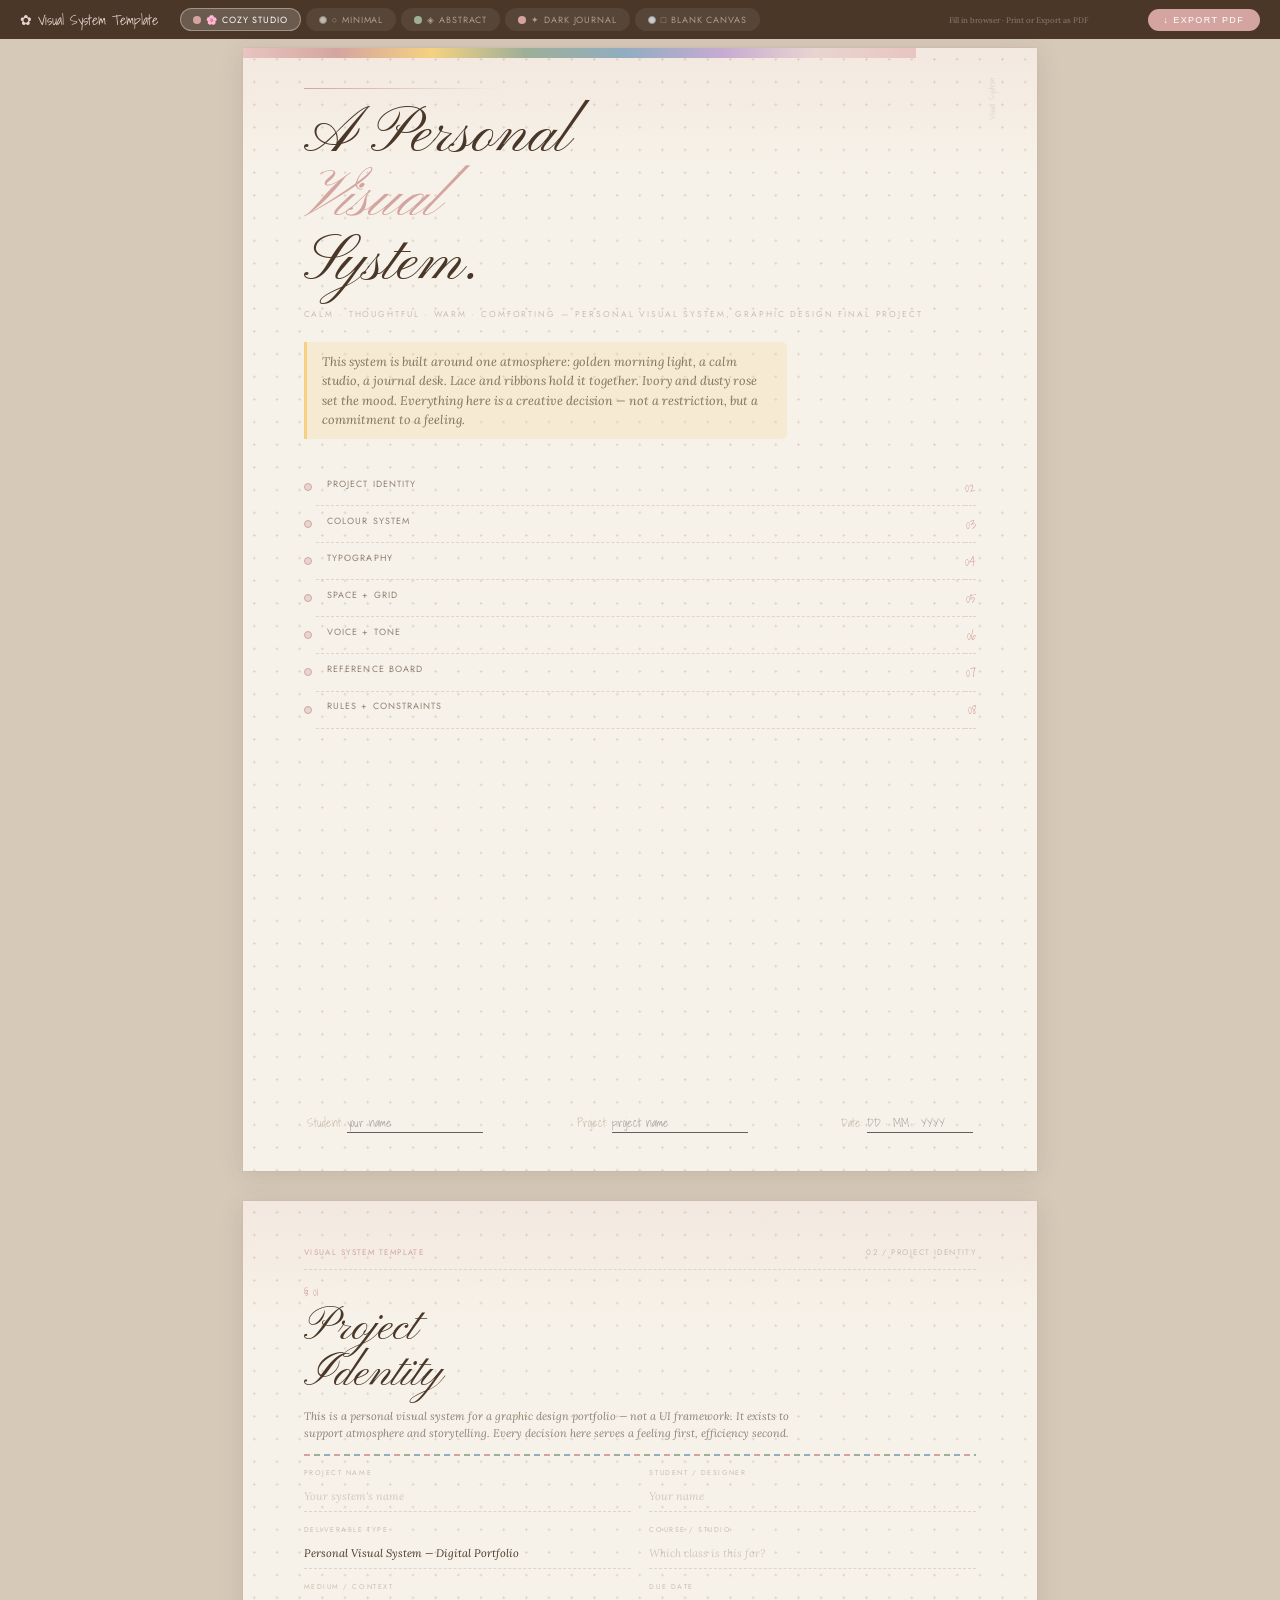
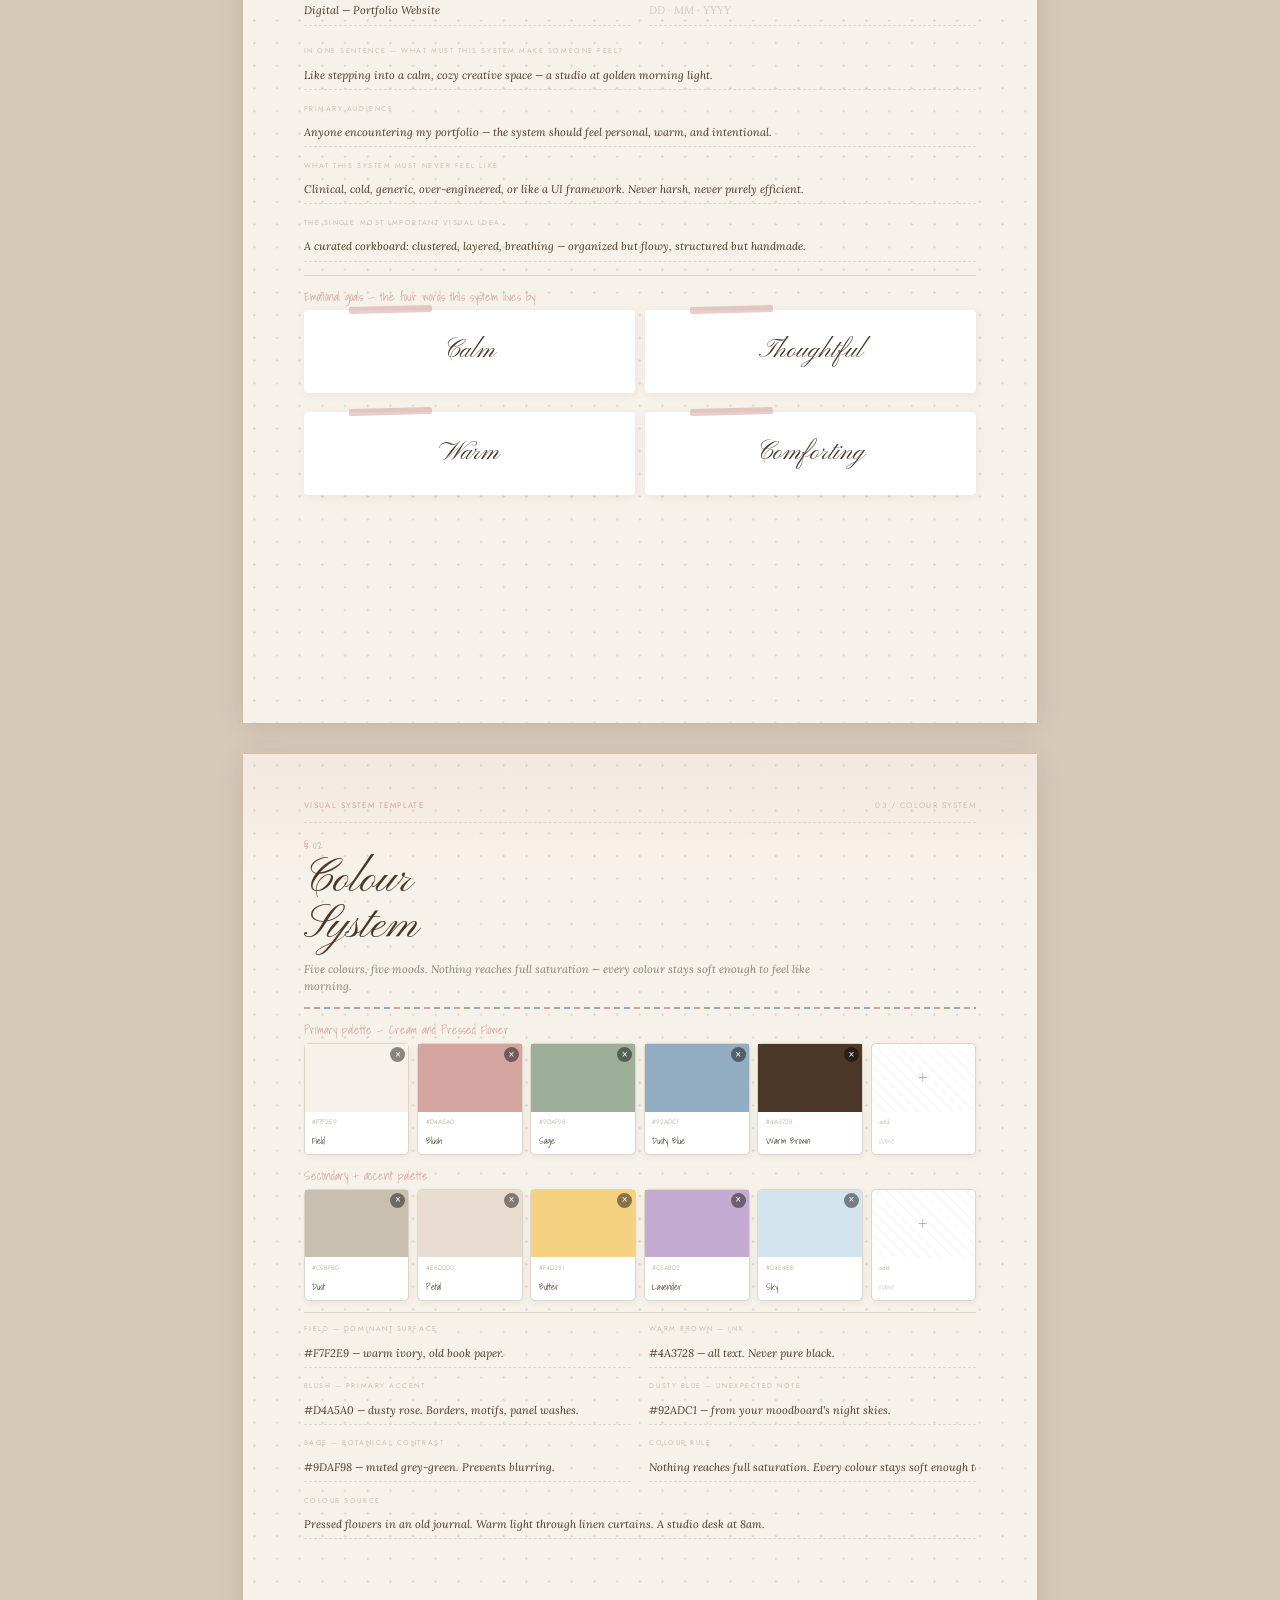
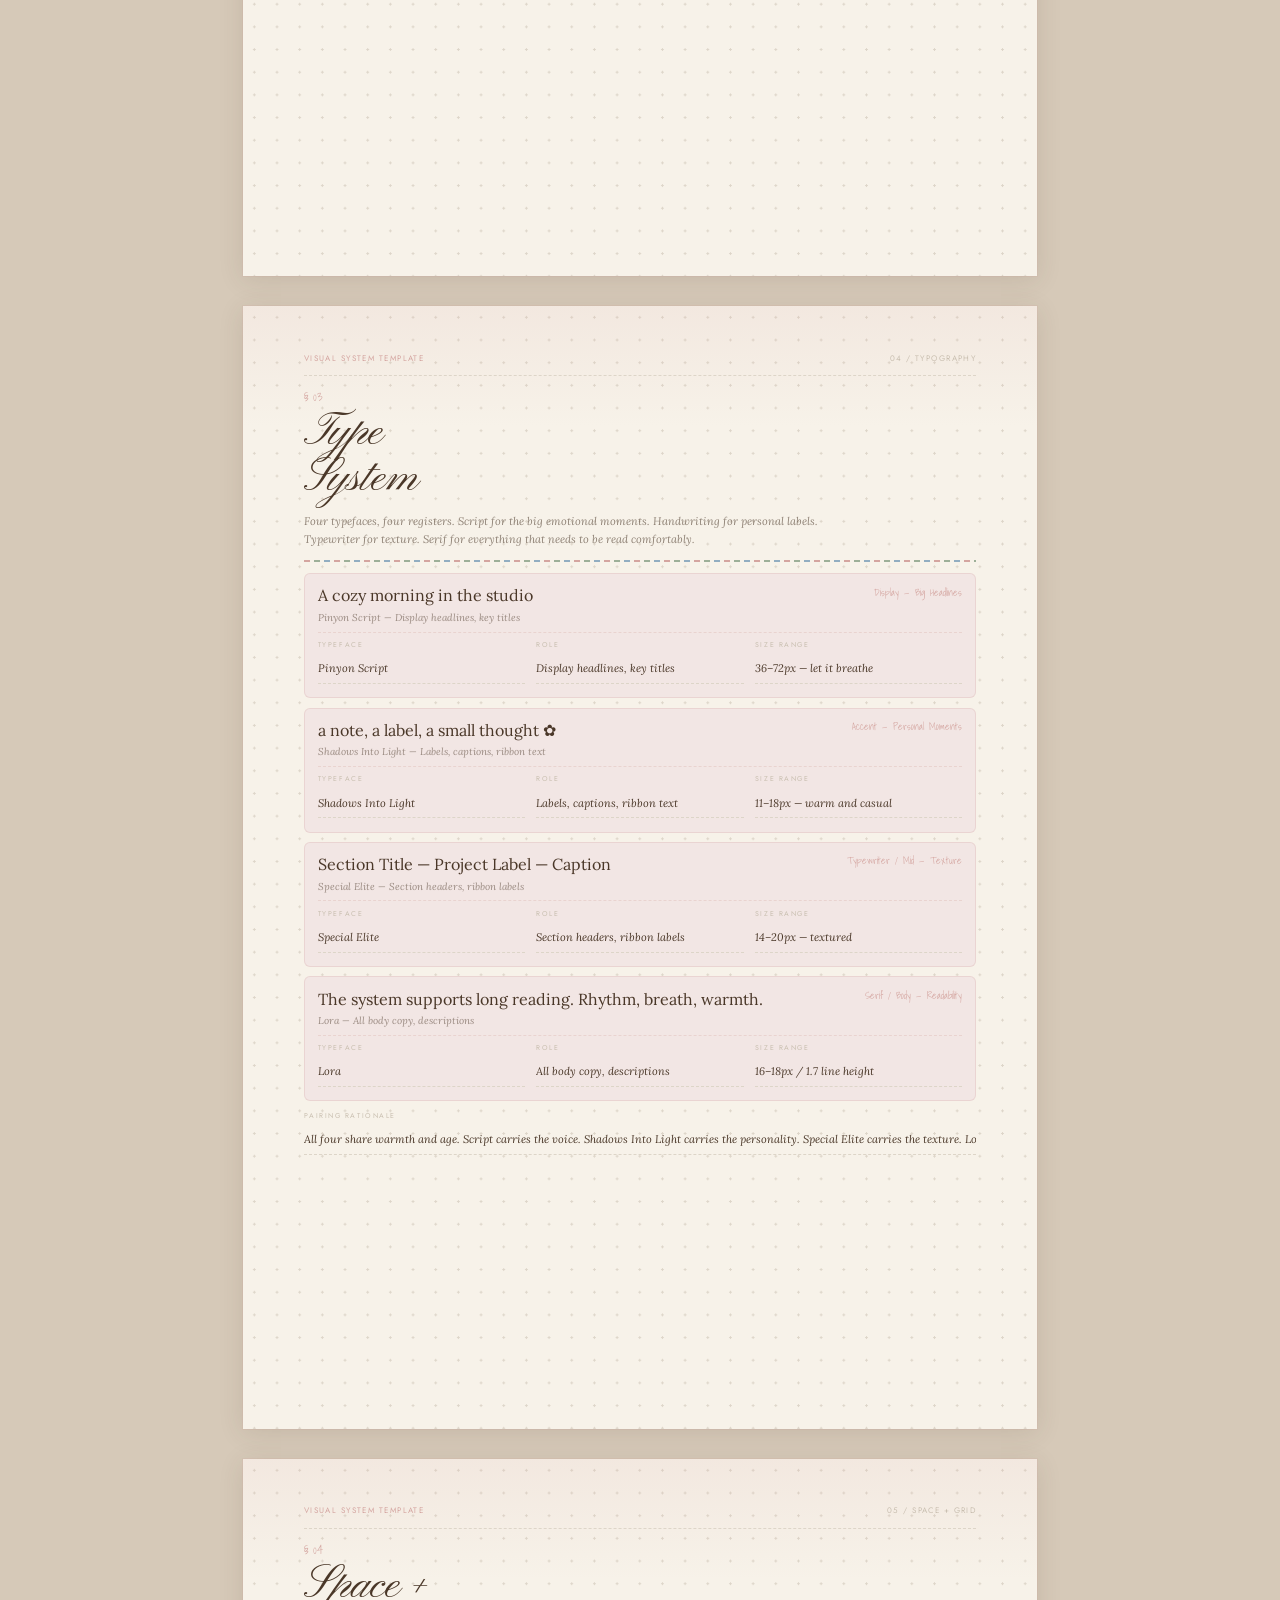
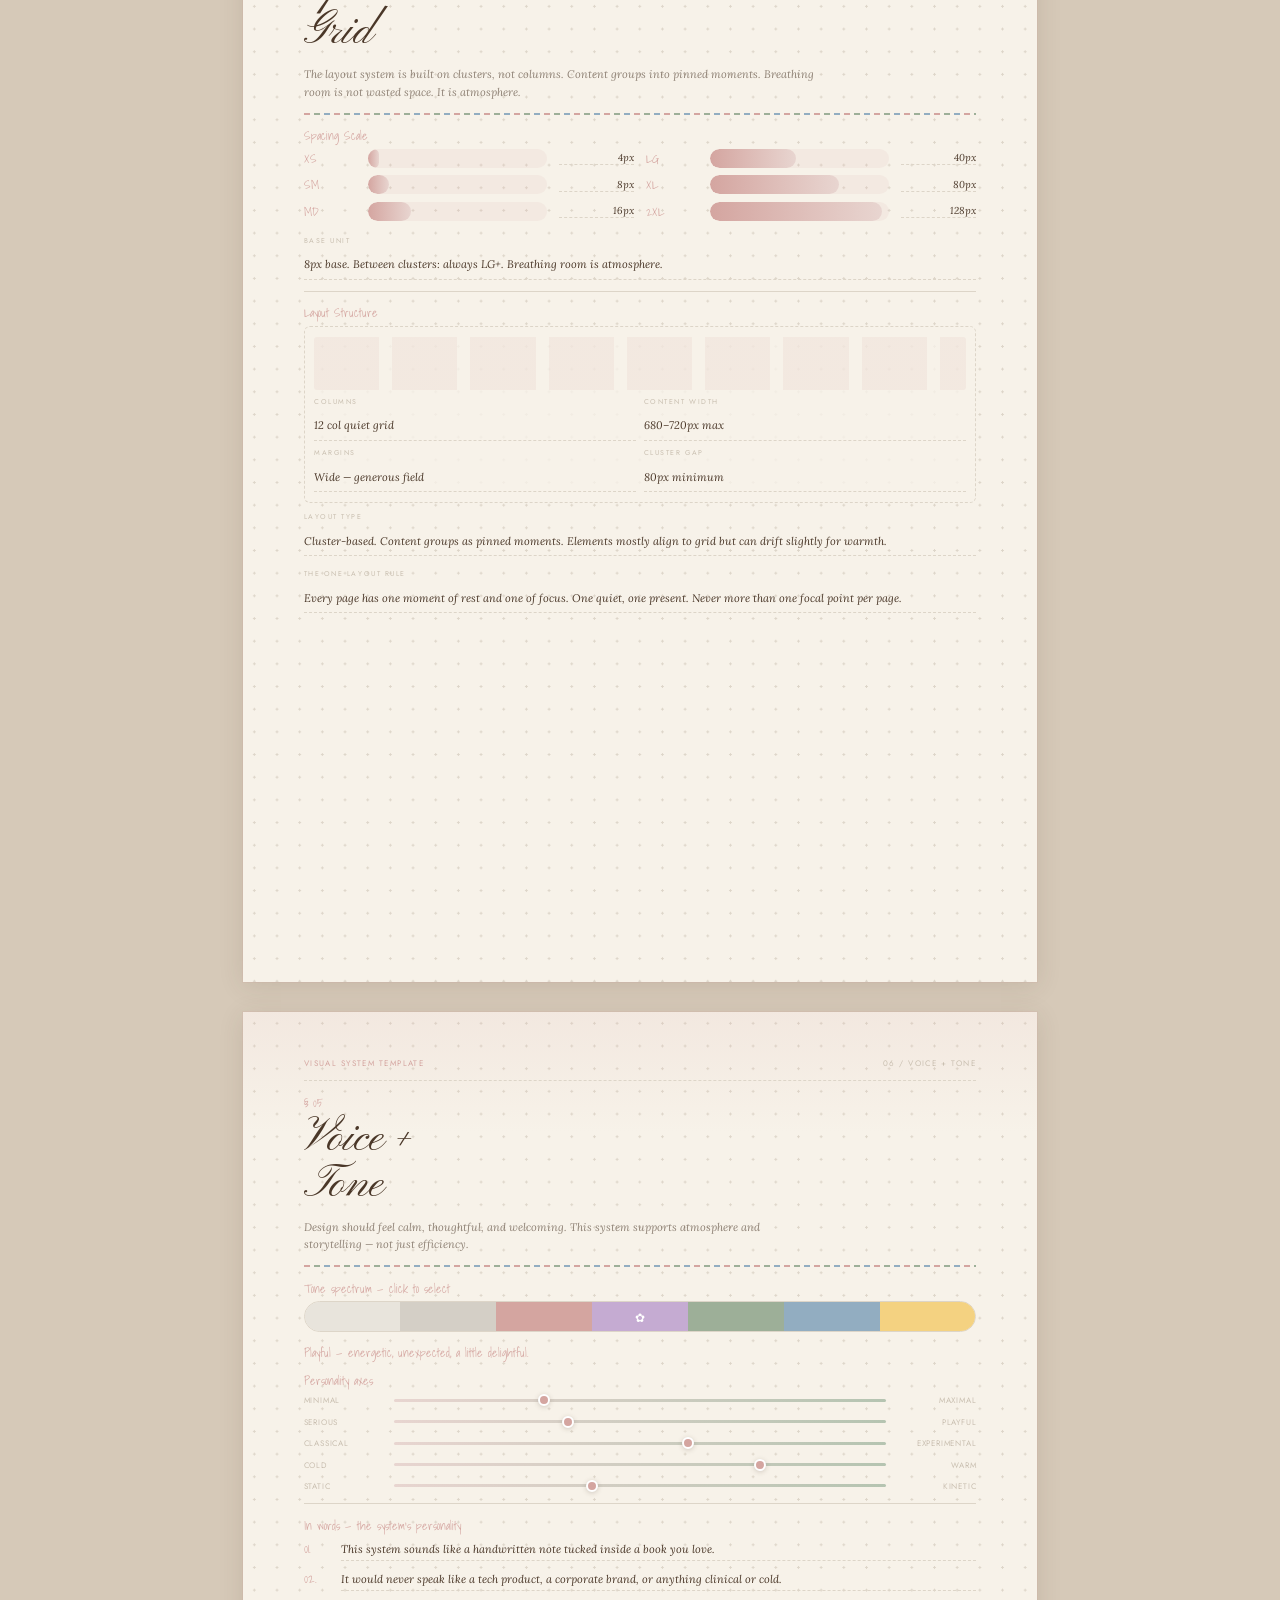
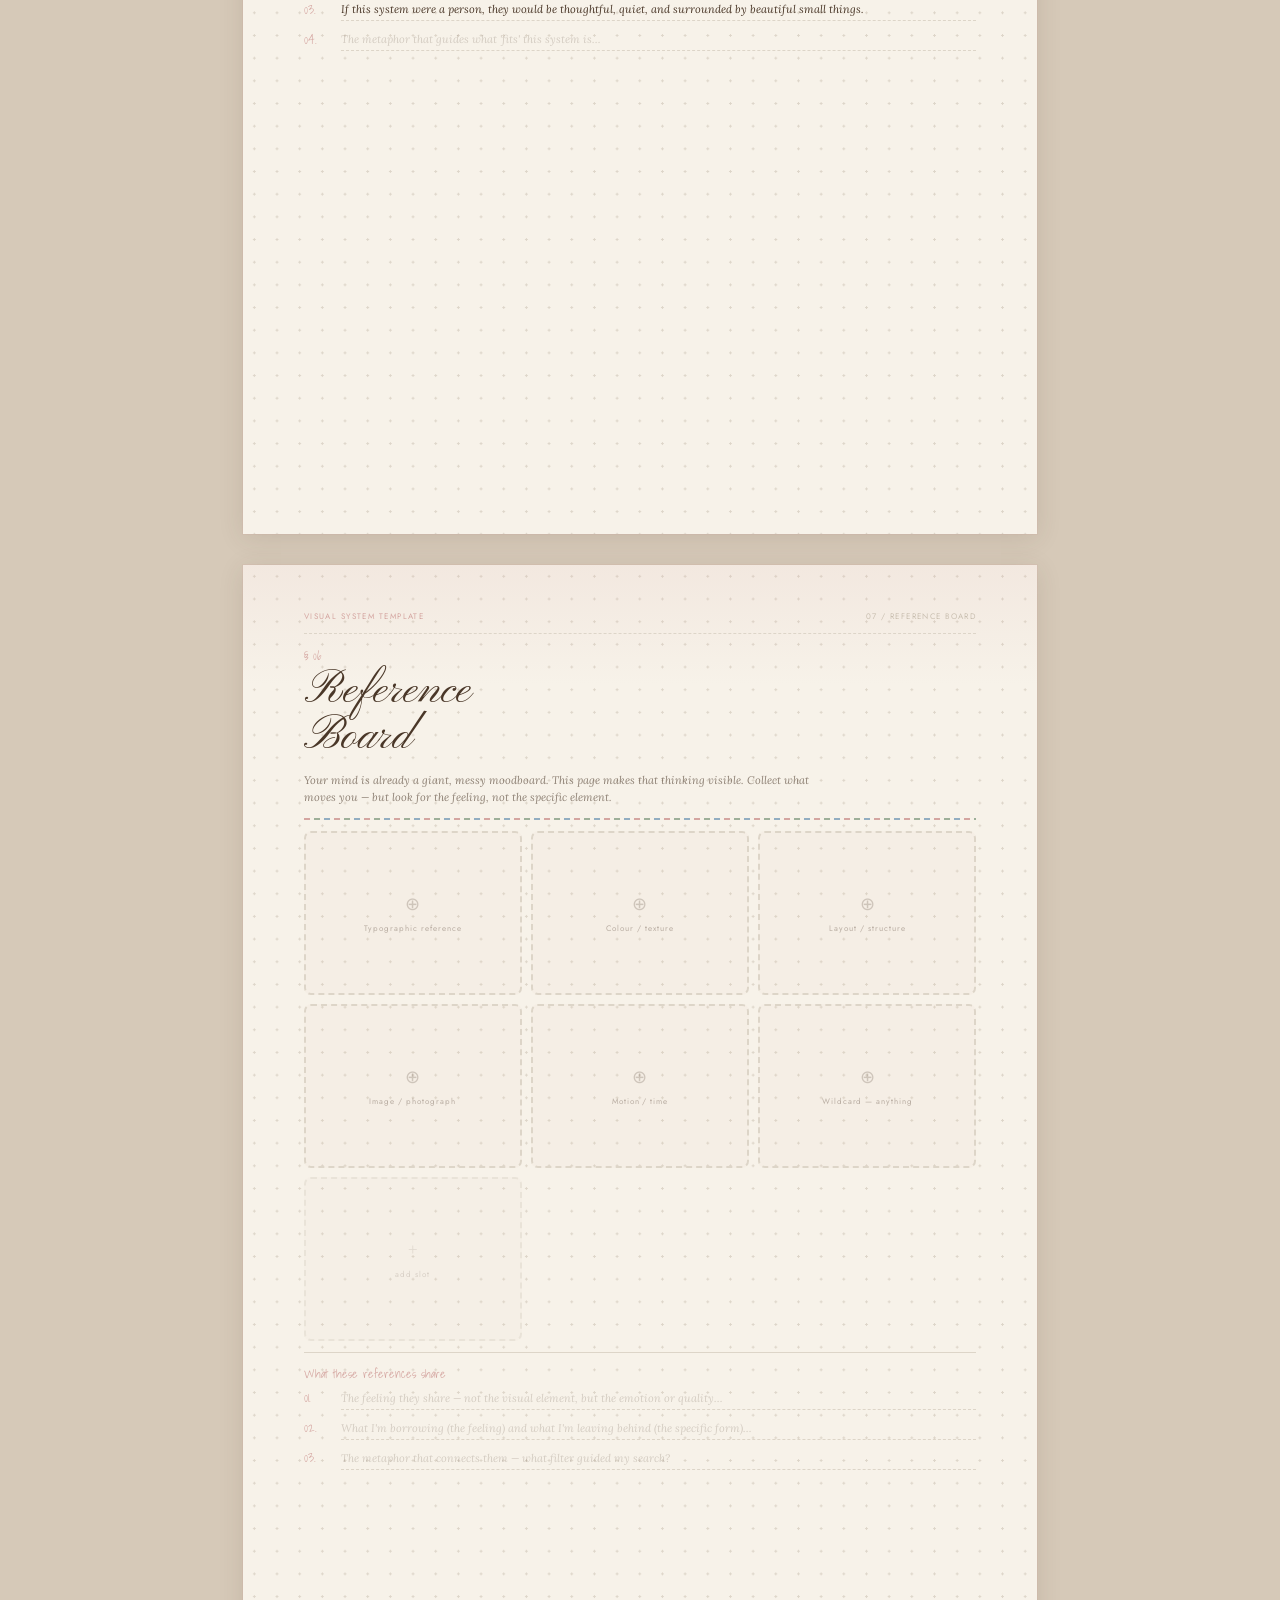
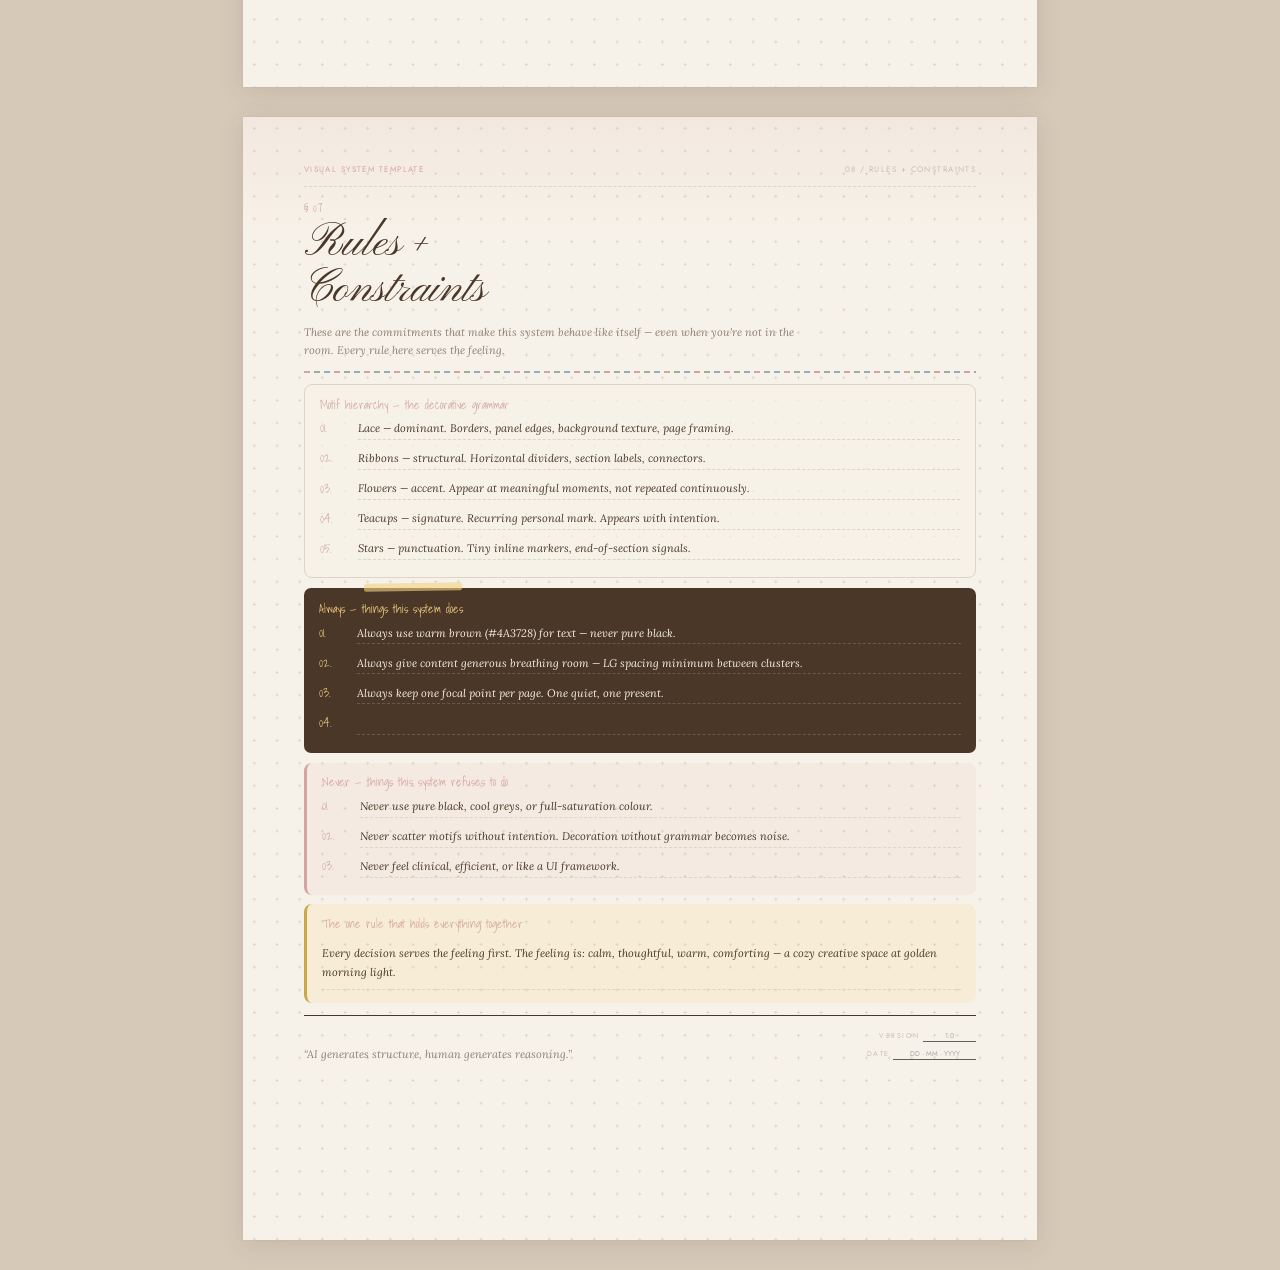
==== commit bc5ece6d: "Add blank theme and fix emotional goal card layout" ====
--- a/Design System/index.html
+++ b/Design System/index.html
@@ -16,6 +16,7 @@
     <button class="theme-btn" data-theme-btn="minimal"><span class="dot dot-minimal"></span>○ Minimal</button>
     <button class="theme-btn" data-theme-btn="abstract"><span class="dot dot-abstract"></span>◈ Abstract</button>
     <button class="theme-btn" data-theme-btn="dark"><span class="dot dot-dark"></span>✦ Dark Journal</button>
+    <button class="theme-btn" data-theme-btn="blank"><span class="dot dot-blank"></span>□ Blank Canvas</button>
   </div>
   <span class="print-note">Fill in browser · Print or Export as PDF</span>
   <span id="saveIndicator" class="save-indicator">✓ saved</span>
--- a/Design System/styles/styles.css
+++ b/Design System/styles/styles.css
@@ -84,9 +84,25 @@
 .gap-2 { gap: 2mm; }
 .gap-3 { gap: 3mm; }
 
-.goal-grid { display: grid; grid-template-columns: repeat(4, 1fr); gap: 3mm; }
-.goal-panel { text-align: center; padding: 4mm; }
-.goal-title { font-size: 28px; margin: 0; }
+.goal-grid { display: grid; grid-template-columns: repeat(2, minmax(0, 1fr)); gap: 2.5mm; }
+.goal-panel {
+  text-align: center;
+  padding: 3.5mm;
+  display: flex;
+  align-items: center;
+  justify-content: center;
+  min-height: 22mm;
+}
+html[data-theme] .goal-title {
+  font-size: clamp(18px, 2vw, 26px);
+  margin: 0;
+  line-height: 1.08;
+  white-space: normal;
+  overflow-wrap: normal;
+  word-break: normal;
+  hyphens: none;
+  text-wrap: balance;
+}
 
 .section-stack { margin-top: 2mm; margin-bottom: 3mm; }
 .grid-fields-two { display: grid; grid-template-columns: 1fr 1fr; gap: 2mm; margin-top: 2mm; }
@@ -145,6 +161,7 @@
 .dot-minimal { background: #C5B8A8; border: 1px solid #888; }
 .dot-abstract { background: #9DAF98; }
 .dot-dark { background: #D4A5A0; }
+.dot-blank { background: #CCCCCC; border: 1px solid #999; }
 
 .visually-hidden { display: none; }
 
@@ -751,3 +768,114 @@
 
 @media screen { [data-theme="dark"] .page { box-shadow:0 8px 40px rgba(0,0,0,0.6), 0 0 0 1px rgba(212,165,160,0.08); } }
 
+
+Copy
+
+ 
+/* ═══════════════════════════════════════════
+   THEME 5: BLANK CANVAS □
+═══════════════════════════════════════════ */
+[data-theme="blank"] {
+  background: #F0F0F0;
+  font-family: 'Inter', 'Helvetica Neue', Arial, sans-serif;
+  color: #1C1C1C;
+}
+[data-theme="blank"] .page {
+  background: #FFFFFF;
+  background-image: none;
+  padding: 14mm 16mm 14mm;
+  color: #1C1C1C;
+}
+[data-theme="blank"] .page::before { display:none; }
+[data-theme="blank"] .page::after  { display:none; }
+ 
+[data-theme="blank"] .print-bar { background:#1C1C1C; }
+[data-theme="blank"] .print-bar-title { color:#FFFFFF; font-family:'Inter','Helvetica Neue',Arial,sans-serif; font-size:11px; letter-spacing:0.08em; font-weight:500; }
+[data-theme="blank"] .print-btn { background:#1C1C1C; color:#FFFFFF; border:1px solid #FFFFFF; border-radius:3px; }
+[data-theme="blank"] .print-note { color:rgba(255,255,255,0.4); }
+[data-theme="blank"] .theme-btn { background:transparent; color:rgba(255,255,255,0.45); font-family:'Inter','Helvetica Neue',Arial,sans-serif; font-size:8.5px; letter-spacing:0.06em; border-radius:3px; }
+[data-theme="blank"] .theme-btn:hover { color:rgba(255,255,255,0.85); background:rgba(255,255,255,0.08); }
+[data-theme="blank"] .theme-btn.active { border-color:rgba(255,255,255,0.5); color:#FFFFFF; }
+ 
+[data-theme="blank"] .page-meta { display:flex; justify-content:space-between; margin-bottom:6mm; font-family:'Inter','Helvetica Neue',Arial,sans-serif; font-size:7.5px; letter-spacing:0.18em; text-transform:uppercase; color:#AAAAAA; border-bottom:1px solid #E8E8E8; padding-bottom:3mm; }
+[data-theme="blank"] .page-meta .project-name { color:#888888; }
+[data-theme="blank"] .page-corner { display:none; }
+ 
+[data-theme="blank"] .section-label { font-family:'Inter','Helvetica Neue',Arial,sans-serif; font-size:7px; letter-spacing:0.28em; text-transform:uppercase; color:#BBBBBB; margin-bottom:1mm; font-weight:500; }
+[data-theme="blank"] .section-title { font-family:'Inter','Helvetica Neue',Arial,sans-serif; font-size:32px; font-weight:300; letter-spacing:-0.02em; line-height:1.1; color:#1C1C1C; margin-bottom:3mm; font-style:normal; }
+[data-theme="blank"] .section-intro { font-family:'Inter','Helvetica Neue',Arial,sans-serif; font-size:10.5px; font-style:normal; font-weight:400; color:#888888; line-height:1.65; margin-bottom:4mm; }
+ 
+[data-theme="blank"] .cover-header { display:none; }
+[data-theme="blank"] .cover-rule { width:100%; height:1px; background:#E0E0E0; margin-bottom:10mm; }
+[data-theme="blank"] .cover-title { font-family:'Inter','Helvetica Neue',Arial,sans-serif; font-size:48px; font-weight:200; letter-spacing:-0.03em; line-height:1.0; color:#1C1C1C; margin-bottom:3mm; font-style:normal; }
+[data-theme="blank"] .cover-title em { font-style:normal; color:#888888; font-weight:200; }
+[data-theme="blank"] .cover-sub { font-family:'Inter','Helvetica Neue',Arial,sans-serif; font-size:8px; letter-spacing:0.2em; text-transform:uppercase; color:#BBBBBB; margin-bottom:10mm; font-weight:400; }
+[data-theme="blank"] .cover-description { font-family:'Inter','Helvetica Neue',Arial,sans-serif; font-size:12px; font-style:normal; font-weight:300; line-height:1.75; color:#666666; border-left:2px solid #E0E0E0; padding:0 0 0 5mm; background:none; border-radius:0; margin-bottom:10mm; }
+[data-theme="blank"] .toc-dot { background:#E0E0E0; border:1px solid #CCCCCC; border-radius:50%; }
+[data-theme="blank"] .toc-entry { font-family:'Inter','Helvetica Neue',Arial,sans-serif; font-size:8.5px; letter-spacing:0.12em; text-transform:uppercase; color:#888888; border-bottom:1px solid #F0F0F0; padding:2.5mm 0 2.5mm 3mm; font-weight:400; }
+[data-theme="blank"] .toc-page  { font-family:'Inter','Helvetica Neue',Arial,sans-serif; font-size:8.5px; color:#BBBBBB; text-align:right; border-bottom:1px solid #F0F0F0; padding:2.5mm 0; font-weight:300; }
+[data-theme="blank"] .cover-footer { position:absolute; bottom:10mm; left:16mm; right:16mm; display:flex; justify-content:space-between; font-family:'Inter','Helvetica Neue',Arial,sans-serif; font-size:7.5px; letter-spacing:0.12em; text-transform:uppercase; color:#CCCCCC; }
+ 
+[data-theme="blank"] .panel { background:#FAFAFA; padding:3mm 4mm; margin-bottom:2.5mm; border:1px solid #EEEEEE; border-radius:3px; box-shadow:none; }
+[data-theme="blank"] .panel::before { display:none; }
+ 
+[data-theme="blank"] .field { font-family:'Inter','Helvetica Neue',Arial,sans-serif; font-size:11px; font-style:normal; font-weight:300; color:#1C1C1C; border-bottom:1px solid #E0E0E0; transition:border-color 0.2s; }
+[data-theme="blank"] .field:focus { border-bottom-color:#1C1C1C; }
+[data-theme="blank"] .field::placeholder { color:#CCCCCC; font-weight:300; }
+[data-theme="blank"] .field-label { font-family:'Inter','Helvetica Neue',Arial,sans-serif; font-size:7px; letter-spacing:0.22em; text-transform:uppercase; color:#BBBBBB; font-weight:500; }
+ 
+[data-theme="blank"] .note-num { font-family:'Inter','Helvetica Neue',Arial,sans-serif; font-size:9px; color:#CCCCCC; font-weight:500; letter-spacing:0.05em; }
+[data-theme="blank"] .note-field { font-family:'Inter','Helvetica Neue',Arial,sans-serif; font-size:11px; font-weight:300; color:#1C1C1C; border-bottom:1px solid #E8E8E8; }
+[data-theme="blank"] .note-field::placeholder { color:#CCCCCC; }
+ 
+[data-theme="blank"] .h-rule { height:1px; background:#EEEEEE; }
+[data-theme="blank"] .h-rule.heavy { height:1px; background:#1C1C1C; border:none; }
+ 
+[data-theme="blank"] .color-swatch { border-radius:3px; border:1px solid #E8E8E8; background:#FAFAFA; box-shadow:none; }
+[data-theme="blank"] .color-swatch:hover { transform:translateY(-2px); box-shadow:0 3px 10px rgba(0,0,0,0.08); }
+[data-theme="blank"] .color-hex { color:#AAAAAA; font-family:'Inter','Helvetica Neue',Arial,sans-serif; }
+[data-theme="blank"] .color-name-input { font-family:'Inter','Helvetica Neue',Arial,sans-serif; font-size:7.5px; color:#666666; }
+ 
+[data-theme="blank"] .type-specimen { background:#FAFAFA; border-radius:3px; padding:3.5mm; margin-bottom:2.5mm; border:1px solid #EEEEEE; box-shadow:none; }
+[data-theme="blank"] .type-specimen::before { display:none !important; }
+[data-theme="blank"] .type-specimen-label { font-family:'Inter','Helvetica Neue',Arial,sans-serif; font-size:7px; letter-spacing:0.18em; text-transform:uppercase; color:#BBBBBB; font-weight:500; }
+[data-theme="blank"] .type-abc { color:#1C1C1C; }
+[data-theme="blank"] .type-sample-text { font-size:10px; color:#AAAAAA; font-style:normal; }
+[data-theme="blank"] .type-fields { border-top:1px solid #EEEEEE; }
+ 
+[data-theme="blank"] .spacing-label { font-family:'Inter','Helvetica Neue',Arial,sans-serif; font-size:8.5px; color:#AAAAAA; font-weight:500; }
+[data-theme="blank"] .spacing-bar-wrap { background:#F5F5F5; border-radius:2px; }
+[data-theme="blank"] .spacing-bar { background:#CCCCCC; border-radius:2px; }
+[data-theme="blank"] .spacing-input { font-family:'Inter','Helvetica Neue',Arial,sans-serif; font-size:9px; color:#666666; border-bottom:1px solid #E0E0E0; }
+ 
+[data-theme="blank"] .grid-diagram { border:1px solid #EEEEEE; border-radius:3px; background:#FAFAFA; }
+[data-theme="blank"] .grid-preview { background:repeating-linear-gradient(90deg,rgba(0,0,0,0.04) 0,rgba(0,0,0,0.04) calc(var(--col-w,12%) - var(--gutter,2%)),transparent calc(var(--col-w,12%) - var(--gutter,2%)),transparent var(--col-w,12%)); }
+ 
+[data-theme="blank"] .ref-slot { border:1px dashed #DDDDDD; border-radius:3px; background:transparent; }
+[data-theme="blank"] .ref-slot:hover { background:#FAFAFA; border-color:#AAAAAA; transform:none; }
+[data-theme="blank"] .ref-slot-icon { opacity:0.2; }
+[data-theme="blank"] .ref-slot-label { font-family:'Inter','Helvetica Neue',Arial,sans-serif; font-size:7.5px; letter-spacing:0.1em; text-transform:uppercase; color:#CCCCCC; }
+[data-theme="blank"] .ref-slot-caption { background:rgba(0,0,0,0.6); color:#FFFFFF; font-family:'Inter','Helvetica Neue',Arial,sans-serif; font-size:7px; }
+ 
+[data-theme="blank"] .tone-band { border-radius:3px; border:1px solid #EEEEEE; }
+[data-theme="blank"] .tone-cell.selected::before { content:'✓'; color:white; font-size:11px; font-family:'Inter',sans-serif; }
+[data-theme="blank"] .tone-label-text { font-family:'Inter','Helvetica Neue',Arial,sans-serif; font-size:10px; color:#888888; }
+[data-theme="blank"] .voice-pole { font-family:'Inter','Helvetica Neue',Arial,sans-serif; font-size:7.5px; letter-spacing:0.1em; text-transform:uppercase; color:#BBBBBB; font-weight:400; }
+[data-theme="blank"] .voice-slider { background:#E0E0E0; border-radius:2px; }
+[data-theme="blank"] .voice-slider::-webkit-slider-thumb { background:#1C1C1C; border:2px solid #FFFFFF; box-shadow:0 1px 4px rgba(0,0,0,0.15); border-radius:50%; }
+[data-theme="blank"] .voice-slider::-moz-range-thumb { background:#1C1C1C; border:2px solid #FFFFFF; border-radius:50%; }
+ 
+[data-theme="blank"] .dark-panel { background:#1C1C1C; color:#FFFFFF; border-radius:3px; padding:3mm 4mm; border:none; }
+[data-theme="blank"] .dark-panel::before { display:none; }
+[data-theme="blank"] .dark-panel .section-label { color:rgba(255,255,255,0.4); }
+[data-theme="blank"] .dark-panel .note-num { color:rgba(255,255,255,0.3); }
+[data-theme="blank"] .dark-panel .field { color:#FFFFFF; border-bottom-color:rgba(255,255,255,0.15); }
+[data-theme="blank"] .dark-panel .field::placeholder { color:rgba(255,255,255,0.25); }
+[data-theme="blank"] .dark-panel .note-field { color:#FFFFFF; border-bottom-color:rgba(255,255,255,0.15); }
+[data-theme="blank"] .dark-panel .note-field::placeholder { color:rgba(255,255,255,0.25); }
+ 
+[data-theme="blank"] .motif-panel { background:#FAFAFA; border:1px solid #EEEEEE; border-radius:3px; padding:2.5mm 4mm; }
+[data-theme="blank"] .never-panel { background:#FAFAFA; border-left:2px solid #DDDDDD; border-radius:0 3px 3px 0; padding:2.5mm 4mm; }
+[data-theme="blank"] .core-rule-panel { background:#F5F5F5; border-left:2px solid #1C1C1C; border-radius:0 3px 3px 0; padding:2.5mm 4mm; }
+ 
+@media screen { [data-theme="blank"] .page { box-shadow:0 2px 20px rgba(0,0,0,0.08), 0 0 0 1px rgba(0,0,0,0.06); margin-bottom:8mm; } }
